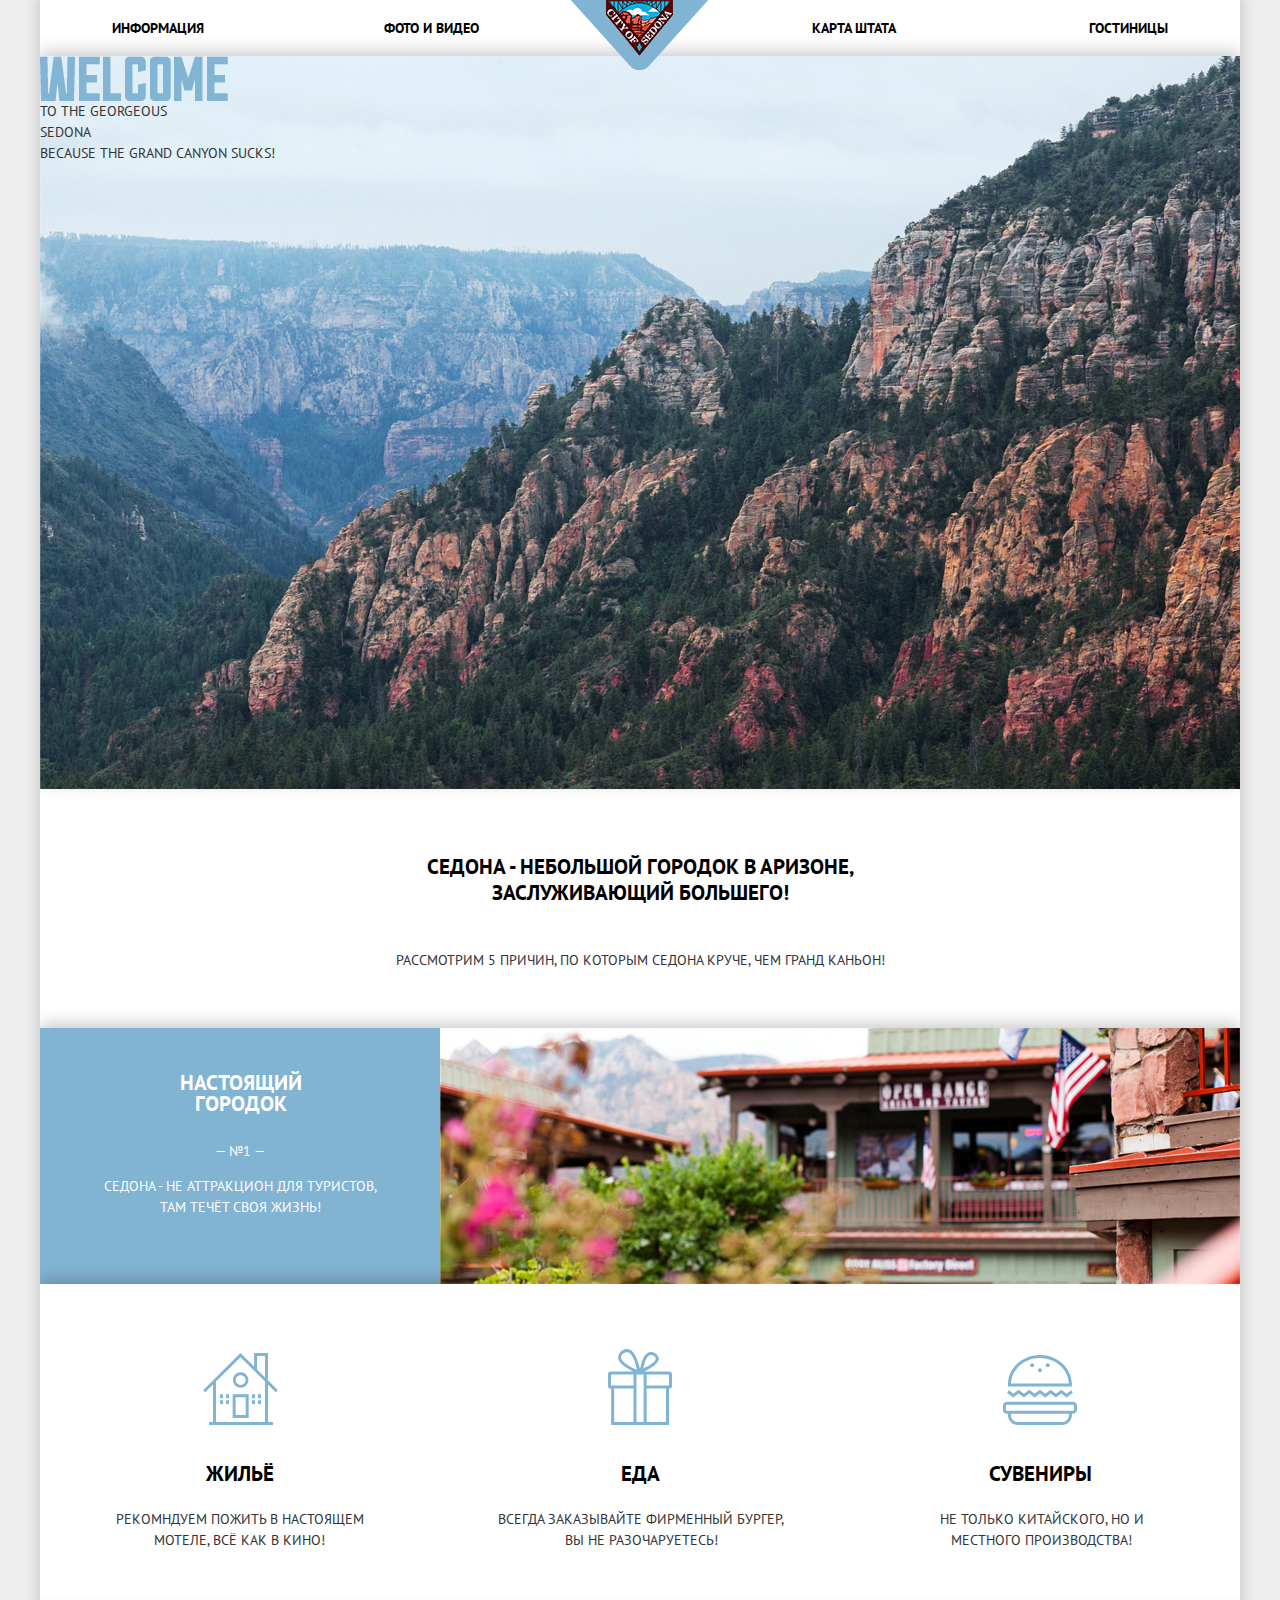
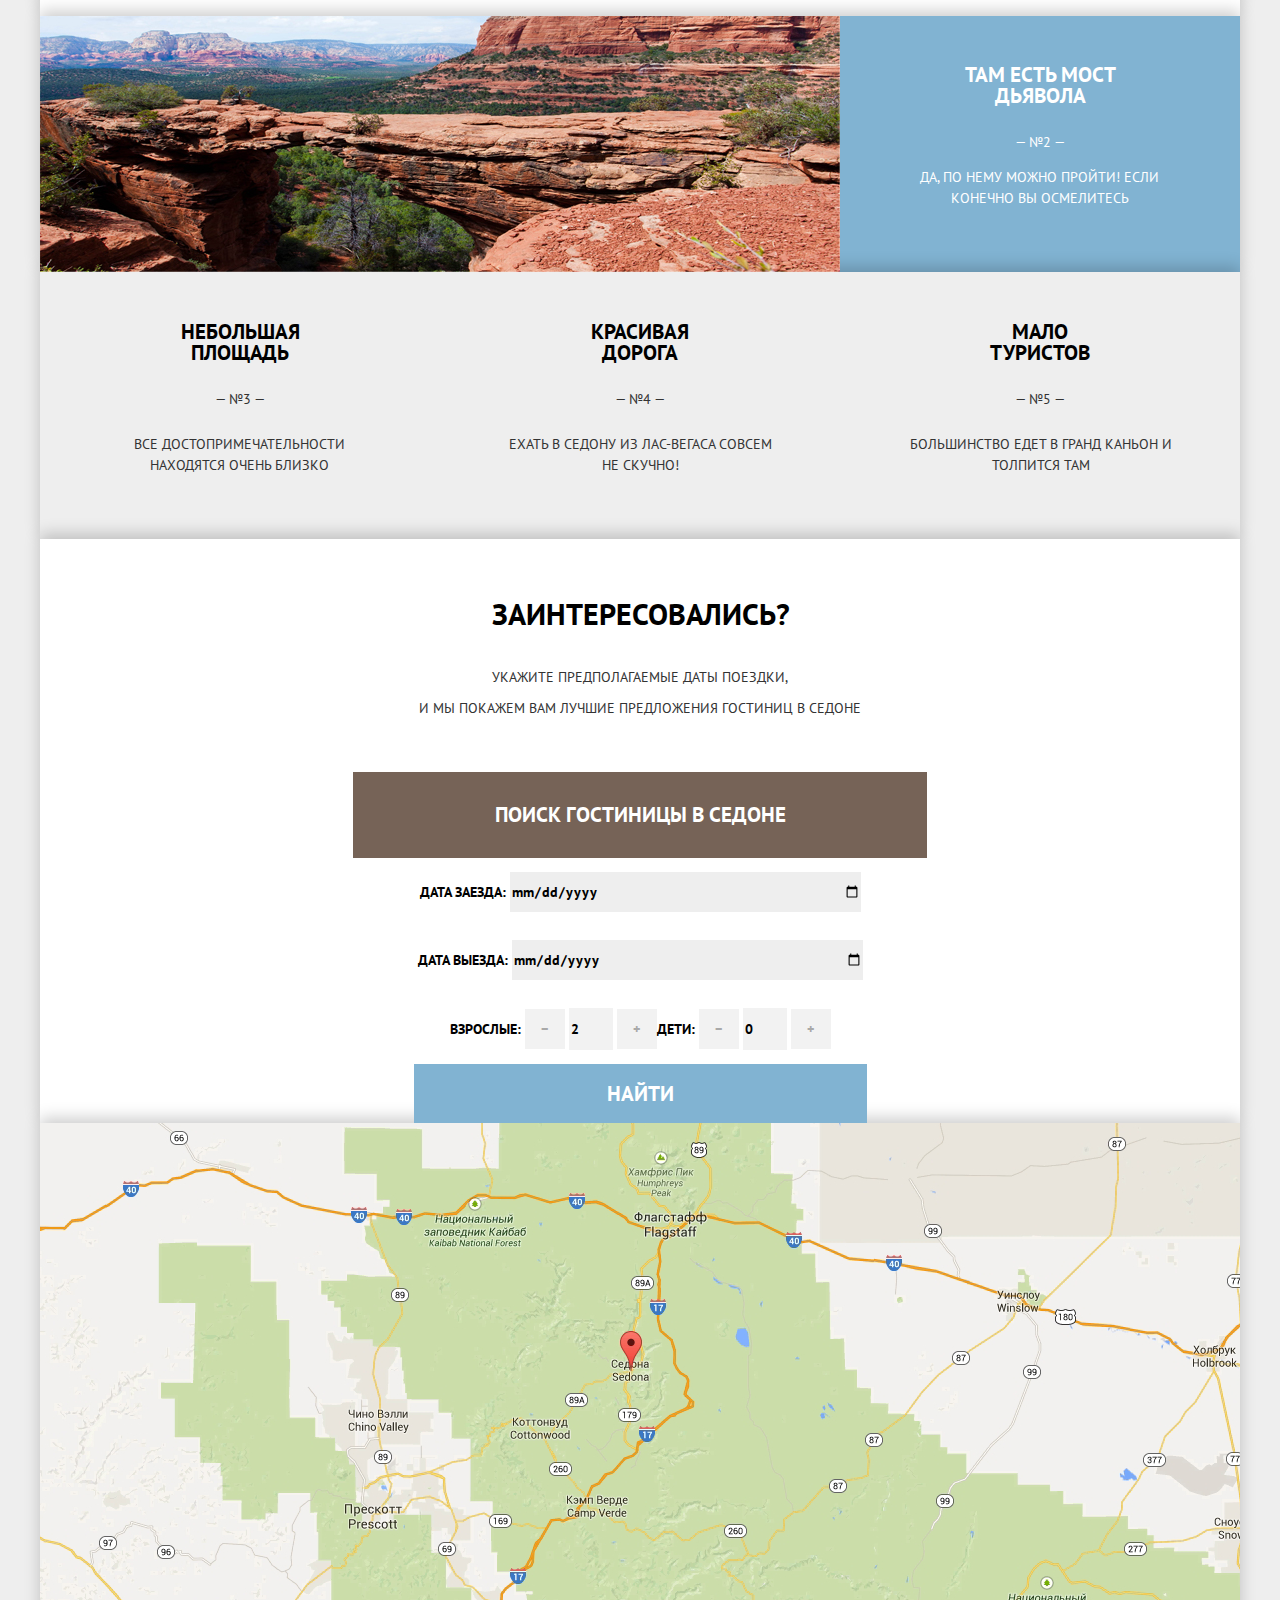
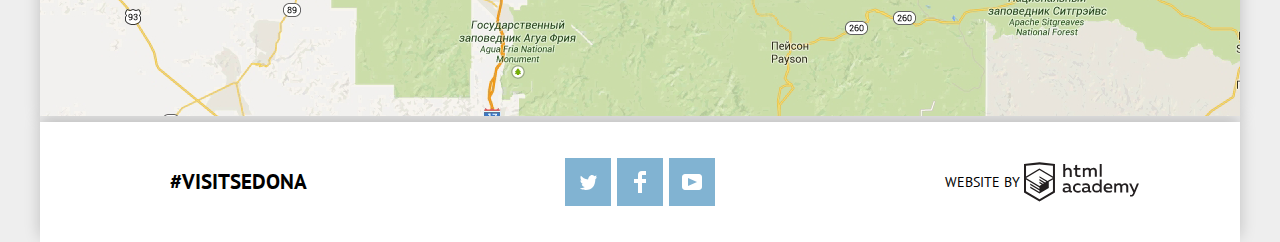
==== index.html @ 878a7d45 "Декор 5" ====
<!DOCTYPE html>
<html lang="ru">
	<head>
		<title>HTML Academy: Седона</title>
		<meta charset="utf-8">
		<link href="https://fonts.googleapis.com/css?family=PT+Sans:400,700&amp;subset=cyrillic" rel="stylesheet">
		<link rel="stylesheet" type="text/css" href="css/style.css">
	</head>
	<body>
		<header class="header_elements">
			<a href="index.html" class="sedona_logo">На главную</a>
			<nav class="main_menu container">
				<ul class="main_navigation">
					<li class="menu_element"><a href="#">Информация</a></li>
					<li class="menu_element"><a href="#">Фото и видео</a></li>
					<li class="menu_element right_element"><a href="#">Карта штата</a></li>
					<li class="menu_element right_element"><a href="inner.html">Гостиницы</a></li>
				</ul>
			</nav>
			<div class="main_poster container">
				<div class="welcome"></div>
				<div>to the georgeous</div>
				<div>SEDONA</div>
				<div class="sedona_slogan">Because the grand canyon sucks!</div>
			</div>
		</header>
		<main>
			<div class="sedona_definition container">
				<h2 class="definition">Седона - небольшой городок в Аризоне, заслуживающий большего!</h2>
				<p class="reasons">Рассмотрим 5 причин, по которым Седона круче, чем Гранд Каньон!</p>
			</div>
			<section class="sedona_about  container">
				<div class="about_content_wrapper">
					<h2 class="img_header">Настоящий городок</h2>
					<span class="about_content_number">&mdash; №1 &mdash;</span>
					<p class="img_text">Седона - не аттракцион для туристов, там течёт своя жизнь!</p>
				</div>
				<img src="img/index_main_1.jpg" width="800" height="256" alt="Фото города Седона">
			</section>
			<section class="benefits_size container">
				<ul class="benefits_list">
					<li class="about_element">
						<svg xmlns="http://www.w3.org/2000/svg" width="75" height="72" viewBox="0 0 75 72"><g fill="#81B3D2"><path d="M29.656 65.033h16V41.21h-16v23.823zm2.937-20.899h10.125V62.11H32.593V44.134z"/><path d="M72.771 39.253l2.076-2.068-9.908-9.865V0H51.127v13.567L37.5 0 .152 37.185l2.077 2.068 7.832-7.795v37.618H6.124V72h63.875v-2.924H64.94V31.458l7.831 7.795zM62.002 69.076H12.999V28.534L37.5 4.149l24.502 24.385v40.542zm0-44.682l-7.938-7.902V2.924h7.938v21.47z"/><path d="M29.906 27.08c0 4.261 3.47 7.713 7.75 7.713 4.279 0 7.75-3.452 7.75-7.713 0-4.259-3.471-7.713-7.75-7.713-4.281 0-7.75 3.454-7.75 7.713zm7.75-4.945c2.744 0 4.969 2.214 4.969 4.945 0 2.732-2.225 4.948-4.969 4.948-2.746 0-4.97-2.216-4.97-4.948 0-2.731 2.225-4.945 4.97-4.945zM17.061 41.21h3v3.919h-3zM22.999 41.21h3v3.919h-3zM17.061 47.182h3v3.919h-3zM22.999 47.182h3v3.919h-3zM48.998 41.21h3v3.919h-3zM54.936 41.21h3v3.919h-3zM48.998 47.182h3v3.919h-3zM54.936 47.182h3v3.919h-3z"/></g></svg>
						<h2 class="house_icon_header">Жильё</h2>
						<p class="house_icon_about">Рекомндуем пожить в настоящем мотеле, всё как в кино!</p>
					</li>
					<li class="about_element">
						<svg xmlns="http://www.w3.org/2000/svg" width="64" height="76" viewBox="0 0 64 76"><path fill-rule="evenodd" clip-rule="evenodd" fill="#81B3D2" d="M61.097 22.501H36.312C50.125 15.602 51.229 11.25 50.72 8.816c-1.162-3.963-5.692-7.023-10.002-5.407-5.569 2.089-7.137 10.388-8.644 16.387-1.924-6.07-3.784-13.814-8.136-17.737C22.677.921 20.843-.205 18.175.031c-4.026.356-9.802 5.382-7.458 10.981 2.251 5.378 9.687 8.777 14.578 11.489H2.879A2.882 2.882 0 0 0 0 25.37v11.322a2.882 2.882 0 0 0 2.879 2.869h.274V76h57.841V39.561h.103a2.882 2.882 0 0 0 2.88-2.869V25.37a2.882 2.882 0 0 0-2.88-2.869zM42.413 5.944c2.103-.31 4.982 1.299 5.255 3.209.393 2.756-3.4 5.255-5.086 6.421-2.523 1.744-4.928 2.643-7.287 4.055.884-3.69 2.549-13.011 7.118-13.685zm-22.882 9.968c-2.225-1.485-6.544-4.431-6.44-7.771.112-3.595 5.743-6.57 8.814-3.886 3.856 3.371 5.713 11.105 7.119 16.557-3.249-1.539-6.328-2.788-9.493-4.9zm5.972 57.114H6.136V39.561h19.368v33.465zm0-36.502H3.046V25.538h22.457v10.986zm10.157 0v36.503h-7.174V25.538h7.174v10.986zm22.351 36.502H38.644V39.561h19.367v33.465zm2.92-36.502H38.644V25.538h22.287v10.986z"/></svg>
						<h2 class="food_icon_header">Еда</h2>
						<p class="food_icon_about">Всегда заказывайте фирменный бургер, вы не разочаруетесь!</p>
					</li>
					<li class="about_element">
						<svg xmlns="http://www.w3.org/2000/svg" width="74" height="70" viewBox="0 0 74 70"><g fill="#81B3D2"><path d="M69.854 46.71H4.051c-2.274 0-4.135 1.94-4.135 4.313v3.504c0 2.372 1.861 4.313 4.135 4.313h.93v1.053c0 5.536 4.341 10.065 9.648 10.065h44.646c5.306 0 9.648-4.529 9.648-10.065V58.84h.93c2.274 0 4.135-1.941 4.135-4.313v-3.504c0-2.373-1.86-4.313-4.134-4.313zm-3.848 13.184c0 3.871-3.019 7.021-6.73 7.021H14.629c-3.711 0-6.731-3.15-6.731-7.021v-1.053h58.107v1.053zm5.065-5.367c0 .688-.558 1.271-1.218 1.271H4.051c-.66 0-1.217-.582-1.217-1.271v-3.504c0-.688.558-1.271 1.217-1.271h65.802c.66 0 1.218.582 1.218 1.271v3.504zM15.634 38.406l5.323 4.059 5.326-4.059 5.328 4.059 5.328-4.059 5.328 4.059 5.329-4.059 5.327 4.059 5.33-4.06 5.336 4.059 6.194-4.712-1.72-2.459-4.474 3.403-5.336-4.057-5.33 4.056-5.327-4.057-5.329 4.057-5.328-4.057-5.328 4.057-5.328-4.057-5.325 4.057-5.323-4.057-5.327 4.057-4.467-3.401-1.721 2.457 6.188 4.714zM7.978 31.544H68.855c.041-.619.069-1.241.069-1.87 0-.394-.016-.783-.032-1.173C68.227 12.657 54.186 0 36.952 0 19.719 0 5.677 12.657 5.013 28.501c-.017.39-.032.78-.032 1.173 0 .629.028 1.251.07 1.87h2.927zM36.952 3.043c15.591 0 28.35 11.316 29.021 25.458H7.931c.673-14.142 13.43-25.458 29.021-25.458z"/><ellipse cx="36.952" cy="15.26" rx="1.945" ry="2.03"/><ellipse cx="29.172" cy="10.23" rx="1.946" ry="2.03"/><ellipse cx="44.732" cy="10.23" rx="1.946" ry="2.03"/></g></svg>
						<h2 class="souvenir_icon_header">Сувениры</h2>
						<p class="souvenir_icon_about">Не только китайского, но и местного производства!</p>
					</li>
				</ul>
			</section>
			<section class="sedona_about container">
				<img src="img/index_main_2.jpg" width="800" height="256" alt="Вид на каньон Седоны">
				<div class="about_content_wrapper">
				    <h2 class="devil_bridge_header">Там есть мост Дьявола</h2>
				    <span class="about_content_number">&mdash; №2 &mdash;</span>
				    <p class="devil_bridge_text">Да, по нему можно пройти! Если конечно вы осмелитесь</p>
			    </div>
			</section>
			<section class="benefits2_size container">
				<ul class="benefits2_list spec_back">
					<li class="about_element">
						<h2 class="small_square_header">Небольшая площадь</h2>
						<span class="small_square_number">&mdash; №3 &mdash;</span>
						<p class="small_square_about">Все достопримечательности находятся очень близко</p>
					</li>
					<li class="about_element">
						<h2 class="good_road_header">Красивая дорога</h2>
						<span class="good_road_number">&mdash; №4 &mdash;</span>
						<p class="good_road_about">Ехать в Седону из Лас-Вегаса совсем не скучно!</p>
					</li>
					<li class="about_element">
						<h2 class="tourists_header">Мало туристов</h2>
						<span class="tourists_number">&mdash; №5 &mdash;</span>
						<p class="tourists_about">Большинство едет в Гранд Каньон и толпится там</p>
					</li>
				</ul>
			</section>
			<section class="reservation container">
				<h2 class="interest">Заинтересовались?</h2>
				<div class="reservation_text_wrapper">
					<p class="reservation_text1">Укажите предполагаемые даты поездки,</p>
					<p class="reservation_text2">и мы покажем вам лучшие предложения гостиниц в Седоне</p>
				</div>
				<button class="hotel_button" type="button">Поиск гостиницы в Седоне</button>
				<form action="#" method="post" class="reservation_buttons date_popup visualy_hidden popup_margin">
					<p>
						<label for="arr">Дата заезда: </label>
						<input type="date" name="arrival" id="arr" class="res_button">
					</p>
					<p>
						<label for="dep">Дата выезда: </label>
						<input type="date" name="departure" id="dep" class="res_button">
					</p>
					<div class="counters_wrapper">
					    <p>
							<label for="p_counter">Взрослые: </label>
							<button class="button_minus" type="button">&minus;</button>
							<input type="text" name="counter" value="2" id="p_counter" class="number_button">
							<button class="button_plus" type="button">&#43;</button>
						</p>
						<p>
							<label for="c_counter">Дети: </label>
							<button class="button_minus" type="button">&minus;</button>
							<input type="text" name="counter" value="0" id="c_counter" class="number_button">
							<button class="button_plus" type="button">&#43;</button>
						</p>
					</div>
					<button class="search_button" type="submit">Найти</button>
				</form>
			</section>
			<section class="map container">
				<img src="img/index_map.png" width="1200" height="593" alt="Местоположение Седоны на карте">
			</section>
		</main>
		<footer class="socials container">
			<p class="footer_hashtag footer_element"><a href="#">#VISITSEDONA</a></p>
			<ul class="social_network footer_element">
				<li><a href="#" class="social_button"><span class="visually_hidden">Twitter</span><svg xmlns="http://www.w3.org/2000/svg" xmlns:xlink="http://www.w3.org/1999/xlink" width="17" height="15" viewBox="0 0 17 15"><path fill="#FFF" d="M10.95.144c1.685-.496 2.984.27 3.577 1.179.673-.231 1.331-.481 2.011-.708a2.345 2.345 0 0 1-.857 1.768c.685.17 1.304-.491 1.304-.491-.169 1-1.006 1.788-1.563 2.024-.231 6.75-3.175 11.217-10.077 11.082h-.446c-.41 0-4.164-.46-4.898-1.887 2.271.196 3.893-.422 4.693-1.177-.96-.3-2.679-.477-2.979-2.95.349.106.564.228 1.19.119C1.705 8.247.374 7.53.448 5.33c.285.328 1.067.536 1.34.472C1.085 5.561-.182 2.442.894.85c1.818 1.854 3.735 3.606 7.152 3.773C8.254 2.33 9.183.793 10.95.144z"/></svg></a></li>
				<li><a href="#" class="social_button"><span class="visually_hidden">Facebook</span><svg xmlns="http://www.w3.org/2000/svg" width="12" height="22" viewBox="0 0 12 22"><path fill="#FFF" d="M12 4V0H8a4 4 0 0 0-4 4v4H0v4h4v10h4V12h4V8H8V4h4z"/></svg></a></li>
				<li><a href="#" class="social_button"><span class="visually_hidden">YouTube</span><svg xmlns="http://www.w3.org/2000/svg" xmlns:xlink="http://www.w3.org/1999/xlink" width="20" height="16" viewBox="0 0 20 16"><path fill="#FFF" d="M17 0H3C1.35 0 0 1.35 0 3v10c0 1.65 1.35 3 3 3h14c1.65 0 3-1.35 3-3V3c0-1.65-1.35-3-3-3zM6.027 11.998V4.002L15.014 8l-8.987 3.998z"/></svg></a></li>
			</ul>
			<p class="footer_text footer_element"><a href="https://htmlacademy.ru/intensive/htmlcss" class="academy_symb">WEBSITE BY <svg id="Layer_1" data-name="Layer 1" xmlns="http://www.w3.org/2000/svg" width="115" height="48" viewBox="0 0 108.08 36.85"><title>logo-htmlacademy-small1</title><path d="M44.61,26.88a2,2,0,0,0,.55-0.1v1.33a3.25,3.25,0,0,1-1.18.21,1.67,1.67,0,0,1-1.67-1,4.84,4.84,0,0,1-3.14,1.08c-1.51,0-2.91-.83-2.91-2.55,0-2.13,2-2.79,3.71-2.79a11.08,11.08,0,0,1,2.17.25v-0.3c0-1-.76-1.77-2.19-1.77a7.42,7.42,0,0,0-3,.64v-1.7a10.21,10.21,0,0,1,3.19-.55c2.36,0,3.81,1.12,3.81,3.65v3a0.54,0.54,0,0,0,.49.59h0.17Zm-6.44-1.13A1.35,1.35,0,0,0,39.63,27h0.11a3.39,3.39,0,0,0,2.41-1V24.58a9.72,9.72,0,0,0-1.81-.21c-1,0-2.16.33-2.16,1.38h0Zm12.36-6.11a5,5,0,0,1,2.57.64V22a4.08,4.08,0,0,0-2.3-.7,2.75,2.75,0,1,0,0,5.49,5,5,0,0,0,2.43-.64v1.71a6.27,6.27,0,0,1-2.76.57A4.21,4.21,0,0,1,46,24.51q0-.21,0-0.41a4.32,4.32,0,0,1,4.18-4.46h0.38Zm12.17,7.24a2,2,0,0,0,.55-0.1v1.33a3.25,3.25,0,0,1-1.18.21,1.67,1.67,0,0,1-1.67-1,4.84,4.84,0,0,1-3.14,1.08c-1.51,0-2.91-.83-2.91-2.55,0-2.13,2-2.79,3.71-2.79a11.08,11.08,0,0,1,2.17.25v-0.3c0-1-.76-1.77-2.19-1.77a7.42,7.42,0,0,0-3,.64v-1.7a10.21,10.21,0,0,1,3.19-.55c2.36,0,3.81,1.12,3.81,3.65v3a0.54,0.54,0,0,0,.49.59h0.17Zm-6.44-1.13A1.35,1.35,0,0,0,57.73,27h0.11a3.39,3.39,0,0,0,2.41-1V24.58a9.72,9.72,0,0,0-1.81-.21c-1.06,0-2.16.33-2.16,1.38h0ZM73,16V28.2H71.35V26.88a3.88,3.88,0,0,1-3.19,1.54,4.4,4.4,0,0,1,0-8.78,3.81,3.81,0,0,1,3,1.3V16H73Zm-4.53,5.22a2.76,2.76,0,1,0,0,5.52A2.86,2.86,0,0,0,71.15,25V23A2.91,2.91,0,0,0,68.49,21.27ZM79,19.64c3.31,0,4.46,2.68,3.92,5.09H76.7c0.21,1.5,1.67,2.11,3.19,2.11a6.11,6.11,0,0,0,2.64-.59v1.6a7.14,7.14,0,0,1-3,.57C77,28.42,74.78,27,74.78,24a4.18,4.18,0,0,1,4-4.39H79Zm0.09,1.54a2.28,2.28,0,0,0-2.44,2.1v0.06H81.3A2,2,0,0,0,79.13,21.18Zm5.73,7V19.87h1.65v1a3.81,3.81,0,0,1,2.78-1.27A2.86,2.86,0,0,1,91.89,21a4.12,4.12,0,0,1,2.91-1.33A3.06,3.06,0,0,1,98,23V28.2h-1.9V23.05a1.59,1.59,0,0,0-1.42-1.75H94.42a2.8,2.8,0,0,0-2.07,1.12V28.2h-1.9V23.05A1.59,1.59,0,0,0,89,21.31H88.8a3,3,0,0,0-2.21,1.29v5.63H84.86Zm21.31-8.33h1.9l-3.91,9.46c-0.9,2.17-2.09,2.86-3.35,2.86a4.76,4.76,0,0,1-1.1-.14V30.46a2.86,2.86,0,0,0,.85.12c0.9,0,1.58-.64,2.07-1.9l0.17-.42-4-8.4h2l2.86,6.29ZM38.73,1.46V6.22a3.81,3.81,0,0,1,2.7-1.14,3.25,3.25,0,0,1,3.44,3.4v5.15H43V8.72a1.81,1.81,0,0,0-1.61-2h-0.3a2.93,2.93,0,0,0-2.32,1.39v5.52h-1.9V1.46h1.9ZM49.94,2.31v3h3V6.91h-3v3.81c0,1.1.5,1.46,1.58,1.46a4.49,4.49,0,0,0,1.69-.33v1.6A6.8,6.8,0,0,1,51,13.8a2.55,2.55,0,0,1-2.86-2.74V6.89H46.58V5.26h1.5V2.74Zm5.4,11.31V5.28H57v1A3.81,3.81,0,0,1,59.77,5a2.86,2.86,0,0,1,2.6,1.33A4.12,4.12,0,0,1,65.28,5,3.06,3.06,0,0,1,68.44,8.4v5.21h-1.9V8.46a1.59,1.59,0,0,0-1.42-1.75H64.89a2.8,2.8,0,0,0-2.07,1.12v5.78h-1.9V8.46A1.59,1.59,0,0,0,59.5,6.71H59.27A3,3,0,0,0,57.06,8v5.63H55.34ZM71.17,1.45H73V13.6H71.17V1.45ZM14.71,0H14.55L0,1.54V28.21l14.55,8.66,14.55-8.66V1.54Zm12.5,27.1L14.55,34.64,1.9,27.12V16.18l12.59,7.5V25L5.86,19.9v1.31l8.68,5.21v1.39L5.87,22.65V24l8.68,5.21,8.75-5.24V18.31L27.2,16V27.12Zm0-12.53-3.48,2-1.6,1L14.51,13v1.31L21,18.23H21l-0.14.09-1,.54-5.37-3.2V17l4.24,2.52-1,.67-3.2-1.9v1.31l2.1,1.24L14.5,22.1,2,14.65,14.51,7.11Zm0-1.32L14.49,5.76,1.91,13.25v-10L14.56,1.92,27.21,3.25v10h0Z" transform="translate(0 -0.02)" fill="#231f20"/></svg></a></p>
		</footer>
	</body>
</html>
---- css/style.css ----
body {
	margin: 0 auto;
	padding: 0;


	font-family: "PT Sans", Arial, sans-serif;
	font-size: 14px;
	line-height: 21px;
	font-weight: 500;
	color: #333333;
	background-color: #eeeeee;
	text-transform: uppercase;
}


a {
	text-decoration: none;
}

.visually_hidden {
	position: absolute;
    width: 1px;
    height: 1px;
    margin: -1px;
    border: 0;
    padding: 0;
    clip: rect(0 0 0 0);
    overflow: hidden;
}

.header_elements {
	min-width: 1200px;
	position: relative;
}

.sedona_logo {
	position: absolute;
	z-index: 1;
	left: 50%;
	width: 138px;
	height: 70px;
	margin-left: -69px;
	font-size: 0;
	line-height: 0;
	color: transparent;
	background-image: url(../img/logo.png);
}

/* index.html   */

.main_menu {
	line-height: 26px;
	color: #000000;
	font-weight: bold;
	background-color: #ffffff;
}

.main_menu,
.main_navigation {
	list-style: none;
}

.main_menu a {
	color: #000000;
}

.main_menu a:hover {
	color: #81b3d2;
}

.main_menu a:active {
	color: #d2d2d2;
}

.right_element {
	text-align: right;
}

.sedona_definition {
	text-align: center;
	background-color: #ffffff;
	width: 1200px;
}

.definition {
	font-size: 21px;
	line-height: 26px;
	font-weight: bold;
	color: #000000;
	padding-top: 65px;
	padding-left: 379px;
	padding-right: 379px;
	margin-top: 0;
	margin-bottom: 41px;
}

.reasons {
	line-height: 26px;
	padding-bottom: 55px;
	margin: 0;
}

.sedona_about {
	color: #ffffff;
	background-color: #81b3d2;
}

.benefits_list {
	list-style: none;
	background-color: #ffffff;
	padding-bottom: 65px;
	padding-top: 65px;
	margin: 0px;
	padding-left: 0px;

	display: flex;
	align-items: baseline;
}

.benefits2_list {
	list-style: none;
	display: flex;
	align-items: baseline;
	margin: 0;
	padding-left: 0;
}

.spec_back {
	background-color: #eeeeee;
}

.house_icon_header,
.food_icon_header,
.souvenir_icon_header,
.small_square_header,
.good_road_header,
.tourists_header {
	font-size: 21px;
	font-weight: bold;
	color: #000000;
}

.house_icon_header,
.food_icon_header,
.souvenir_icon_header{
    margin: 0;
    margin-top: 32px;
    margin-bottom: 25px;
}

.house_icon_about {
	text-align: center;
	margin-top: 0;
	margin-bottom: 0;
	padding-left: 73px;
	padding-right: 74px;
}

.food_icon_about {
	text-align: center;
	padding-left: 52px;
	padding-right: 50px;
	margin-top: 0px;
	margin-bottom: 0px;
}

.souvenir_icon_about {
	margin-top: 0;
	margin-bottom: 0;
	padding-left: 64px;
	padding-right: 61px;
	text-align: center;
}

.small_square_number,
.good_road_number,
.tourists_number {
	padding-left: 171px;
	padding-right: 171px;
}

.small_square_header,
.good_road_header,
.tourists_header {
	margin: 0;
	padding-top: 49px;
	padding-bottom: 26px;
}

.small_square_header {
	padding-left: 140px;
	padding-right: 140px;
}

.good_road_header {
	padding-left: 148px;
	padding-right: 148px;
}

.tourists_header {
	padding-left: 149px;
	padding-right: 149px;
}

.small_square_about,
.good_road_about,
.tourists_about {
	text-align: center;
	margin: 0;
}

.small_square_about {
	padding-left: 93px;
	padding-right: 95px;
	padding-top: 24px;
	padding-bottom: 63px;
}

.good_road_about {
	padding-left: 66px;
	padding-right: 66px;
	padding-top: 24px;
	padding-bottom: 63px;
}

.tourists_about {
	padding-left: 69px;
	padding-right: 67px;
	padding-top: 24px;
	padding-bottom: 63px;
}

.reservation {
	text-align: center;
	background-color: #ffffff;
}

.interest {
	font-size: 30px;
	line-height: 36px;
	font-weight: bold;
	color: #000000;
	margin-top: 0;
	margin-bottom: 35px;
	padding-top: 57px;
	padding-left: 451px;
	padding-right: 449px;
}

.reservation_text_wrapper {
	width: 444px;
	margin-left: auto;
	margin-right: auto;
	margin-bottom: 53px;
}

.reservation_text1,
.reservation_text2 {
	margin: 0;
}

.reservation_text1 {
	margin-bottom: 10px;
}

.hotel_button {
	font: inherit;
	text-transform: uppercase;
	font-size: 21px;
	line-height: 26px;
	font-weight: bold;
	color: #ffffff;
	border-width: 0px;
	background-color: #766357;
	box-sizing: border-box;
	width: 574px;
	height: 86px;
}

.hotel_button:hover {
	background-color: #604e43;
}

.hotel_button:active {
	color: #928a85;
	background-color: #503e33;
}

.reservation_buttons {
	font: inherit;
	text-transform: uppercase;
	line-height: 26px;
	font-weight: bold;
	color: #000000;
}

.search {}

.res_button {
	font: inherit;
	font-weight: bold;
	line-height: 26px;
	background-color: #eeeeee;
	width: 350px;
	height: 40px;
	border-width: 0px;
}

.res_button:hover {
	background-color: #ebebeb;
}

.res_button:focus {
	background-color: #ffffff;
	border: 2px solid #e5e5e5 ;
}

.button_minus,
.number_button,
.button_plus {
	font: inherit;
	line-height: 26px;
	font-weight: bold;
	border-width: 0px;
	width: 40px;
	height: 40px;
	background-color: #f2f2f2;
}

.button_minus,
.button_plus {
	color: #a9a9a9;
	text-transform: uppercase;
	padding-left: 0px;
	padding-right: 0px;
}

.button_minus:hover,
.button_plus:hover {
	color: #000000;
}

.button_minus:active,
.button_plus:active {
	color: #81b3d2;
}

.search_button {
	font: inherit;
	text-transform: uppercase;
	font-size: 21px;
	line-height: 26px;
	font-weight: bold;
	border-width: 0px;
	color: #ffffff;
	background-color: #81b3d2;
	box-sizing: border-box;
	width: 453px;
	height: 59px;
}

.search_button:hover {
	background-color: #669ec0; 
}

.search_button:active {
	color: #94b9d2;
	background-color: #5496bd;
}

.socials {
	background-color: #ffffff;
}

.footer_text a,
.footer_hashtag a,
.social_network a {
	color: #000000;
	font: inherit;
	text-transform: uppercase;
	font-weight: bold;
	line-height: 26px;

}

.footer_hashtag a {
	font-size: 21px;
	font-weight: bold;
}

.social_network {
	list-style: none;
	padding: 0px;
}

.footer_element {
	width: 33%;
}

.footer_text a {
	font-weight: 400;
}

/* inner.html */

.hotel_options {
	background-image: url(../img/filter_background.png);
	background-repeat: no-repeat;
	display: flex;
}

.infrastructure_options,
.housetype_options {
	border: 0px;
	width: 300px;
	padding: 0px;
	margin: 0px;
}

.infrastructure_header,
.housetype_header {
	color: #ffffff;
	font-size: 16px;
	font-weight: bold;
	padding-top: 29px;
}

.infrastructure_header{
	padding-left: 73px;
	padding-right: 99px;
	margin-bottom: 22px;
}


.housetype_header {
	margin-bottom: 22px;
	margin-left: 17px;
}

.sorting_conditions {
	color: #ffffff;
}

.cost {
	color: #ffffff;
	font-size: 16px;
	font-weight: bold;
	margin-left: 214px;
	margin-top: 31px;
	margin-bottom: 15px;
}

.budget_table {
	margin-right: 72px;
	margin-left: auto;
	border: 2px solid #ffffff;
	margin-bottom: 52px;
}

.budget {
	color: #ffffff;
	font-weight: 400;
}

.table_left,
.table_right {
	padding-top: 10px;
	padding-bottom: 10px;
}

.table_left {
	padding-left: 63px;
	padding-right: 62px;
}

.table_right {
	padding-left: 51px;
	padding-right: 50px;
}

.button_show {
	font: inherit;
	text-transform: uppercase;
	color: #ffffff;
	border: 2px solid #ffffff;
	background-color: transparent;
	padding-top: 10px;
	padding-left: 35px;
	padding-right: 33px;
	padding-bottom: 10px;
	margin-bottom: 33px;
	margin-left: 300px;
}

.button_show:hover {
	color: #000000;
	background-color: #ffffff;
}

.search_result {
	font-weight: bold;
	font-size: 21px;
	line-height: 26px;
	min-width: 160px;
}

.sorting {
	font-size: 12px;
	line-height: 18px;
	margin-right: 35px;
}

.sorting_options {
	list-style: none;
}

.sorting_options a {
	font-size: 12px;
	line-height: 18px;
	color: #cacaca;
	border-bottom: 1px dotted #cacaca;
}

.sorting_options a:hover {
	color: #81b3d2;
	border-bottom: 1px dotted #81b3d2;
}

.sorting_options a:focus {
	color: #000000;
	border-bottom: 1px dotted #000000;
}

.hotels {
	background-color: #fefefe;
	box-sizing: border-box;
}

.raiting_wrapper {
	margin-right: 72px;
	display: flex;
	flex-direction: column;
	justify-content: space-between;
	align-items: flex-end;
}

.hotel_info {
	box-sizing: border-box;
	width: 600px;
	padding-left: 72px;
}

.hotel_info a {
	color: #000000;
	font-weight: bold;
	text-transform: uppercase;
	font-size: 21px;
	line-height: 26px;
}

.hotel_info a:hover {
	color: #81b3d2;
}

.hotel_info a:active {
	color: #cacaca;
}

.button_more {
	font: inherit;
	text-transform: uppercase;
	color: #ffffff;
	background-color: #81b3d2;
	border-width: 0px;
	font-weight: bold;
	box-sizing: border-box;
	width: 110px;
	height: 27px;
}

.button_more:hover {
	background-color: #669ec0;
}

.button_more:active {
	color: #94b9d2;
	background-color: #5496bd;
}

.reservation_button {
	font: inherit;
	text-transform: uppercase;
	font-weight: bold;
	border-width: 0px;
	color: #ffffff;
	background-color: #766357;
	box-sizing: border-box;
	width: 142px;
	height: 27px;
}

.reservation_button:hover {
	color: #ffffff;
	background-color: #604e43;
}

.reservation_button:active {
	color: #928a85;
	background-color: #503e33;
}

.raiting {
	color: #666666;
	background-color: #f2f2f2;
}


/* Сеточные элементы главной страницы */

.menu_element {
	width: 240px;
}


.main_navigation {
	box-sizing: border-box;
	min-width: 1200px;
	padding-left: 72px;
	padding-right: 72px;
	margin-top: 0;
	margin-bottom: 0;
	padding-top: 15px;
	padding-bottom: 15px;


	display: flex;
	justify-content: space-between;
}

.hidden_element {
	width: 96px;
}

.sedona_about {
	box-sizing: border-box;

	display: flex;
}


.benefits_size {
	box-sizing: border-box;
	background-color: #ffffff;
}


.about_element {
	width: 400px;
	text-align: center;
}

.reservation {
	box-sizing: content-box;
}

.popup_margin {
	margin-right: 314px;
	margin-left: 314px;
}

.date_popup {
	display: flex;
	flex-flow: column wrap;
	align-items: center;
}

.socials {
	box-sizing: border-box;
	padding-top: 36px;
	padding-bottom: 36px;

	display: flex;
	justify-content: space-between;
}

.socials ul {
	display: flex;
	width: 150px;
	justify-content: space-between;
}


/*  Сеточные элементы внутренней страницы    */ 


.sedona_options_wrapper {
	box-sizing: border-box;
	width: 600px;
	display: flex;
}

.budget_wrapper {
	width: 600px;
}

/*  Сложная форма   */

.filter_range {
	width: 318px;

	margin-right: 72px;
	margin-left: auto;
	margin-top: 25px;

	color: #ffffff;
	text-transform: uppercase;
}

.filter_range_title {
	margin-bottom: 9px;

	font-weight: bold;
	font-size: 16px;
}

.price_controls {
	position: relative;
	height: 36px;
	margin-bottom: 20px;

	border: 2px solid #ffffff;
	border-radius: 2px;
}

.price_controls::after {
	content: "";
	position: absolute;
	top: 50%;
	left: 50%;

	width: 2px;
	height: 22px;

	background: #ffffff;
	transform: translate(-50%, -50%);
}

.price_controls label {
	display: inline-block;

	font-size: 14px;
	line-height: 38px;
	vertical-align: top;

	cursor: pointer;
}

.price_controls .min_price {
	width: 90px;
	padding-left: 65px;
}

.price_controls .max_price {
	width: 90px;
	padding-left: 53px;
}

.price_controls input {
	width: 50px;
	margin: 0;

	color: inherit;
	font: inherit;

	background: none;
	border: none;
}

.range_controls {
	position: relative;

	margin-bottom: 32px;
}

.range_controls .scale {
	height: 2px;

	background: rgba(255, 255, 255, 0.3);
}

.range_controls .bar {
	width: 80%;
	height: 2px;

	background: #ffffff;
}

.range_toggle {
	position: absolute;
	top: -9px;

	width: 4px;
	height: 4px;

	background: #ababab;
	border: 8px solid #ffffff;
	border-radius: 50%;
	box-shadow: 0 2px 1px 0 rgba(0, 1, 1, 0.2);
	cursor: pointer;
}

.range_toggle:hover {
	background: #1c4f80;
}

.range_toggle_min {
	left: 0;
}

.range_toggle_max {
	left: 80%;
}

.btn_transparent {
	display: block;
	margin: 0 auto;
	padding: 6px 35px;

	font: inherit;
	line-height: 20px;
	color: #ffffff;
	text-transform: uppercase;

	background: transparent;
	border: 2px solid #ffffff;
	border-radius: 2px;
	cursor: pointer;
}

.btn_transparent:hover {
	color: #000000;

	background: #ffffff;
}

/*  конец формы    */

.searching_wrapper {
	border-bottom: #e5e5e5 solid 1px;
	display: flex;
	justify-content: space-between;
	align-items: center;
}

.hotels_wrapper,
.u_d_button {
	padding-top: 19px;
	padding-bottom: 19px;
}

.hotels_wrapper {
	margin-left: 72px;
	display: flex;
	align-items: baseline;
}

.u_d_button {
	margin-right: 72px;
	display: inline-block;
}

.sorting_options {
	padding-left: 0px;
	width: 236px;
	display: flex;
	justify-content: space-between;
}

.display_img {
	padding-right: 30px;
	padding-top: 4px;
	float: left;
}

.hotel_info_wrapper {
	width: 260px;
	display: flex;
	flex-wrap: wrap;
}

.header_display {
	padding-bottom: 10px;
}


.text_marg_null {
	margin: 0;
}

.text_pos {
	width: 114px;
}

.price_pos {
	width: 142px;
}

.hotels_display {
	display: flex;
	flex-flow: row wrap;
}

.hotel_display_wrapper {
	margin-top: 10px;
	display: inline-block;
}

.total_hotel_wrapper {
	width: 1200px;
	padding-top: 27px;
	padding-bottom: 29px;
	border-bottom: #e5e5e5 solid 1px;
	display: flex;
	justify-content: space-between;
}

.raiting {
	box-sizing: border-box;
	padding-left: 16px;
	padding-right: 14px;
	padding-top: 5px;
	padding-bottom: 7px;
	margin: 0;
}

.footer_element {
	margin: 0;
	display: flex;
	justify-content: center;
	align-items: center;
}

/* test */

.container {
	margin: 0 auto;
	width: 1200px;
	box-shadow:0 -5px 15px 0 rgba(0,0,0,.2)
}

.main_poster {
	height: 733px;
	background-image: url(../img/index_background.jpg);
	background-repeat: no-repeat;
	background-size: cover;	
}


.img_header {
	padding-top: 44px;
	padding-left: 140px;
	padding-right: 138px;
	text-align: center;
	margin-bottom: 27px;
	margin-top: 0px;
}

.about_content_number {
	padding-left: 175px;
	padding-right: 172px;
	margin-bottom: 30px;
}

.img_text {
	padding-bottom: 65px;
	padding-left: 60px;
	padding-right: 59px;
	margin-bottom: 0px;
	text-align: center;
}

.devil_bridge_text {
	padding-left: 48px;
	padding-right: 49px;
	text-align: center;
	margin-bottom: 0px;
}

.devil_bridge_header {
	font-weight: bold;
	font-size: 21px;
	padding-top: 48px;
	padding-left: 125px;
	padding-right: 124px;
	text-align: center;
	margin-top: 0px;
	margin-bottom: 26px;
}

.map {
	width: 1200px;
}

.counters_wrapper {
	display: flex;
	justify-content: flex-end;

}

.right_element {
	text-align: right;
}

.social_button {
	width: 46px;
	height: 48px;

	background-color: #81b3d2;

	display: flex;
	justify-content: center;
	align-items: center; 
}

.social_button:hover {
	background-color: #669ec0;
}

.social_button:focus {
	background-color: #5496bd;
}

.social_button:focus path {
	fill: #88b6d1;
}

.academy_symb {
	width: 198px;
	display: flex;
	align-items: center;
	justify-content: space-around;
}

.academy_symb:hover path {
	fill: #81b3d2;
}

.academy_symb:focus path {
	fill: #bdbbbc;
}

.hotel_star,
.motel_star,
.app_star {
	height: 17px;
	background-image: url(../img/star.svg);
	background-repeat: repeat-x;
	background-repeat: space;
	margin: 0;
}

.hotel_star {
	width: 90px;
}

.motel_star {
	width: 65px;
}

.app_star {
	width: 41px;
}

.sorting_list {
	list-style: none;
	margin: 0;
	padding: 0;
	padding-bottom: 8px;
}

.filter_option1 {
    margin-bottom: 25px;
    padding-left: 112px;
}

.filter_option1 label {
    position: relative;

    display: block;

    cursor: pointer;
}

.infrastructure_checkbox + label::before {
	content: url(../img/checkbox-off.svg);
	position: absolute;

	width: 23px;
	height: 23px;

	top: -2px;
    left: -39px;
}

.infrastructure_checkbox:checked + label::after {
	content: url(../img/checkbox-on.svg);

	position: absolute;
	top: -2px;
	left: -39px;

	width: 27px;
	height: 23px;
}

.filter_option2 {
	margin-bottom: 25px;
	padding-left: 60px;
}

.filter_option2 label {
    position: relative;

    display: block;

    cursor: pointer;
}

.housetype_checkbox + label::before {
	content: url(../img/checkbox-off.svg);
	position: absolute;

	width: 23px;
	height: 23px;

	top: -2px;
	left: -42px;
}

.housetype_checkbox:checked + label::after {
	content: url(../img/checkbox-on.svg);

	position: absolute;
	top: -2px;
	left: -42px;

	width: 27px;
	height: 23px;
} 

.welcome {
	background-image: url(../img/Welcome.svg);
	background-repeat: no-repeat;
	width: 188px;
	height: 45px;
}
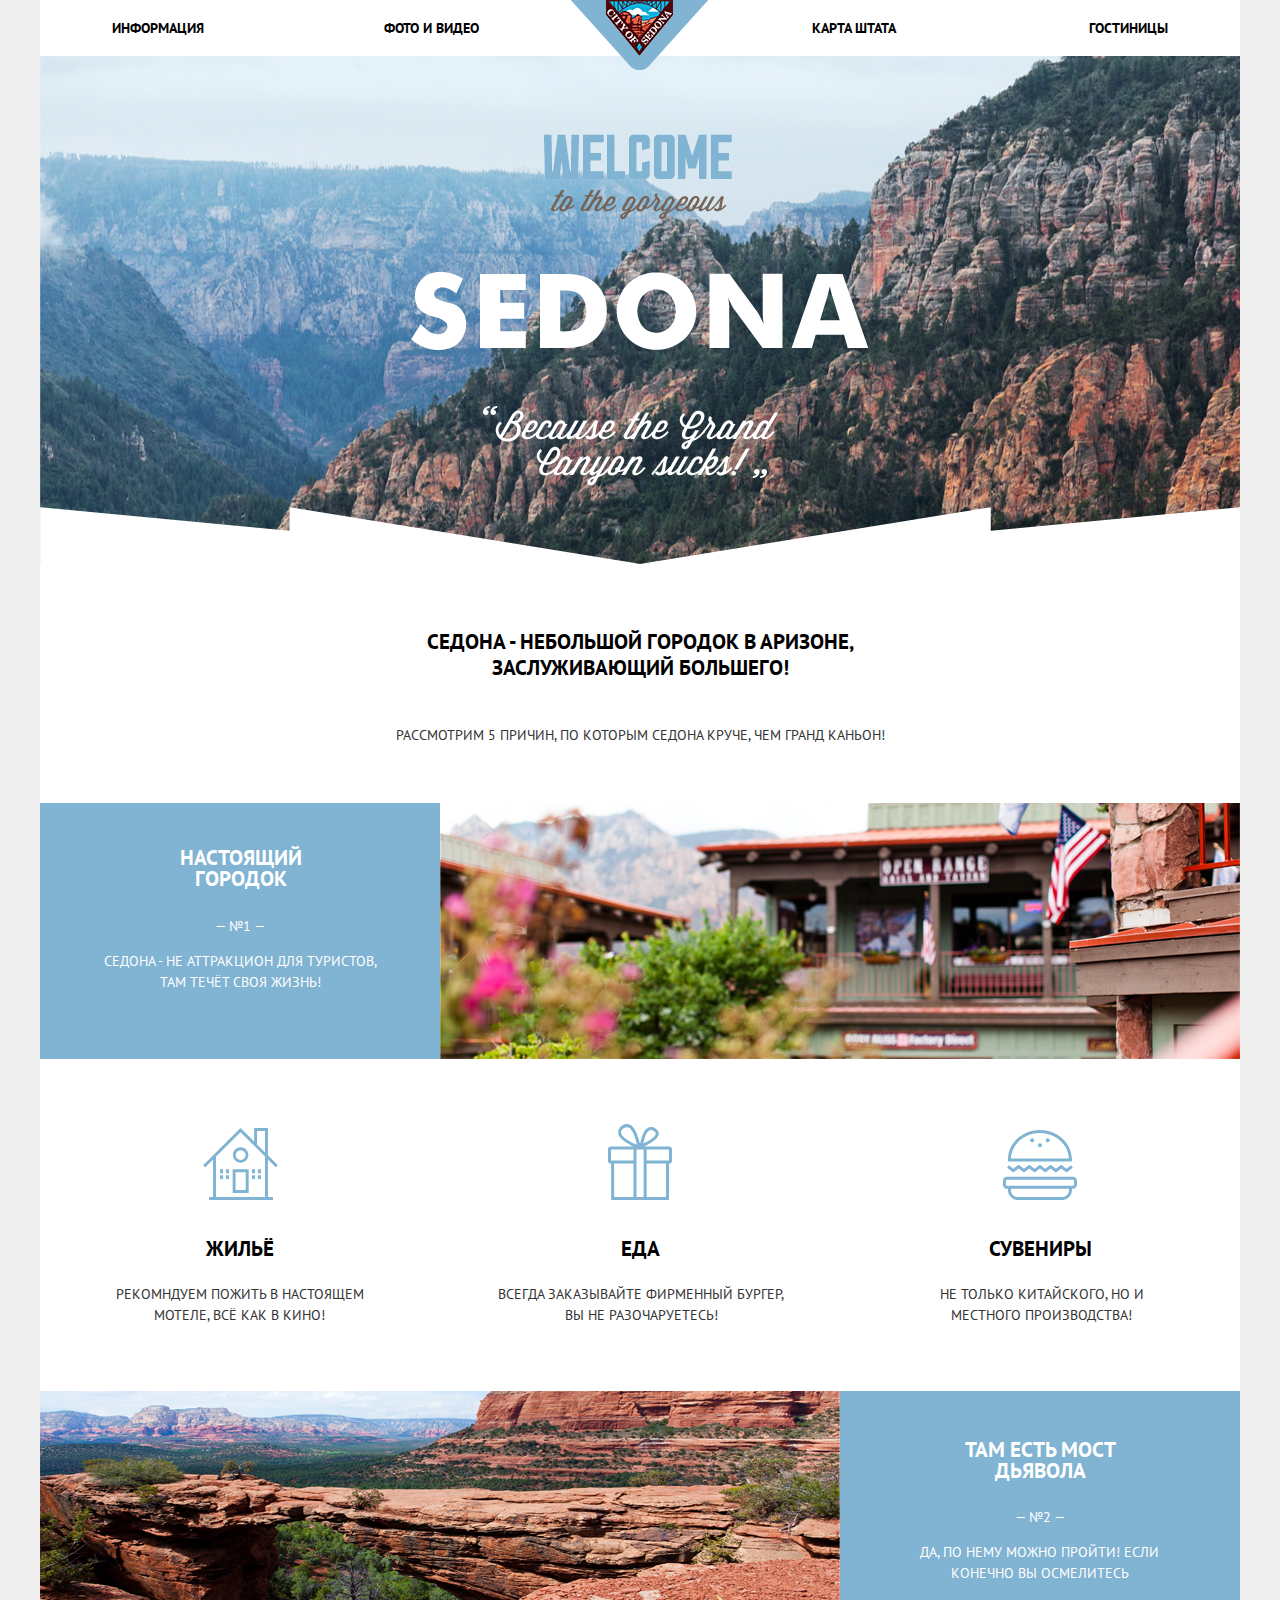
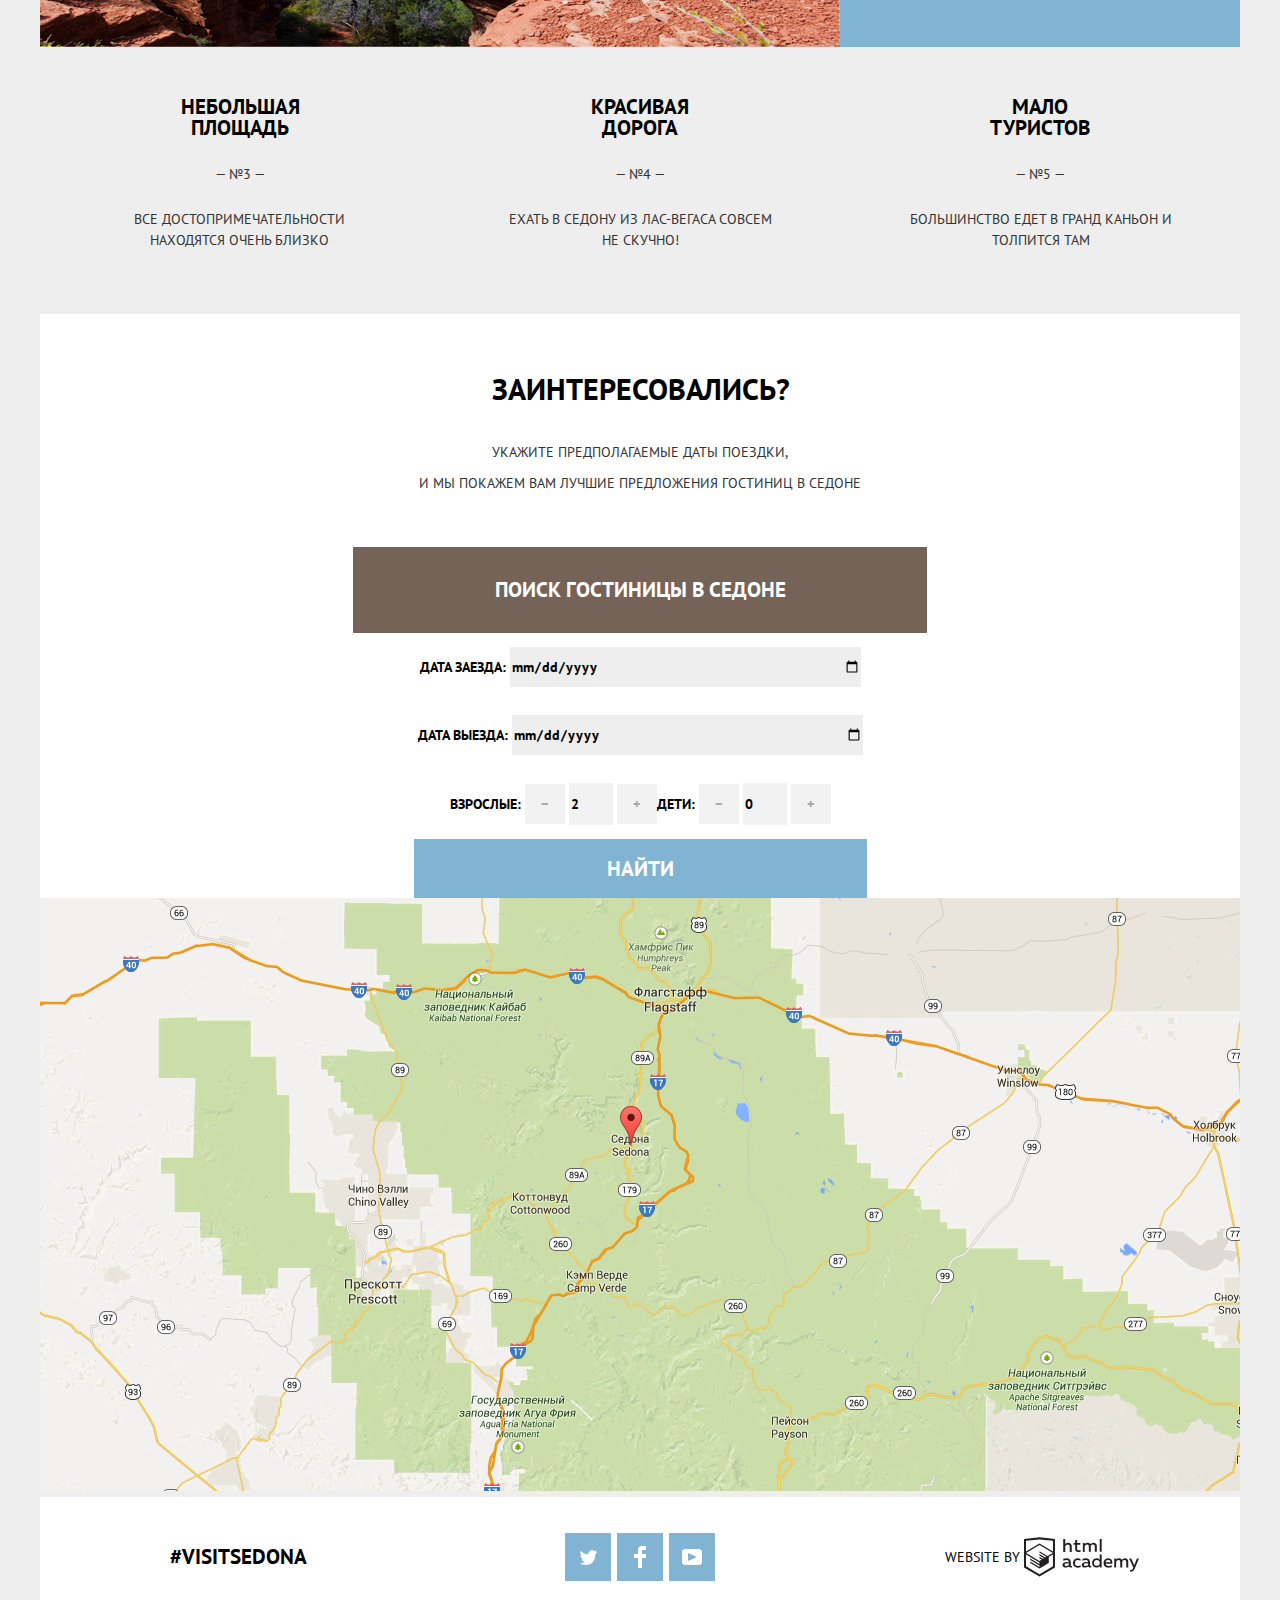
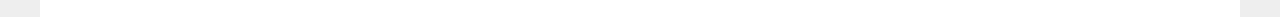
==== commit 316ae4f7: "Декор 0404" ====
--- a/index.html
+++ b/index.html
@@ -18,10 +18,7 @@
 				</ul>
 			</nav>
 			<div class="main_poster container">
-				<div class="welcome"></div>
-				<div>to the georgeous</div>
-				<div>SEDONA</div>
-				<div class="sedona_slogan">Because the grand canyon sucks!</div>
+				<img src="img/bg-poster-text.png" width="458" height="352" alt="Добро пожаловать в Седону!">
 			</div>
 		</header>
 		<main>
--- a/css/style.css
+++ b/css/style.css
@@ -869,6 +869,20 @@
 	display: inline-block;
 }
 
+.u_d_button path {
+	fill: #cacaca;
+}
+
+.up_dir:hover path,
+.down_dir:hover path {
+	fill: #231f20;
+}
+
+.up_dir:focus path,
+.down_dir:focus path {
+	fill: #81b3d2;
+}
+
 .sorting_options {
 	padding-left: 0px;
 	width: 236px;
@@ -945,14 +959,29 @@
 .container {
 	margin: 0 auto;
 	width: 1200px;
-	box-shadow:0 -5px 15px 0 rgba(0,0,0,.2)
 }
 
 .main_poster {
-	height: 733px;
-	background-image: url(../img/index_background.jpg);
-	background-repeat: no-repeat;
+	box-sizing: border-box;
+	position: relative;
+	height: 508px;
+	padding-top: 78px;
+	padding-left: 371px;
+	background: url(../img/index_background.jpg) no-repeat 50% 30%;
 	background-size: cover;	
+}
+
+.main_poster::after {
+	content: "";
+	position: absolute;
+	width: 1200px;
+	height: 57px;
+	z-index: 2;
+	bottom: 0;
+	left: 0;
+	right: 0;
+	background: url(../img/Shape.png) no-repeat 0 50%;
+	background-size: 100% 57px;
 }
 
 
@@ -1060,7 +1089,7 @@
 }
 
 .hotel_star {
-	width: 90px;
+	width: 85px;
 }
 
 .motel_star {
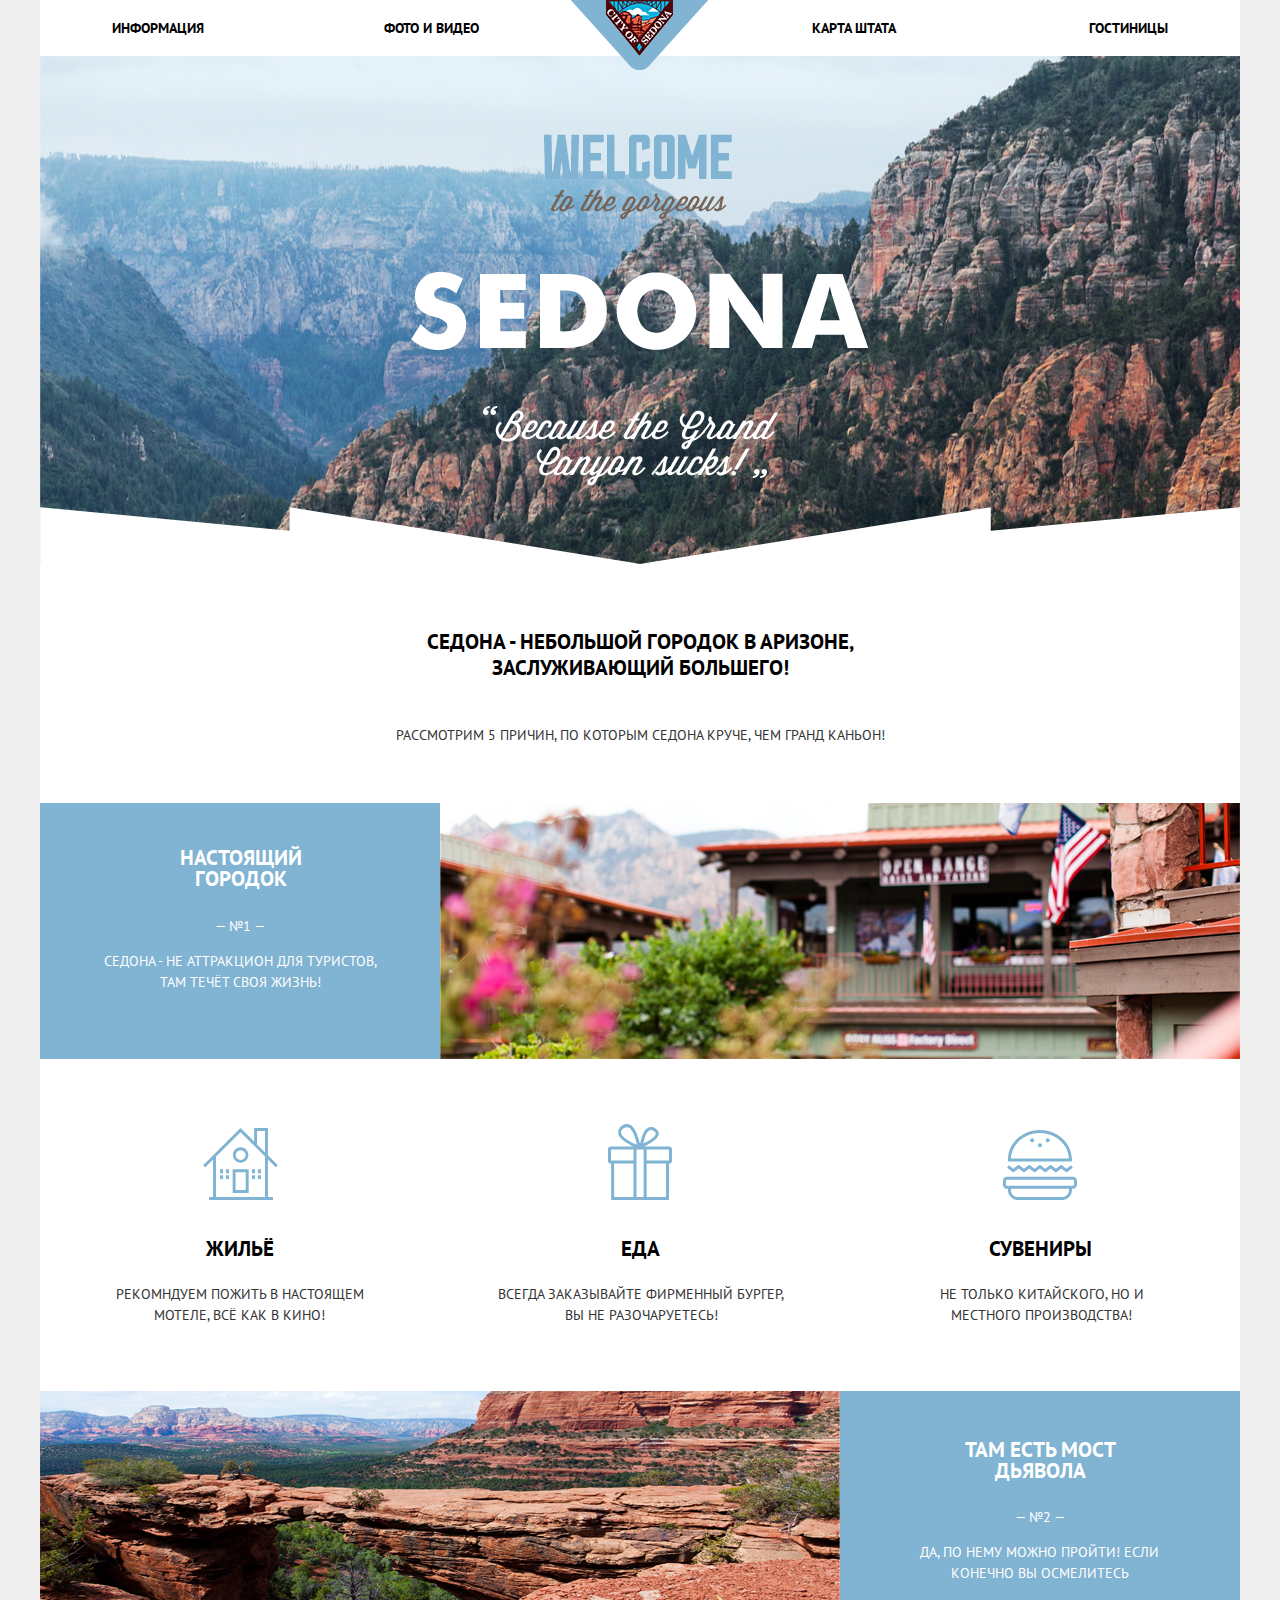
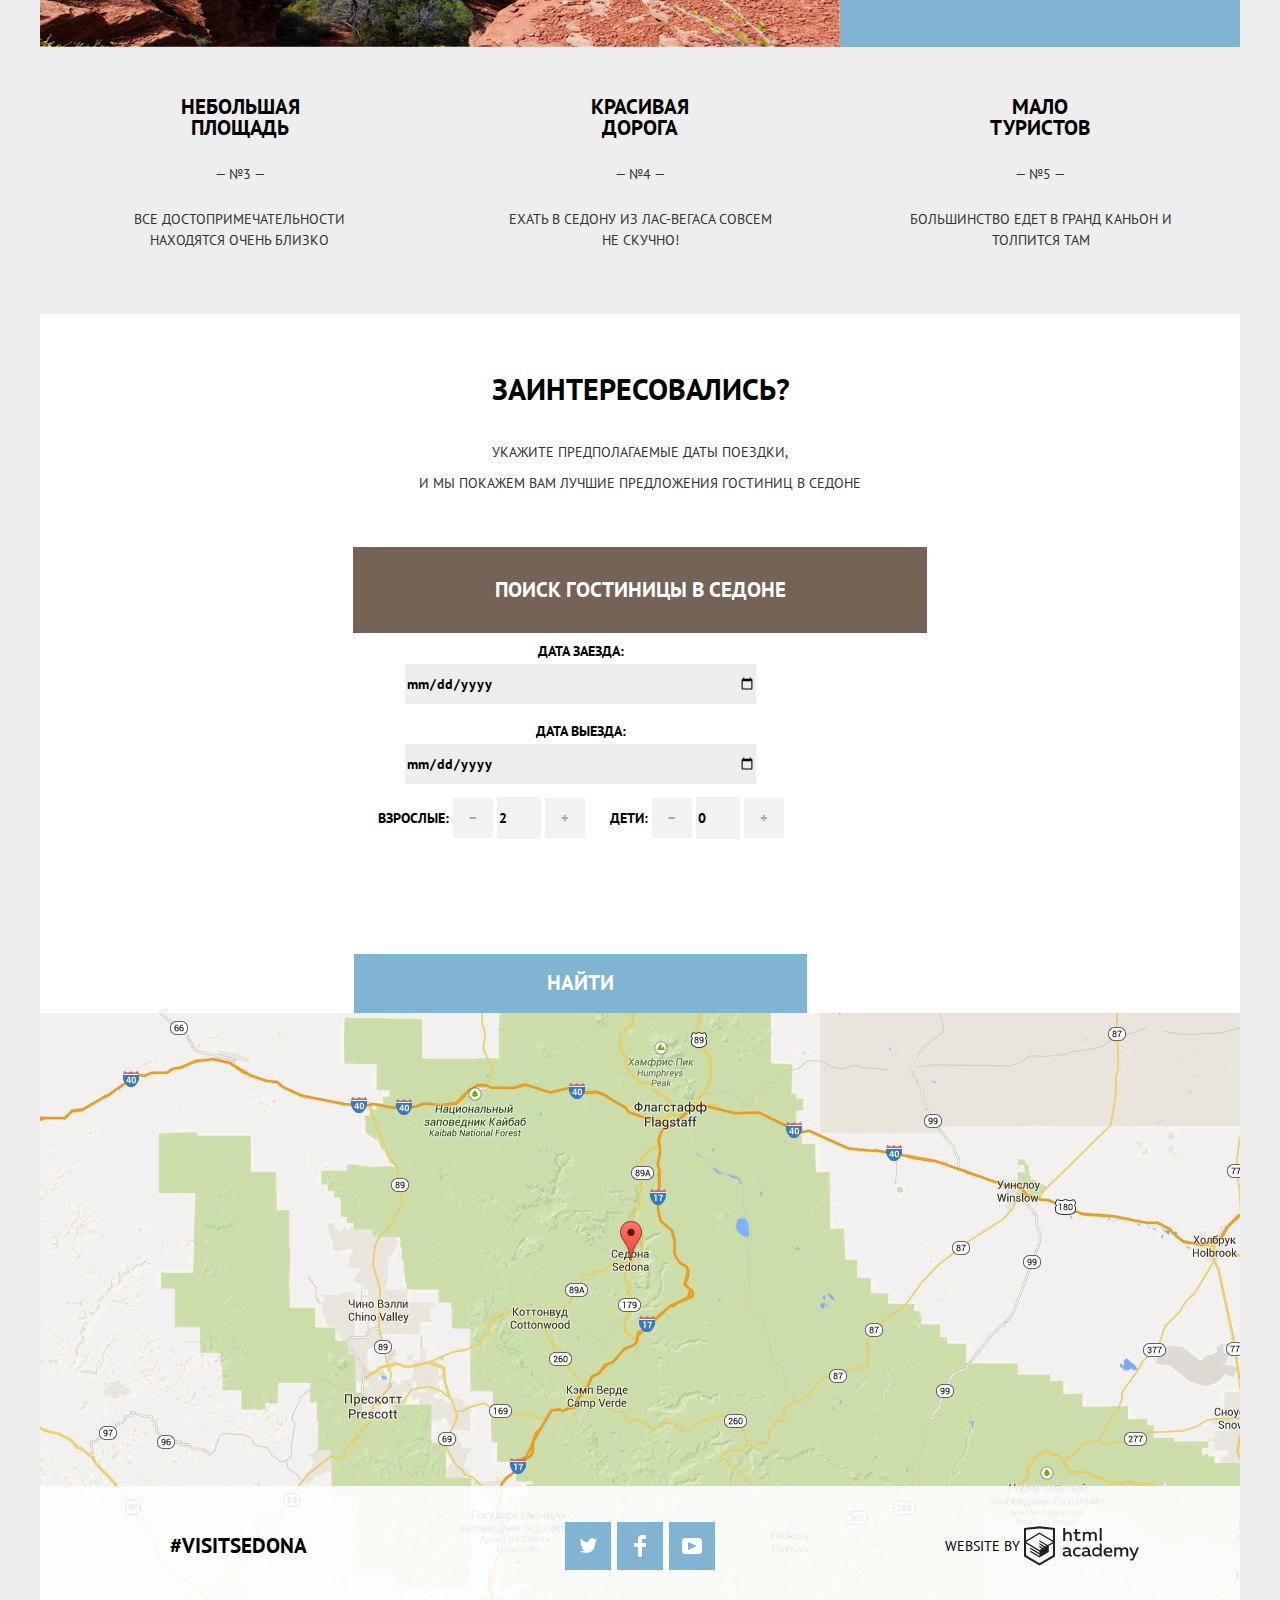
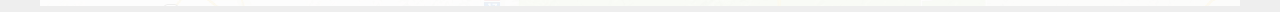
==== commit 8122c9a2: "Карта+футер" ====
--- a/index.html
+++ b/index.html
@@ -56,10 +56,10 @@
 			<section class="sedona_about container">
 				<img src="img/index_main_2.jpg" width="800" height="256" alt="Вид на каньон Седоны">
 				<div class="about_content_wrapper">
-				    <h2 class="devil_bridge_header">Там есть мост Дьявола</h2>
-				    <span class="about_content_number">&mdash; №2 &mdash;</span>
-				    <p class="devil_bridge_text">Да, по нему можно пройти! Если конечно вы осмелитесь</p>
-			    </div>
+					<h2 class="devil_bridge_header">Там есть мост Дьявола</h2>
+					<span class="about_content_number">&mdash; №2 &mdash;</span>
+					<p class="devil_bridge_text">Да, по нему можно пройти! Если конечно вы осмелитесь</p>
+				</div>
 			</section>
 			<section class="benefits2_size container">
 				<ul class="benefits2_list spec_back">
@@ -87,44 +87,48 @@
 					<p class="reservation_text2">и мы покажем вам лучшие предложения гостиниц в Седоне</p>
 				</div>
 				<button class="hotel_button" type="button">Поиск гостиницы в Седоне</button>
-				<form action="#" method="post" class="reservation_buttons date_popup visualy_hidden popup_margin">
-					<p>
-						<label for="arr">Дата заезда: </label>
-						<input type="date" name="arrival" id="arr" class="res_button">
-					</p>
-					<p>
-						<label for="dep">Дата выезда: </label>
-						<input type="date" name="departure" id="dep" class="res_button">
-					</p>
-					<div class="counters_wrapper">
-					    <p>
-							<label for="p_counter">Взрослые: </label>
-							<button class="button_minus" type="button">&minus;</button>
-							<input type="text" name="counter" value="2" id="p_counter" class="number_button">
-							<button class="button_plus" type="button">&#43;</button>
-						</p>
-						<p>
-							<label for="c_counter">Дети: </label>
-							<button class="button_minus" type="button">&minus;</button>
-							<input type="text" name="counter" value="0" id="c_counter" class="number_button">
-							<button class="button_plus" type="button">&#43;</button>
-						</p>
-					</div>
-					<button class="search_button" type="submit">Найти</button>
-				</form>
-			</section>
-			<section class="map container">
-				<img src="img/index_map.png" width="1200" height="593" alt="Местоположение Седоны на карте">
+				<div class="map_popup">
+					<form action="#" method="post" class="reservation_buttons date_popup visualy_hidden popup_margin">
+						<fieldset class="form_row">
+							<label for="arr">Дата заезда: </label>
+							<input type="date" name="arrival" id="arr" class="res_button">
+						</fieldset>
+						<fieldset class="form_row">
+							<label for="dep">Дата выезда: </label>
+							<input type="date" name="departure" id="dep" class="res_button">
+						</fieldset>
+						<div class="counters_wrapper">
+							<fieldset class="form_row">
+								<label for="p_counter">Взрослые: </label>
+								<button class="button_minus" type="button">&minus;</button>
+								<input type="text" name="counter" value="2" id="p_counter" class="number_button">
+								<button class="button_plus" type="button">&#43;</button>
+							</fieldset>
+							<fieldset class="form_row">
+								<label for="c_counter">Дети: </label>
+								<button class="button_minus" type="button">&minus;</button>
+								<input type="text" name="counter" value="0" id="c_counter" class="number_button">
+								<button class="button_plus" type="button">&#43;</button>
+							</fieldset>
+						</div>
+						<button class="search_button" type="submit">Найти</button>
+					</form>
+				</div>
 			</section>
 		</main>
-		<footer class="socials container">
-			<p class="footer_hashtag footer_element"><a href="#">#VISITSEDONA</a></p>
-			<ul class="social_network footer_element">
-				<li><a href="#" class="social_button"><span class="visually_hidden">Twitter</span><svg xmlns="http://www.w3.org/2000/svg" xmlns:xlink="http://www.w3.org/1999/xlink" width="17" height="15" viewBox="0 0 17 15"><path fill="#FFF" d="M10.95.144c1.685-.496 2.984.27 3.577 1.179.673-.231 1.331-.481 2.011-.708a2.345 2.345 0 0 1-.857 1.768c.685.17 1.304-.491 1.304-.491-.169 1-1.006 1.788-1.563 2.024-.231 6.75-3.175 11.217-10.077 11.082h-.446c-.41 0-4.164-.46-4.898-1.887 2.271.196 3.893-.422 4.693-1.177-.96-.3-2.679-.477-2.979-2.95.349.106.564.228 1.19.119C1.705 8.247.374 7.53.448 5.33c.285.328 1.067.536 1.34.472C1.085 5.561-.182 2.442.894.85c1.818 1.854 3.735 3.606 7.152 3.773C8.254 2.33 9.183.793 10.95.144z"/></svg></a></li>
-				<li><a href="#" class="social_button"><span class="visually_hidden">Facebook</span><svg xmlns="http://www.w3.org/2000/svg" width="12" height="22" viewBox="0 0 12 22"><path fill="#FFF" d="M12 4V0H8a4 4 0 0 0-4 4v4H0v4h4v10h4V12h4V8H8V4h4z"/></svg></a></li>
-				<li><a href="#" class="social_button"><span class="visually_hidden">YouTube</span><svg xmlns="http://www.w3.org/2000/svg" xmlns:xlink="http://www.w3.org/1999/xlink" width="20" height="16" viewBox="0 0 20 16"><path fill="#FFF" d="M17 0H3C1.35 0 0 1.35 0 3v10c0 1.65 1.35 3 3 3h14c1.65 0 3-1.35 3-3V3c0-1.65-1.35-3-3-3zM6.027 11.998V4.002L15.014 8l-8.987 3.998z"/></svg></a></li>
-			</ul>
-			<p class="footer_text footer_element"><a href="https://htmlacademy.ru/intensive/htmlcss" class="academy_symb">WEBSITE BY <svg id="Layer_1" data-name="Layer 1" xmlns="http://www.w3.org/2000/svg" width="115" height="48" viewBox="0 0 108.08 36.85"><title>logo-htmlacademy-small1</title><path d="M44.61,26.88a2,2,0,0,0,.55-0.1v1.33a3.25,3.25,0,0,1-1.18.21,1.67,1.67,0,0,1-1.67-1,4.84,4.84,0,0,1-3.14,1.08c-1.51,0-2.91-.83-2.91-2.55,0-2.13,2-2.79,3.71-2.79a11.08,11.08,0,0,1,2.17.25v-0.3c0-1-.76-1.77-2.19-1.77a7.42,7.42,0,0,0-3,.64v-1.7a10.21,10.21,0,0,1,3.19-.55c2.36,0,3.81,1.12,3.81,3.65v3a0.54,0.54,0,0,0,.49.59h0.17Zm-6.44-1.13A1.35,1.35,0,0,0,39.63,27h0.11a3.39,3.39,0,0,0,2.41-1V24.58a9.72,9.72,0,0,0-1.81-.21c-1,0-2.16.33-2.16,1.38h0Zm12.36-6.11a5,5,0,0,1,2.57.64V22a4.08,4.08,0,0,0-2.3-.7,2.75,2.75,0,1,0,0,5.49,5,5,0,0,0,2.43-.64v1.71a6.27,6.27,0,0,1-2.76.57A4.21,4.21,0,0,1,46,24.51q0-.21,0-0.41a4.32,4.32,0,0,1,4.18-4.46h0.38Zm12.17,7.24a2,2,0,0,0,.55-0.1v1.33a3.25,3.25,0,0,1-1.18.21,1.67,1.67,0,0,1-1.67-1,4.84,4.84,0,0,1-3.14,1.08c-1.51,0-2.91-.83-2.91-2.55,0-2.13,2-2.79,3.71-2.79a11.08,11.08,0,0,1,2.17.25v-0.3c0-1-.76-1.77-2.19-1.77a7.42,7.42,0,0,0-3,.64v-1.7a10.21,10.21,0,0,1,3.19-.55c2.36,0,3.81,1.12,3.81,3.65v3a0.54,0.54,0,0,0,.49.59h0.17Zm-6.44-1.13A1.35,1.35,0,0,0,57.73,27h0.11a3.39,3.39,0,0,0,2.41-1V24.58a9.72,9.72,0,0,0-1.81-.21c-1.06,0-2.16.33-2.16,1.38h0ZM73,16V28.2H71.35V26.88a3.88,3.88,0,0,1-3.19,1.54,4.4,4.4,0,0,1,0-8.78,3.81,3.81,0,0,1,3,1.3V16H73Zm-4.53,5.22a2.76,2.76,0,1,0,0,5.52A2.86,2.86,0,0,0,71.15,25V23A2.91,2.91,0,0,0,68.49,21.27ZM79,19.64c3.31,0,4.46,2.68,3.92,5.09H76.7c0.21,1.5,1.67,2.11,3.19,2.11a6.11,6.11,0,0,0,2.64-.59v1.6a7.14,7.14,0,0,1-3,.57C77,28.42,74.78,27,74.78,24a4.18,4.18,0,0,1,4-4.39H79Zm0.09,1.54a2.28,2.28,0,0,0-2.44,2.1v0.06H81.3A2,2,0,0,0,79.13,21.18Zm5.73,7V19.87h1.65v1a3.81,3.81,0,0,1,2.78-1.27A2.86,2.86,0,0,1,91.89,21a4.12,4.12,0,0,1,2.91-1.33A3.06,3.06,0,0,1,98,23V28.2h-1.9V23.05a1.59,1.59,0,0,0-1.42-1.75H94.42a2.8,2.8,0,0,0-2.07,1.12V28.2h-1.9V23.05A1.59,1.59,0,0,0,89,21.31H88.8a3,3,0,0,0-2.21,1.29v5.63H84.86Zm21.31-8.33h1.9l-3.91,9.46c-0.9,2.17-2.09,2.86-3.35,2.86a4.76,4.76,0,0,1-1.1-.14V30.46a2.86,2.86,0,0,0,.85.12c0.9,0,1.58-.64,2.07-1.9l0.17-.42-4-8.4h2l2.86,6.29ZM38.73,1.46V6.22a3.81,3.81,0,0,1,2.7-1.14,3.25,3.25,0,0,1,3.44,3.4v5.15H43V8.72a1.81,1.81,0,0,0-1.61-2h-0.3a2.93,2.93,0,0,0-2.32,1.39v5.52h-1.9V1.46h1.9ZM49.94,2.31v3h3V6.91h-3v3.81c0,1.1.5,1.46,1.58,1.46a4.49,4.49,0,0,0,1.69-.33v1.6A6.8,6.8,0,0,1,51,13.8a2.55,2.55,0,0,1-2.86-2.74V6.89H46.58V5.26h1.5V2.74Zm5.4,11.31V5.28H57v1A3.81,3.81,0,0,1,59.77,5a2.86,2.86,0,0,1,2.6,1.33A4.12,4.12,0,0,1,65.28,5,3.06,3.06,0,0,1,68.44,8.4v5.21h-1.9V8.46a1.59,1.59,0,0,0-1.42-1.75H64.89a2.8,2.8,0,0,0-2.07,1.12v5.78h-1.9V8.46A1.59,1.59,0,0,0,59.5,6.71H59.27A3,3,0,0,0,57.06,8v5.63H55.34ZM71.17,1.45H73V13.6H71.17V1.45ZM14.71,0H14.55L0,1.54V28.21l14.55,8.66,14.55-8.66V1.54Zm12.5,27.1L14.55,34.64,1.9,27.12V16.18l12.59,7.5V25L5.86,19.9v1.31l8.68,5.21v1.39L5.87,22.65V24l8.68,5.21,8.75-5.24V18.31L27.2,16V27.12Zm0-12.53-3.48,2-1.6,1L14.51,13v1.31L21,18.23H21l-0.14.09-1,.54-5.37-3.2V17l4.24,2.52-1,.67-3.2-1.9v1.31l2.1,1.24L14.5,22.1,2,14.65,14.51,7.11Zm0-1.32L14.49,5.76,1.91,13.25v-10L14.56,1.92,27.21,3.25v10h0Z" transform="translate(0 -0.02)" fill="#231f20"/></svg></a></p>
+		<footer class="container footer_socials">
+			<div class="map">
+				<iframe src="https://www.google.com/maps/embed?pb=!1m18!1m12!1m3!1d838162.8369633064!2d-111.79513845!3d34.854378399999995!2m3!1f0!2f0!3f0!3m2!1i1024!2i768!4f13.1!3m3!1m2!1s0x872da132f942b00d%3A0x5548c523fa6c8efd!2sSedona%2C+AZ%2C+USA!5e0!3m2!1sen!2sru!4v1435000602855" width="1200" height="593"></iframe>
+			</div>
+			<div class="socials">
+				<p class="footer_hashtag footer_element"><a href="#">#VISITSEDONA</a></p>
+				<ul class="social_network footer_element">
+					<li><a href="#" class="social_button"><span class="visually_hidden">Twitter</span><svg xmlns="http://www.w3.org/2000/svg" xmlns:xlink="http://www.w3.org/1999/xlink" width="17" height="15" viewBox="0 0 17 15"><path fill="#FFF" d="M10.95.144c1.685-.496 2.984.27 3.577 1.179.673-.231 1.331-.481 2.011-.708a2.345 2.345 0 0 1-.857 1.768c.685.17 1.304-.491 1.304-.491-.169 1-1.006 1.788-1.563 2.024-.231 6.75-3.175 11.217-10.077 11.082h-.446c-.41 0-4.164-.46-4.898-1.887 2.271.196 3.893-.422 4.693-1.177-.96-.3-2.679-.477-2.979-2.95.349.106.564.228 1.19.119C1.705 8.247.374 7.53.448 5.33c.285.328 1.067.536 1.34.472C1.085 5.561-.182 2.442.894.85c1.818 1.854 3.735 3.606 7.152 3.773C8.254 2.33 9.183.793 10.95.144z"/></svg></a></li>
+					<li><a href="#" class="social_button"><span class="visually_hidden">Facebook</span><svg xmlns="http://www.w3.org/2000/svg" width="12" height="22" viewBox="0 0 12 22"><path fill="#FFF" d="M12 4V0H8a4 4 0 0 0-4 4v4H0v4h4v10h4V12h4V8H8V4h4z"/></svg></a></li>
+					<li><a href="#" class="social_button"><span class="visually_hidden">YouTube</span><svg xmlns="http://www.w3.org/2000/svg" xmlns:xlink="http://www.w3.org/1999/xlink" width="20" height="16" viewBox="0 0 20 16"><path fill="#FFF" d="M17 0H3C1.35 0 0 1.35 0 3v10c0 1.65 1.35 3 3 3h14c1.65 0 3-1.35 3-3V3c0-1.65-1.35-3-3-3zM6.027 11.998V4.002L15.014 8l-8.987 3.998z"/></svg></a></li>
+				</ul>
+				<p class="footer_text footer_element"><a href="https://htmlacademy.ru/intensive/htmlcss" class="academy_symb">WEBSITE BY <svg id="Layer_1" data-name="Layer 1" xmlns="http://www.w3.org/2000/svg" width="115" height="48" viewBox="0 0 108.08 36.85"><title>logo-htmlacademy-small1</title><path d="M44.61,26.88a2,2,0,0,0,.55-0.1v1.33a3.25,3.25,0,0,1-1.18.21,1.67,1.67,0,0,1-1.67-1,4.84,4.84,0,0,1-3.14,1.08c-1.51,0-2.91-.83-2.91-2.55,0-2.13,2-2.79,3.71-2.79a11.08,11.08,0,0,1,2.17.25v-0.3c0-1-.76-1.77-2.19-1.77a7.42,7.42,0,0,0-3,.64v-1.7a10.21,10.21,0,0,1,3.19-.55c2.36,0,3.81,1.12,3.81,3.65v3a0.54,0.54,0,0,0,.49.59h0.17Zm-6.44-1.13A1.35,1.35,0,0,0,39.63,27h0.11a3.39,3.39,0,0,0,2.41-1V24.58a9.72,9.72,0,0,0-1.81-.21c-1,0-2.16.33-2.16,1.38h0Zm12.36-6.11a5,5,0,0,1,2.57.64V22a4.08,4.08,0,0,0-2.3-.7,2.75,2.75,0,1,0,0,5.49,5,5,0,0,0,2.43-.64v1.71a6.27,6.27,0,0,1-2.76.57A4.21,4.21,0,0,1,46,24.51q0-.21,0-0.41a4.32,4.32,0,0,1,4.18-4.46h0.38Zm12.17,7.24a2,2,0,0,0,.55-0.1v1.33a3.25,3.25,0,0,1-1.18.21,1.67,1.67,0,0,1-1.67-1,4.84,4.84,0,0,1-3.14,1.08c-1.51,0-2.91-.83-2.91-2.55,0-2.13,2-2.79,3.71-2.79a11.08,11.08,0,0,1,2.17.25v-0.3c0-1-.76-1.77-2.19-1.77a7.42,7.42,0,0,0-3,.64v-1.7a10.21,10.21,0,0,1,3.19-.55c2.36,0,3.81,1.12,3.81,3.65v3a0.54,0.54,0,0,0,.49.59h0.17Zm-6.44-1.13A1.35,1.35,0,0,0,57.73,27h0.11a3.39,3.39,0,0,0,2.41-1V24.58a9.72,9.72,0,0,0-1.81-.21c-1.06,0-2.16.33-2.16,1.38h0ZM73,16V28.2H71.35V26.88a3.88,3.88,0,0,1-3.19,1.54,4.4,4.4,0,0,1,0-8.78,3.81,3.81,0,0,1,3,1.3V16H73Zm-4.53,5.22a2.76,2.76,0,1,0,0,5.52A2.86,2.86,0,0,0,71.15,25V23A2.91,2.91,0,0,0,68.49,21.27ZM79,19.64c3.31,0,4.46,2.68,3.92,5.09H76.7c0.21,1.5,1.67,2.11,3.19,2.11a6.11,6.11,0,0,0,2.64-.59v1.6a7.14,7.14,0,0,1-3,.57C77,28.42,74.78,27,74.78,24a4.18,4.18,0,0,1,4-4.39H79Zm0.09,1.54a2.28,2.28,0,0,0-2.44,2.1v0.06H81.3A2,2,0,0,0,79.13,21.18Zm5.73,7V19.87h1.65v1a3.81,3.81,0,0,1,2.78-1.27A2.86,2.86,0,0,1,91.89,21a4.12,4.12,0,0,1,2.91-1.33A3.06,3.06,0,0,1,98,23V28.2h-1.9V23.05a1.59,1.59,0,0,0-1.42-1.75H94.42a2.8,2.8,0,0,0-2.07,1.12V28.2h-1.9V23.05A1.59,1.59,0,0,0,89,21.31H88.8a3,3,0,0,0-2.21,1.29v5.63H84.86Zm21.31-8.33h1.9l-3.91,9.46c-0.9,2.17-2.09,2.86-3.35,2.86a4.76,4.76,0,0,1-1.1-.14V30.46a2.86,2.86,0,0,0,.85.12c0.9,0,1.58-.64,2.07-1.9l0.17-.42-4-8.4h2l2.86,6.29ZM38.73,1.46V6.22a3.81,3.81,0,0,1,2.7-1.14,3.25,3.25,0,0,1,3.44,3.4v5.15H43V8.72a1.81,1.81,0,0,0-1.61-2h-0.3a2.93,2.93,0,0,0-2.32,1.39v5.52h-1.9V1.46h1.9ZM49.94,2.31v3h3V6.91h-3v3.81c0,1.1.5,1.46,1.58,1.46a4.49,4.49,0,0,0,1.69-.33v1.6A6.8,6.8,0,0,1,51,13.8a2.55,2.55,0,0,1-2.86-2.74V6.89H46.58V5.26h1.5V2.74Zm5.4,11.31V5.28H57v1A3.81,3.81,0,0,1,59.77,5a2.86,2.86,0,0,1,2.6,1.33A4.12,4.12,0,0,1,65.28,5,3.06,3.06,0,0,1,68.44,8.4v5.21h-1.9V8.46a1.59,1.59,0,0,0-1.42-1.75H64.89a2.8,2.8,0,0,0-2.07,1.12v5.78h-1.9V8.46A1.59,1.59,0,0,0,59.5,6.71H59.27A3,3,0,0,0,57.06,8v5.63H55.34ZM71.17,1.45H73V13.6H71.17V1.45ZM14.71,0H14.55L0,1.54V28.21l14.55,8.66,14.55-8.66V1.54Zm12.5,27.1L14.55,34.64,1.9,27.12V16.18l12.59,7.5V25L5.86,19.9v1.31l8.68,5.21v1.39L5.87,22.65V24l8.68,5.21,8.75-5.24V18.31L27.2,16V27.12Zm0-12.53-3.48,2-1.6,1L14.51,13v1.31L21,18.23H21l-0.14.09-1,.54-5.37-3.2V17l4.24,2.52-1,.67-3.2-1.9v1.31l2.1,1.24L14.5,22.1,2,14.65,14.51,7.11Zm0-1.32L14.49,5.76,1.91,13.25v-10L14.56,1.92,27.21,3.25v10h0Z" transform="translate(0 -0.02)" fill="#231f20"/></svg></a></p>
+			</div>
 		</footer>
 	</body>
 </html>--- a/css/style.css
+++ b/css/style.css
@@ -369,7 +369,11 @@
 }
 
 .socials {
-	background-color: #ffffff;
+	position: absolute;
+    bottom: 0;
+    left: 0;
+    right: 0;
+	background: rgba(254,254,254,.9);
 }
 
 .footer_text a,
@@ -1027,7 +1031,22 @@
 }
 
 .map {
-	width: 1200px;
+	height: 593px;
+    background: url(../img/index_map.png) no-repeat 50% 100%;
+}
+
+.map iframe {
+	height: 593px;
+    width: 100%;
+    border: none
+}
+
+.footer_socials {
+	position: relative;
+}
+
+.map_popup {
+	width: 569px;
 }
 
 .counters_wrapper {
@@ -1183,3 +1202,8 @@
 	width: 188px;
 	height: 45px;
 }
+
+
+.form_row {
+	border: none;
+}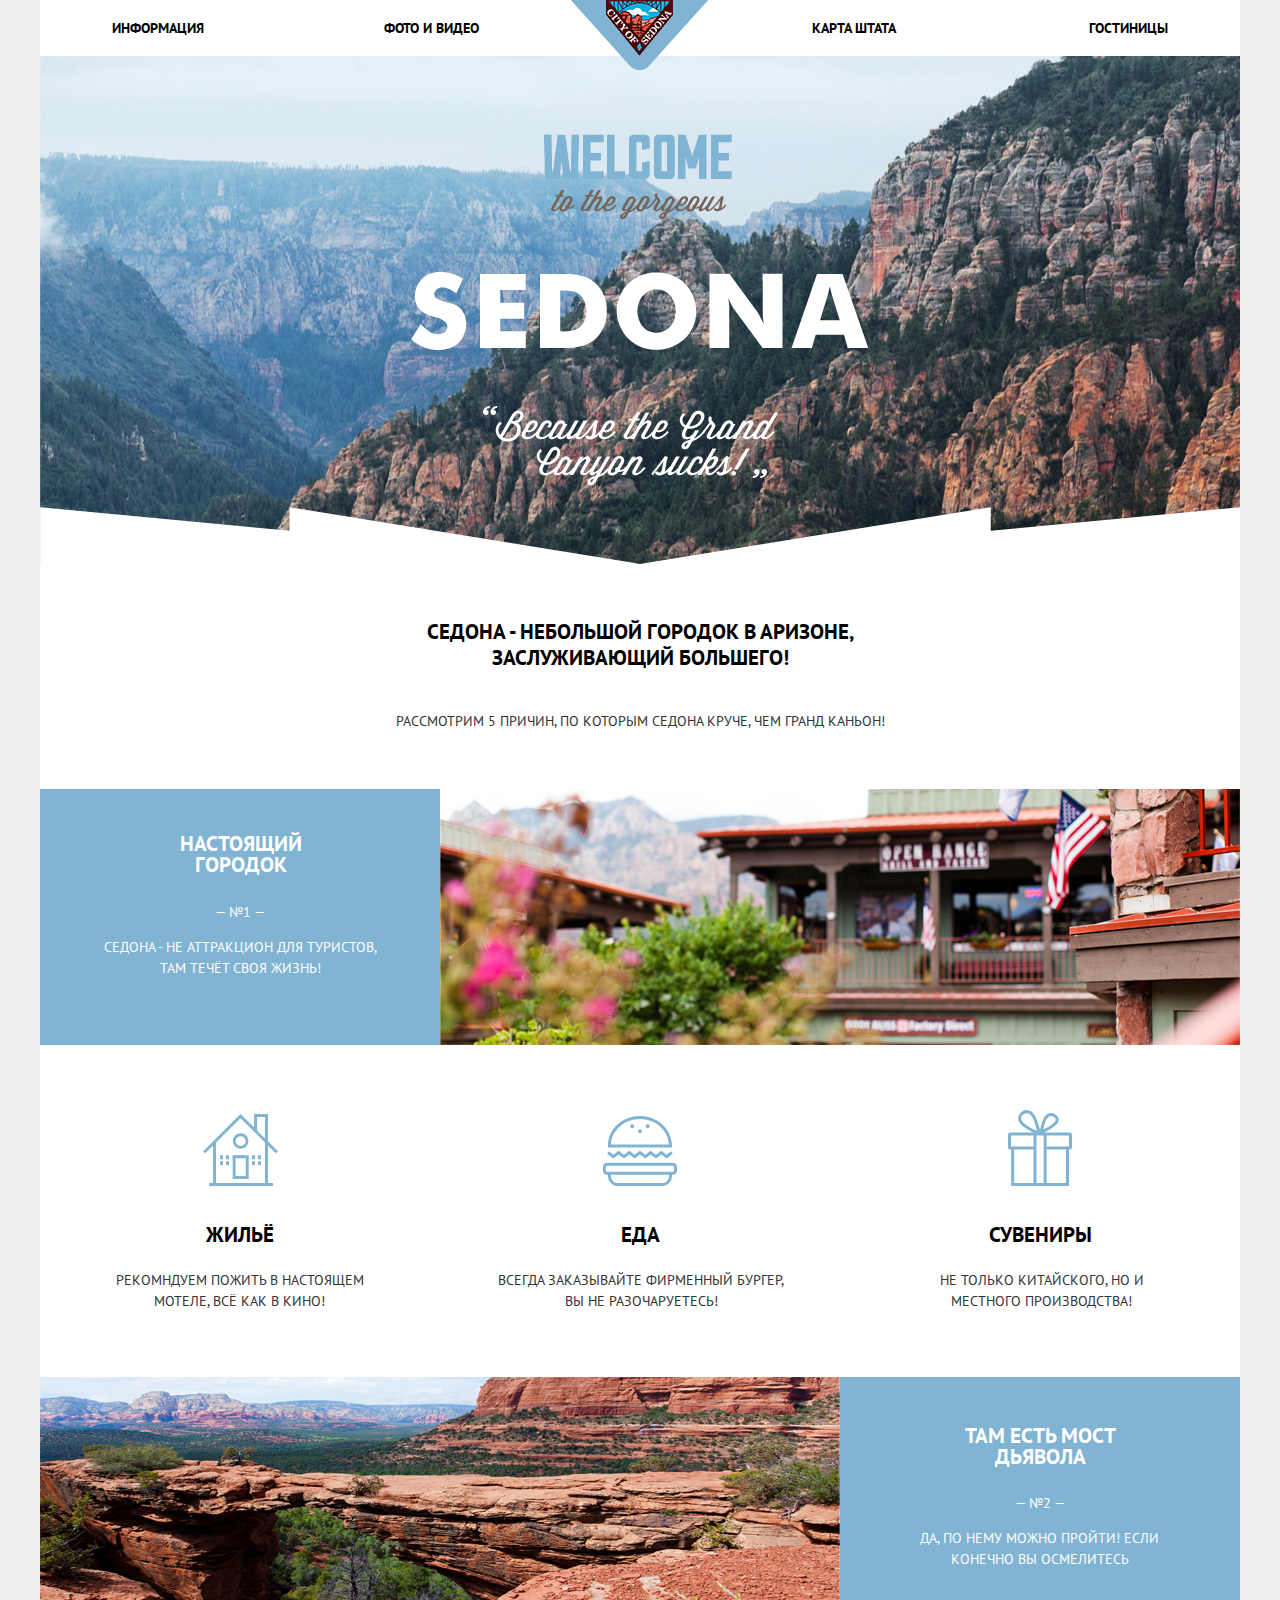
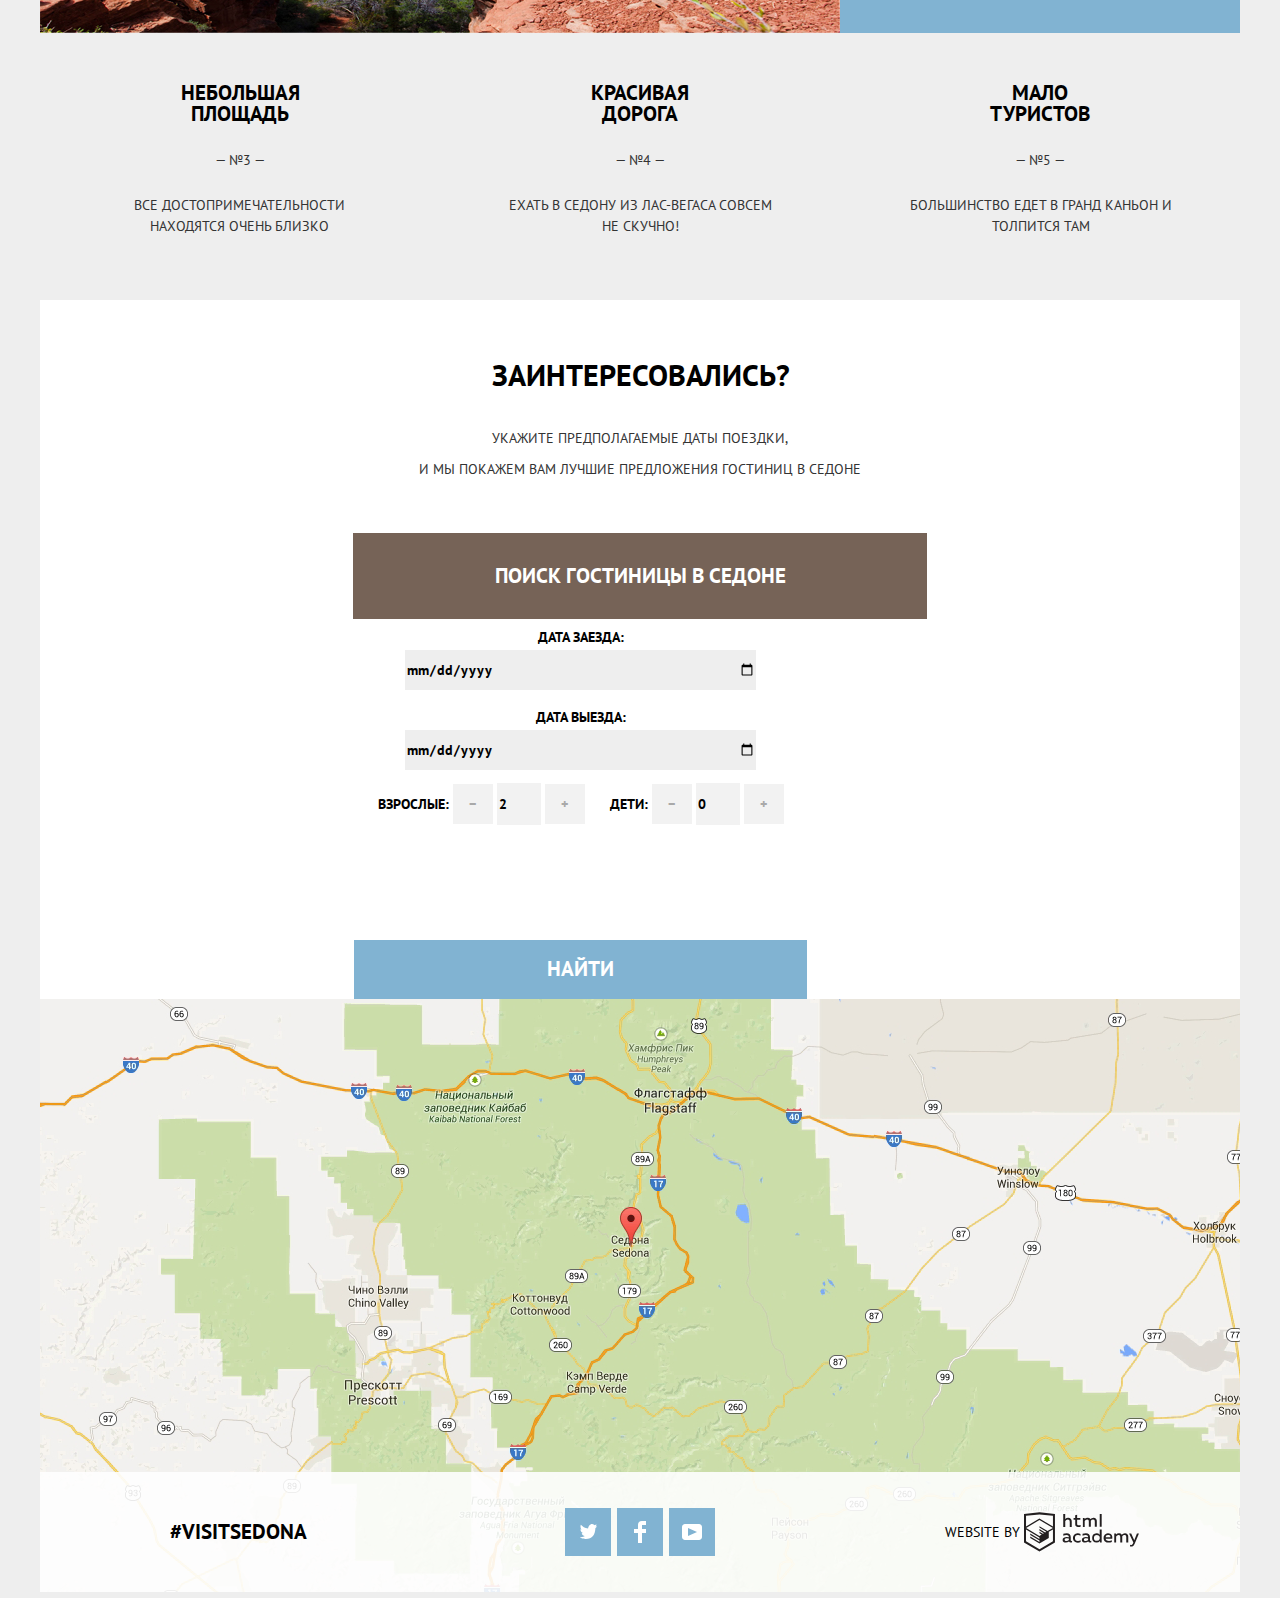
==== commit 6e4ed2a1: "фикс иконок" ====
--- a/index.html
+++ b/index.html
@@ -42,12 +42,12 @@
 						<p class="house_icon_about">Рекомндуем пожить в настоящем мотеле, всё как в кино!</p>
 					</li>
 					<li class="about_element">
-						<svg xmlns="http://www.w3.org/2000/svg" width="64" height="76" viewBox="0 0 64 76"><path fill-rule="evenodd" clip-rule="evenodd" fill="#81B3D2" d="M61.097 22.501H36.312C50.125 15.602 51.229 11.25 50.72 8.816c-1.162-3.963-5.692-7.023-10.002-5.407-5.569 2.089-7.137 10.388-8.644 16.387-1.924-6.07-3.784-13.814-8.136-17.737C22.677.921 20.843-.205 18.175.031c-4.026.356-9.802 5.382-7.458 10.981 2.251 5.378 9.687 8.777 14.578 11.489H2.879A2.882 2.882 0 0 0 0 25.37v11.322a2.882 2.882 0 0 0 2.879 2.869h.274V76h57.841V39.561h.103a2.882 2.882 0 0 0 2.88-2.869V25.37a2.882 2.882 0 0 0-2.88-2.869zM42.413 5.944c2.103-.31 4.982 1.299 5.255 3.209.393 2.756-3.4 5.255-5.086 6.421-2.523 1.744-4.928 2.643-7.287 4.055.884-3.69 2.549-13.011 7.118-13.685zm-22.882 9.968c-2.225-1.485-6.544-4.431-6.44-7.771.112-3.595 5.743-6.57 8.814-3.886 3.856 3.371 5.713 11.105 7.119 16.557-3.249-1.539-6.328-2.788-9.493-4.9zm5.972 57.114H6.136V39.561h19.368v33.465zm0-36.502H3.046V25.538h22.457v10.986zm10.157 0v36.503h-7.174V25.538h7.174v10.986zm22.351 36.502H38.644V39.561h19.367v33.465zm2.92-36.502H38.644V25.538h22.287v10.986z"/></svg>
+						<svg xmlns="http://www.w3.org/2000/svg" width="74" height="70" viewBox="0 0 74 70"><g fill="#81B3D2"><path d="M69.854 46.71H4.051c-2.274 0-4.135 1.94-4.135 4.313v3.504c0 2.372 1.861 4.313 4.135 4.313h.93v1.053c0 5.536 4.341 10.065 9.648 10.065h44.646c5.306 0 9.648-4.529 9.648-10.065V58.84h.93c2.274 0 4.135-1.941 4.135-4.313v-3.504c0-2.373-1.86-4.313-4.134-4.313zm-3.848 13.184c0 3.871-3.019 7.021-6.73 7.021H14.629c-3.711 0-6.731-3.15-6.731-7.021v-1.053h58.107v1.053zm5.065-5.367c0 .688-.558 1.271-1.218 1.271H4.051c-.66 0-1.217-.582-1.217-1.271v-3.504c0-.688.558-1.271 1.217-1.271h65.802c.66 0 1.218.582 1.218 1.271v3.504zM15.634 38.406l5.323 4.059 5.326-4.059 5.328 4.059 5.328-4.059 5.328 4.059 5.329-4.059 5.327 4.059 5.33-4.06 5.336 4.059 6.194-4.712-1.72-2.459-4.474 3.403-5.336-4.057-5.33 4.056-5.327-4.057-5.329 4.057-5.328-4.057-5.328 4.057-5.328-4.057-5.325 4.057-5.323-4.057-5.327 4.057-4.467-3.401-1.721 2.457 6.188 4.714zM7.978 31.544H68.855c.041-.619.069-1.241.069-1.87 0-.394-.016-.783-.032-1.173C68.227 12.657 54.186 0 36.952 0 19.719 0 5.677 12.657 5.013 28.501c-.017.39-.032.78-.032 1.173 0 .629.028 1.251.07 1.87h2.927zM36.952 3.043c15.591 0 28.35 11.316 29.021 25.458H7.931c.673-14.142 13.43-25.458 29.021-25.458z"/><ellipse cx="36.952" cy="15.26" rx="1.945" ry="2.03"/><ellipse cx="29.172" cy="10.23" rx="1.946" ry="2.03"/><ellipse cx="44.732" cy="10.23" rx="1.946" ry="2.03"/></g></svg>
 						<h2 class="food_icon_header">Еда</h2>
 						<p class="food_icon_about">Всегда заказывайте фирменный бургер, вы не разочаруетесь!</p>
 					</li>
 					<li class="about_element">
-						<svg xmlns="http://www.w3.org/2000/svg" width="74" height="70" viewBox="0 0 74 70"><g fill="#81B3D2"><path d="M69.854 46.71H4.051c-2.274 0-4.135 1.94-4.135 4.313v3.504c0 2.372 1.861 4.313 4.135 4.313h.93v1.053c0 5.536 4.341 10.065 9.648 10.065h44.646c5.306 0 9.648-4.529 9.648-10.065V58.84h.93c2.274 0 4.135-1.941 4.135-4.313v-3.504c0-2.373-1.86-4.313-4.134-4.313zm-3.848 13.184c0 3.871-3.019 7.021-6.73 7.021H14.629c-3.711 0-6.731-3.15-6.731-7.021v-1.053h58.107v1.053zm5.065-5.367c0 .688-.558 1.271-1.218 1.271H4.051c-.66 0-1.217-.582-1.217-1.271v-3.504c0-.688.558-1.271 1.217-1.271h65.802c.66 0 1.218.582 1.218 1.271v3.504zM15.634 38.406l5.323 4.059 5.326-4.059 5.328 4.059 5.328-4.059 5.328 4.059 5.329-4.059 5.327 4.059 5.33-4.06 5.336 4.059 6.194-4.712-1.72-2.459-4.474 3.403-5.336-4.057-5.33 4.056-5.327-4.057-5.329 4.057-5.328-4.057-5.328 4.057-5.328-4.057-5.325 4.057-5.323-4.057-5.327 4.057-4.467-3.401-1.721 2.457 6.188 4.714zM7.978 31.544H68.855c.041-.619.069-1.241.069-1.87 0-.394-.016-.783-.032-1.173C68.227 12.657 54.186 0 36.952 0 19.719 0 5.677 12.657 5.013 28.501c-.017.39-.032.78-.032 1.173 0 .629.028 1.251.07 1.87h2.927zM36.952 3.043c15.591 0 28.35 11.316 29.021 25.458H7.931c.673-14.142 13.43-25.458 29.021-25.458z"/><ellipse cx="36.952" cy="15.26" rx="1.945" ry="2.03"/><ellipse cx="29.172" cy="10.23" rx="1.946" ry="2.03"/><ellipse cx="44.732" cy="10.23" rx="1.946" ry="2.03"/></g></svg>
+						<svg xmlns="http://www.w3.org/2000/svg" width="64" height="76" viewBox="0 0 64 76"><path fill-rule="evenodd" clip-rule="evenodd" fill="#81B3D2" d="M61.097 22.501H36.312C50.125 15.602 51.229 11.25 50.72 8.816c-1.162-3.963-5.692-7.023-10.002-5.407-5.569 2.089-7.137 10.388-8.644 16.387-1.924-6.07-3.784-13.814-8.136-17.737C22.677.921 20.843-.205 18.175.031c-4.026.356-9.802 5.382-7.458 10.981 2.251 5.378 9.687 8.777 14.578 11.489H2.879A2.882 2.882 0 0 0 0 25.37v11.322a2.882 2.882 0 0 0 2.879 2.869h.274V76h57.841V39.561h.103a2.882 2.882 0 0 0 2.88-2.869V25.37a2.882 2.882 0 0 0-2.88-2.869zM42.413 5.944c2.103-.31 4.982 1.299 5.255 3.209.393 2.756-3.4 5.255-5.086 6.421-2.523 1.744-4.928 2.643-7.287 4.055.884-3.69 2.549-13.011 7.118-13.685zm-22.882 9.968c-2.225-1.485-6.544-4.431-6.44-7.771.112-3.595 5.743-6.57 8.814-3.886 3.856 3.371 5.713 11.105 7.119 16.557-3.249-1.539-6.328-2.788-9.493-4.9zm5.972 57.114H6.136V39.561h19.368v33.465zm0-36.502H3.046V25.538h22.457v10.986zm10.157 0v36.503h-7.174V25.538h7.174v10.986zm22.351 36.502H38.644V39.561h19.367v33.465zm2.92-36.502H38.644V25.538h22.287v10.986z"/></svg>
 						<h2 class="souvenir_icon_header">Сувениры</h2>
 						<p class="souvenir_icon_about">Не только китайского, но и местного производства!</p>
 					</li>
--- a/css/style.css
+++ b/css/style.css
@@ -19,13 +19,13 @@
 
 .visually_hidden {
 	position: absolute;
-    width: 1px;
-    height: 1px;
-    margin: -1px;
-    border: 0;
-    padding: 0;
-    clip: rect(0 0 0 0);
-    overflow: hidden;
+	width: 1px;
+	height: 1px;
+	margin: -1px;
+	border: 0;
+	padding: 0;
+	clip: rect(0 0 0 0);
+	overflow: hidden;
 }
 
 .header_elements {
@@ -79,7 +79,6 @@
 .sedona_definition {
 	text-align: center;
 	background-color: #ffffff;
-	width: 1200px;
 }
 
 .definition {
@@ -87,11 +86,11 @@
 	line-height: 26px;
 	font-weight: bold;
 	color: #000000;
-	padding-top: 65px;
+	padding-top: 55px;
 	padding-left: 379px;
 	padding-right: 379px;
 	margin-top: 0;
-	margin-bottom: 41px;
+	margin-bottom: 37px;
 }
 
 .reasons {
@@ -143,9 +142,9 @@
 .house_icon_header,
 .food_icon_header,
 .souvenir_icon_header{
-    margin: 0;
-    margin-top: 32px;
-    margin-bottom: 25px;
+	margin: 0;
+	margin-top: 32px;
+	margin-bottom: 25px;
 }
 
 .house_icon_about {
@@ -370,9 +369,9 @@
 
 .socials {
 	position: absolute;
-    bottom: 0;
-    left: 0;
-    right: 0;
+	bottom: 0;
+	left: 0;
+	right: 0;
 	background: rgba(254,254,254,.9);
 }
 
@@ -1032,13 +1031,13 @@
 
 .map {
 	height: 593px;
-    background: url(../img/index_map.png) no-repeat 50% 100%;
+	background: url(../img/index_map.png) no-repeat 50% 100%;
 }
 
 .map iframe {
 	height: 593px;
-    width: 100%;
-    border: none
+	width: 100%;
+	border: none
 }
 
 .footer_socials {
@@ -1127,16 +1126,16 @@
 }
 
 .filter_option1 {
-    margin-bottom: 25px;
-    padding-left: 112px;
+	margin-bottom: 25px;
+	padding-left: 112px;
 }
 
 .filter_option1 label {
-    position: relative;
-
-    display: block;
-
-    cursor: pointer;
+	position: relative;
+
+	display: block;
+
+	cursor: pointer;
 }
 
 .infrastructure_checkbox + label::before {
@@ -1147,7 +1146,7 @@
 	height: 23px;
 
 	top: -2px;
-    left: -39px;
+	left: -39px;
 }
 
 .infrastructure_checkbox:checked + label::after {
@@ -1167,11 +1166,11 @@
 }
 
 .filter_option2 label {
-    position: relative;
-
-    display: block;
-
-    cursor: pointer;
+	position: relative;
+
+	display: block;
+
+	cursor: pointer;
 }
 
 .housetype_checkbox + label::before {
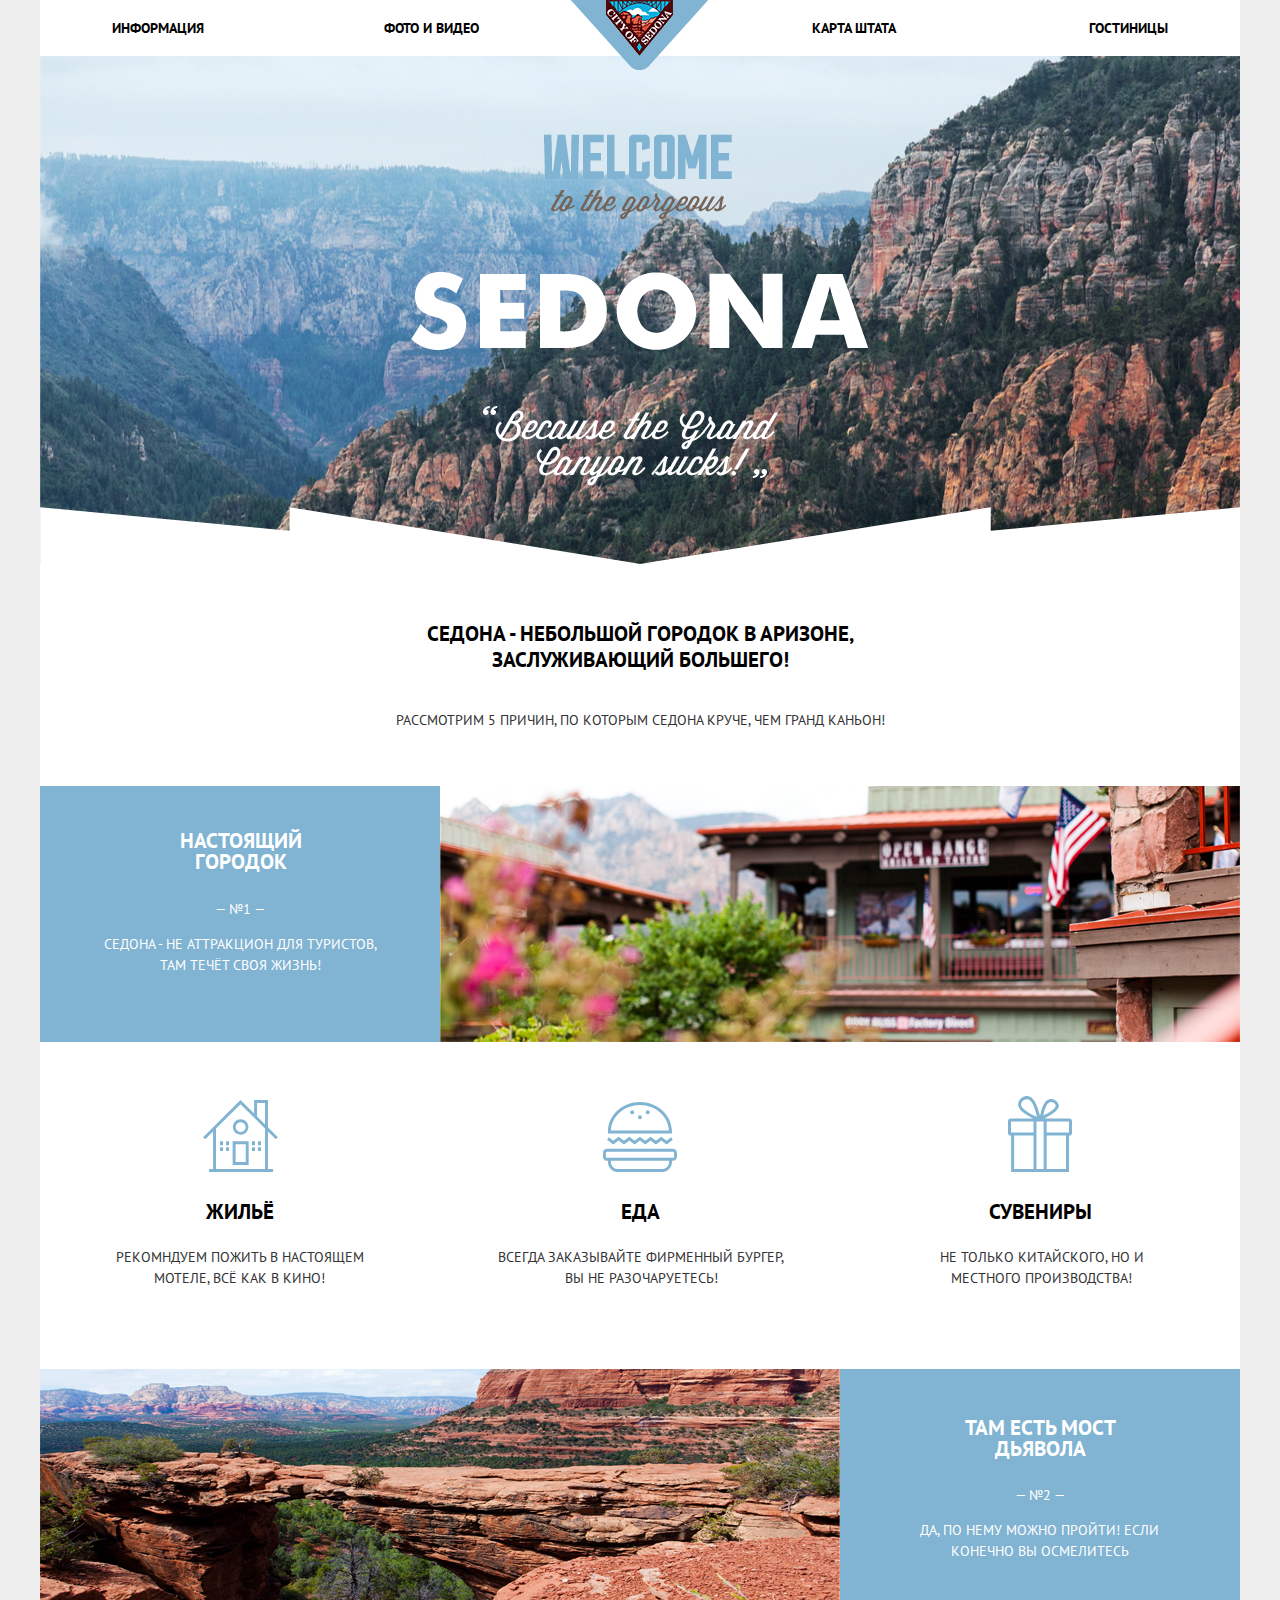
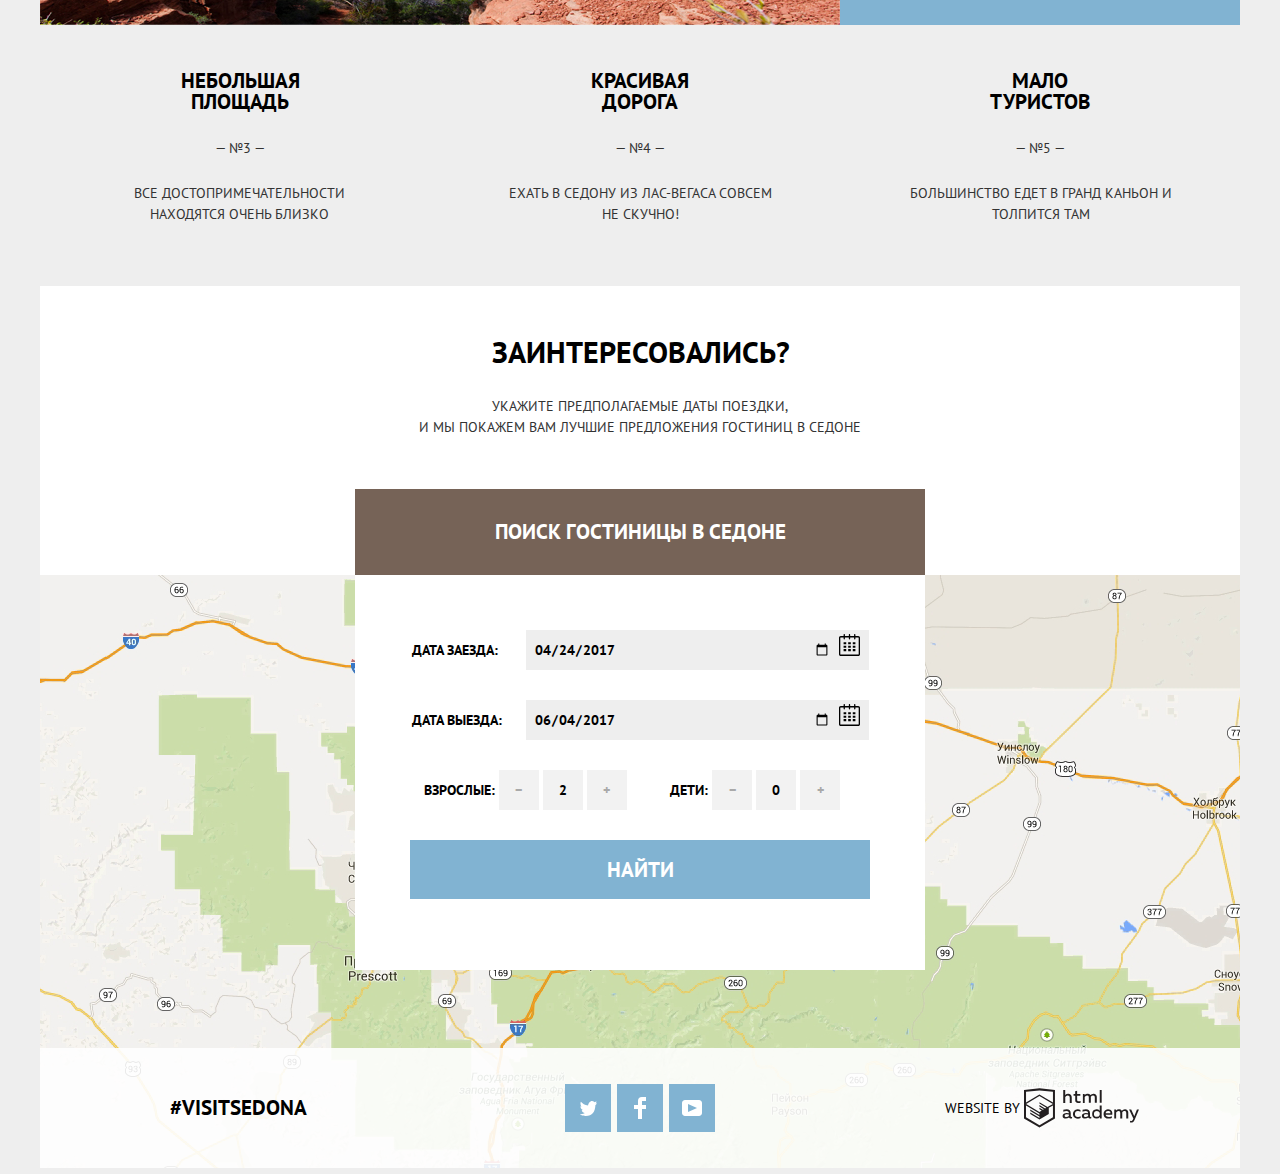
==== commit d5e9f278: "попап" ====
--- a/index.html
+++ b/index.html
@@ -88,24 +88,26 @@
 				</div>
 				<button class="hotel_button" type="button">Поиск гостиницы в Седоне</button>
 				<div class="map_popup">
-					<form action="#" method="post" class="reservation_buttons date_popup visualy_hidden popup_margin">
+					<form action="#" method="post" class="reservation_buttons date_popup">
 						<fieldset class="form_row">
-							<label for="arr">Дата заезда: </label>
-							<input type="date" name="arrival" id="arr" class="res_button">
+							<label for="arr" class="res_button_text">Дата заезда:</label>
+							<input type="date" name="arrival" id="arr" class="res_button" value="2017-04-24">
+							<span class="calendar"></span>
 						</fieldset>
 						<fieldset class="form_row">
-							<label for="dep">Дата выезда: </label>
-							<input type="date" name="departure" id="dep" class="res_button">
+							<label for="dep" class="res_button_text">Дата выезда:</label>
+							<input type="date" name="departure" id="dep" class="res_button" value="2017-06-04">
+							<span class="calendar"></span>
 						</fieldset>
-						<div class="counters_wrapper">
-							<fieldset class="form_row">
-								<label for="p_counter">Взрослые: </label>
+						<div class="counter_wrapper">
+							<fieldset class="form_row people_counter">
+								<label for="p_counter">Взрослые:</label>
 								<button class="button_minus" type="button">&minus;</button>
 								<input type="text" name="counter" value="2" id="p_counter" class="number_button">
 								<button class="button_plus" type="button">&#43;</button>
 							</fieldset>
-							<fieldset class="form_row">
-								<label for="c_counter">Дети: </label>
+							<fieldset class="form_row people_counter">
+								<label for="c_counter">Дети:</label>
 								<button class="button_minus" type="button">&minus;</button>
 								<input type="text" name="counter" value="0" id="c_counter" class="number_button">
 								<button class="button_plus" type="button">&#43;</button>
--- a/css/style.css
+++ b/css/style.css
@@ -86,16 +86,16 @@
 	line-height: 26px;
 	font-weight: bold;
 	color: #000000;
-	padding-top: 55px;
+	padding-top: 57px;
 	padding-left: 379px;
 	padding-right: 379px;
 	margin-top: 0;
-	margin-bottom: 37px;
+	margin-bottom: 34px;
 }
 
 .reasons {
 	line-height: 26px;
-	padding-bottom: 55px;
+	padding-bottom: 53px;
 	margin: 0;
 }
 
@@ -107,8 +107,8 @@
 .benefits_list {
 	list-style: none;
 	background-color: #ffffff;
-	padding-bottom: 65px;
-	padding-top: 65px;
+	padding-bottom: 80px;
+	padding-top: 54px;
 	margin: 0px;
 	padding-left: 0px;
 
@@ -143,7 +143,7 @@
 .food_icon_header,
 .souvenir_icon_header{
 	margin: 0;
-	margin-top: 32px;
+	margin-top: 23px;
 	margin-bottom: 25px;
 }
 
@@ -182,7 +182,7 @@
 .good_road_header,
 .tourists_header {
 	margin: 0;
-	padding-top: 49px;
+	padding-top: 45px;
 	padding-bottom: 26px;
 }
 
@@ -212,21 +212,21 @@
 	padding-left: 93px;
 	padding-right: 95px;
 	padding-top: 24px;
-	padding-bottom: 63px;
+	padding-bottom: 61px;
 }
 
 .good_road_about {
 	padding-left: 66px;
 	padding-right: 66px;
 	padding-top: 24px;
-	padding-bottom: 63px;
+	padding-bottom: 61px;
 }
 
 .tourists_about {
 	padding-left: 69px;
 	padding-right: 67px;
 	padding-top: 24px;
-	padding-bottom: 63px;
+	padding-bottom: 61px;
 }
 
 .reservation {
@@ -240,8 +240,8 @@
 	font-weight: bold;
 	color: #000000;
 	margin-top: 0;
-	margin-bottom: 35px;
-	padding-top: 57px;
+	margin-bottom: 26px;
+	padding-top: 48px;
 	padding-left: 451px;
 	padding-right: 449px;
 }
@@ -250,16 +250,12 @@
 	width: 444px;
 	margin-left: auto;
 	margin-right: auto;
-	margin-bottom: 53px;
+	margin-bottom: 51px;
 }
 
 .reservation_text1,
 .reservation_text2 {
 	margin: 0;
-}
-
-.reservation_text1 {
-	margin-bottom: 10px;
 }
 
 .hotel_button {
@@ -272,8 +268,9 @@
 	border-width: 0px;
 	background-color: #766357;
 	box-sizing: border-box;
-	width: 574px;
+	width: 570px;
 	height: 86px;
+	padding: 0;
 }
 
 .hotel_button:hover {
@@ -297,12 +294,14 @@
 
 .res_button {
 	font: inherit;
+	box-sizing: border-box;
 	font-weight: bold;
 	line-height: 26px;
 	background-color: #eeeeee;
-	width: 350px;
+	width: 343px;
 	height: 40px;
 	border-width: 0px;
+    padding: 8px 38px 8px 8px;
 }
 
 .res_button:hover {
@@ -324,6 +323,8 @@
 	width: 40px;
 	height: 40px;
 	background-color: #f2f2f2;
+	box-sizing: border-box;
+	text-align: center;
 }
 
 .button_minus,
@@ -354,7 +355,7 @@
 	color: #ffffff;
 	background-color: #81b3d2;
 	box-sizing: border-box;
-	width: 453px;
+	width: 460px;
 	height: 59px;
 }
 
@@ -666,15 +667,13 @@
 	box-sizing: content-box;
 }
 
-.popup_margin {
-	margin-right: 314px;
-	margin-left: 314px;
-}
 
 .date_popup {
+	margin: 55px;
+	/*
 	display: flex;
 	flex-flow: column wrap;
-	align-items: center;
+	align-items: center; */
 }
 
 .socials {
@@ -1045,14 +1044,24 @@
 }
 
 .map_popup {
-	width: 569px;
-}
-
-.counters_wrapper {
-	display: flex;
-	justify-content: flex-end;
-
-}
+	width: 570px;
+	height: 395px;
+	margin: 0 auto;
+	position: absolute;
+	z-index: 1;
+	left: 0;
+	right: 0;
+	background-color: #ffffff;
+}
+
+.people_counter {
+	width: 230px;
+    display: inline-block;
+    vertical-align: top;
+    margin: 0;
+    padding: 0;
+}
+
 
 .right_element {
 	text-align: right;
@@ -1204,5 +1213,37 @@
 
 
 .form_row {
+	position: relative;
+	margin: 0;
+	margin-bottom: 30px;
+	padding: 0;
 	border: none;
-}+	display: inline-block;
+}
+
+.counter_wrapper {
+	display: flex;
+}
+
+.res_button_text {
+	display: inline-block;
+	text-align: left;
+    width: 110px;
+}
+
+.calendar {
+	position: absolute;
+    right: 0;
+    top: 0;
+    color: #a9a9a9
+}
+
+.calendar:before {
+	content: url(../img/calendar.svg);
+	width: 38px;
+    margin: 0;
+    font-size: 21px;
+    line-height: 38px;
+    text-align: center;
+    display: inline-block;
+}
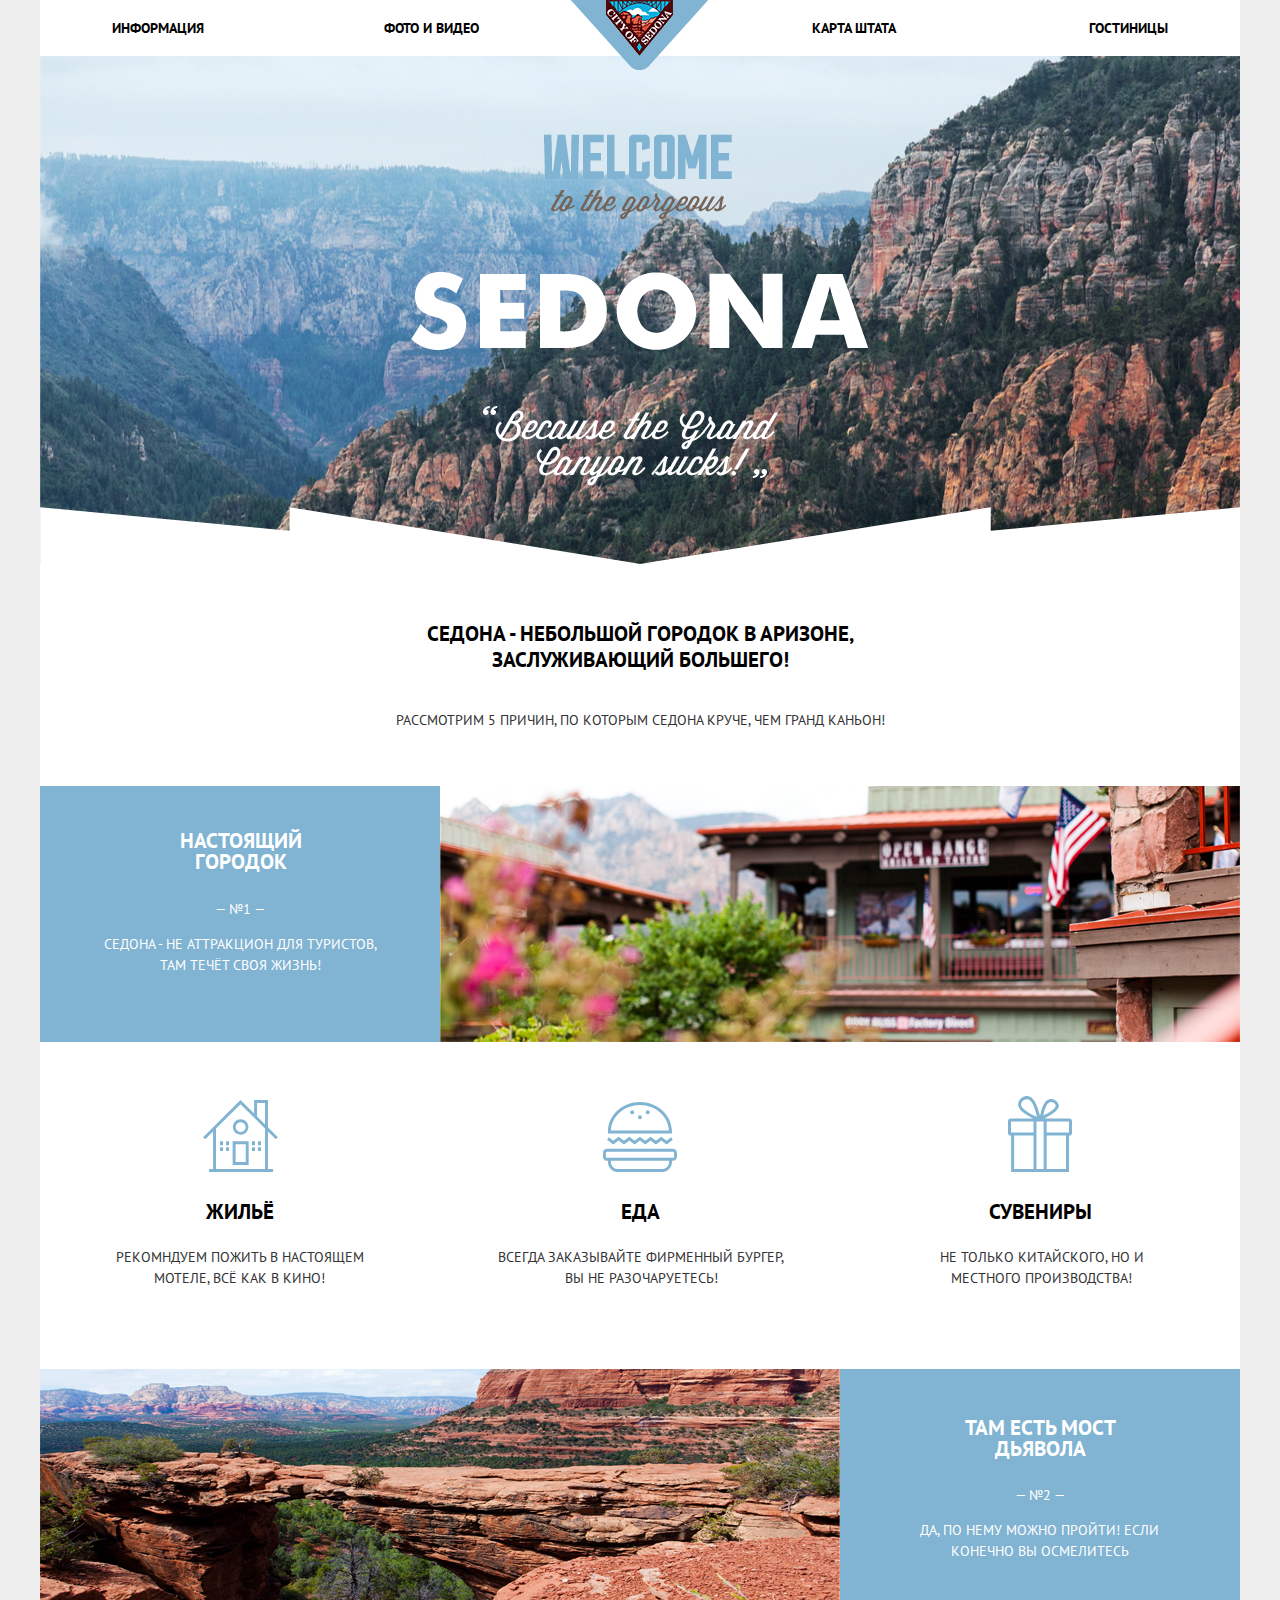
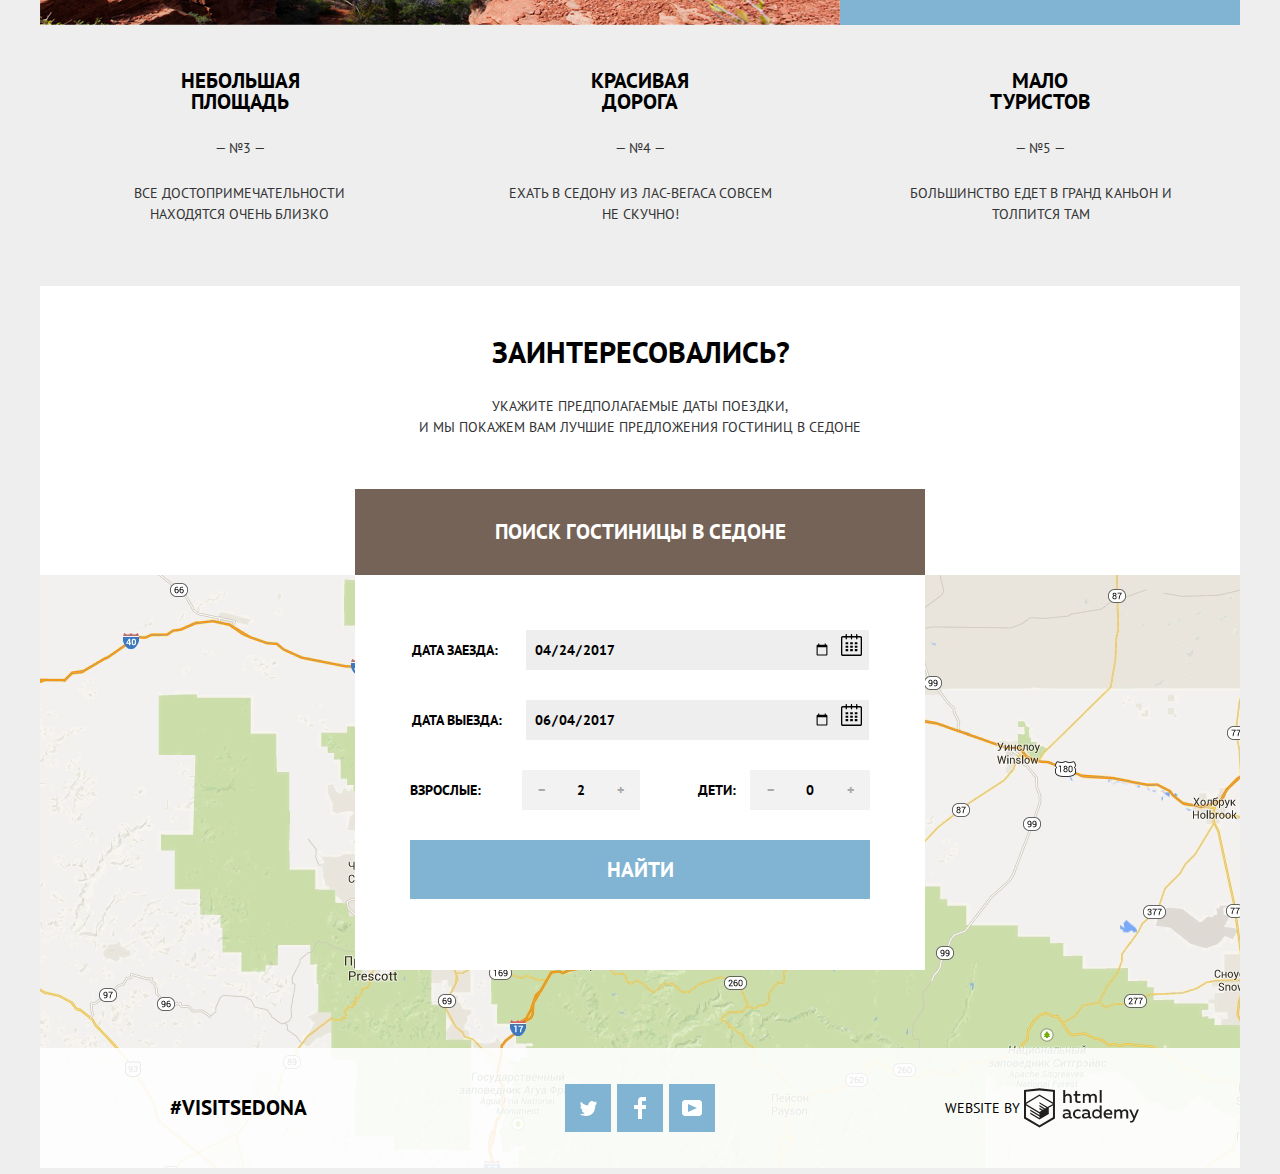
==== commit 6ef85479: "фикс внутренней" ====
--- a/index.html
+++ b/index.html
@@ -89,29 +89,29 @@
 				<button class="hotel_button" type="button">Поиск гостиницы в Седоне</button>
 				<div class="map_popup">
 					<form action="#" method="post" class="reservation_buttons date_popup">
-						<fieldset class="form_row">
+						<div class="form_row">
 							<label for="arr" class="res_button_text">Дата заезда:</label>
 							<input type="date" name="arrival" id="arr" class="res_button" value="2017-04-24">
 							<span class="calendar"></span>
-						</fieldset>
-						<fieldset class="form_row">
+						</div>
+						<div class="form_row">
 							<label for="dep" class="res_button_text">Дата выезда:</label>
 							<input type="date" name="departure" id="dep" class="res_button" value="2017-06-04">
 							<span class="calendar"></span>
-						</fieldset>
+						</div>
 						<div class="counter_wrapper">
-							<fieldset class="form_row people_counter">
-								<label for="p_counter">Взрослые:</label>
+							<div class="form_row people_counter adult_counter">
+								<label for="p_counter" class="adult_text">Взрослые:</label>
 								<button class="button_minus" type="button">&minus;</button>
 								<input type="text" name="counter" value="2" id="p_counter" class="number_button">
 								<button class="button_plus" type="button">&#43;</button>
-							</fieldset>
-							<fieldset class="form_row people_counter">
-								<label for="c_counter">Дети:</label>
+							</div>
+							<div class="form_row people_counter child_counter">
+								<label for="c_counter" class="child_text">Дети:</label>
 								<button class="button_minus" type="button">&minus;</button>
 								<input type="text" name="counter" value="0" id="c_counter" class="number_button">
 								<button class="button_plus" type="button">&#43;</button>
-							</fieldset>
+							</div>
 						</div>
 						<button class="search_button" type="submit">Найти</button>
 					</form>
--- a/css/style.css
+++ b/css/style.css
@@ -374,6 +374,14 @@
 	left: 0;
 	right: 0;
 	background: rgba(254,254,254,.9);
+}
+
+.socials_inner {
+	display: flex;
+	justify-content: space-between;
+	padding-top: 36px;
+	padding-bottom: 36px;
+	background-color: #fefefe;
 }
 
 .footer_text a,
@@ -670,10 +678,6 @@
 
 .date_popup {
 	margin: 55px;
-	/*
-	display: flex;
-	flex-flow: column wrap;
-	align-items: center; */
 }
 
 .socials {
@@ -685,7 +689,8 @@
 	justify-content: space-between;
 }
 
-.socials ul {
+.socials ul ,
+.socials_inner ul {
 	display: flex;
 	width: 150px;
 	justify-content: space-between;
@@ -1218,8 +1223,30 @@
 	margin-bottom: 30px;
 	padding: 0;
 	border: none;
-	display: inline-block;
-}
+}
+
+.adult_counter {
+	display: flex;
+	justify-content: flex-start;
+	align-items: center;
+}
+
+.child_counter {
+	display: flex;
+	justify-content: flex-end;
+	align-items: center;
+}
+
+.child_text {
+	width: 67px;
+}
+
+.adult_text {
+	width: 115px;
+	text-align: left;
+}
+
+
 
 .counter_wrapper {
 	display: flex;
@@ -1247,3 +1274,7 @@
     text-align: center;
     display: inline-block;
 }
+
+.calendar:before path {
+	fill: red;
+}
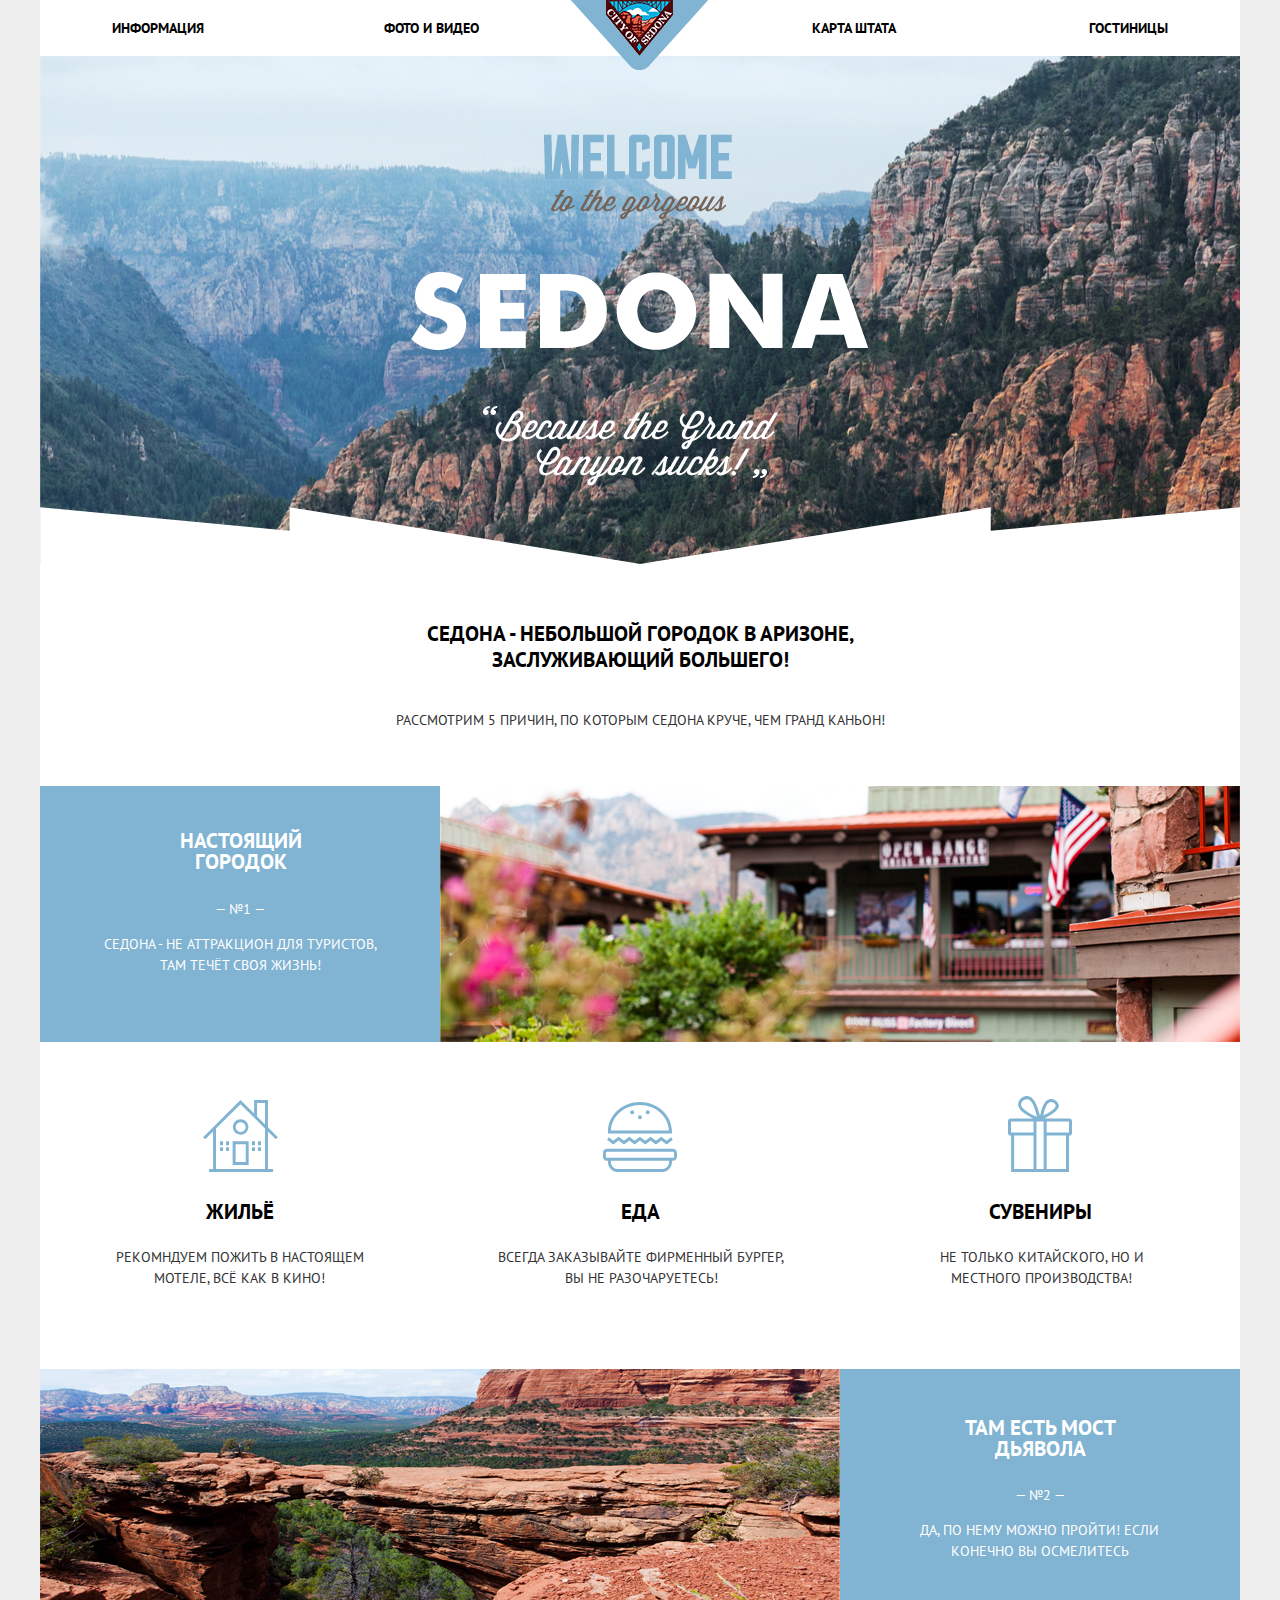
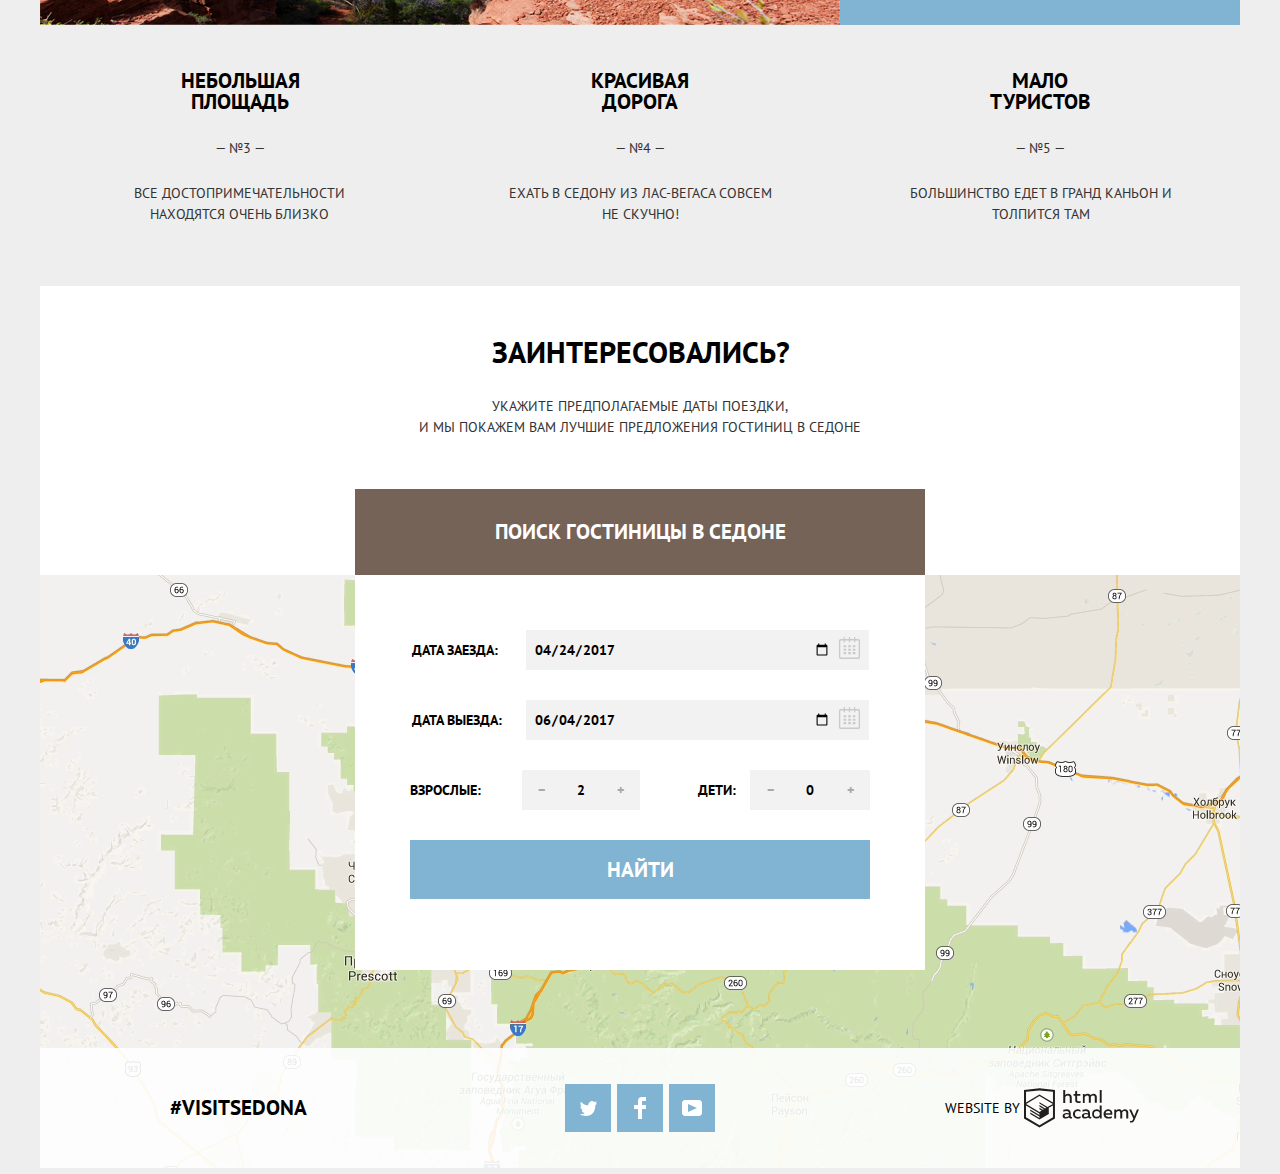
==== commit 3fa862dd: "календари" ====
--- a/index.html
+++ b/index.html
@@ -92,12 +92,12 @@
 						<div class="form_row">
 							<label for="arr" class="res_button_text">Дата заезда:</label>
 							<input type="date" name="arrival" id="arr" class="res_button" value="2017-04-24">
-							<span class="calendar"></span>
+							<span class="calendar"><svg xmlns="http://www.w3.org/2000/svg" width="21" height="22" viewBox="0 0 21 22"><path d="M19.251 2.025h-2.845V.648c0-.381-.294-.689-.656-.689-.363 0-.656.308-.656.689v1.377h-3.938V.648c0-.381-.294-.689-.655-.689-.363 0-.657.308-.657.689v1.377H5.906V.648c0-.381-.294-.689-.656-.689-.363 0-.657.308-.657.689v1.377H1.75C.784 2.025 0 2.847 0 3.862v16.302C0 21.179.784 22 1.75 22h17.501c.966 0 1.749-.821 1.749-1.836V3.862c0-1.015-.783-1.837-1.749-1.837zm.437 18.139a.448.448 0 0 1-.437.459H1.75a.45.45 0 0 1-.438-.459V3.862a.45.45 0 0 1 .438-.459h2.844v1.378c0 .381.294.689.657.689.362 0 .656-.308.656-.689V3.403h3.938v1.378c0 .381.294.689.657.689.361 0 .655-.308.655-.689V3.403h3.938v1.378c0 .381.293.689.656.689.362 0 .656-.308.656-.689V3.403h2.845c.241 0 .437.206.437.459v16.302z"/><path d="M4.594 8.225h2.625v2.066H4.594zM4.594 11.668h2.625v2.067H4.594zM4.594 15.112h2.625v2.066H4.594zM9.188 15.112h2.625v2.066H9.188zM9.188 11.668h2.625v2.067H9.188zM9.188 8.225h2.625v2.066H9.188zM13.781 15.112h2.625v2.066h-2.625zM13.781 11.668h2.625v2.067h-2.625zM13.781 8.225h2.625v2.066h-2.625z"/></svg></span>
 						</div>
 						<div class="form_row">
 							<label for="dep" class="res_button_text">Дата выезда:</label>
 							<input type="date" name="departure" id="dep" class="res_button" value="2017-06-04">
-							<span class="calendar"></span>
+							<span class="calendar"><svg xmlns="http://www.w3.org/2000/svg" width="21" height="22" viewBox="0 0 21 22"><path d="M19.251 2.025h-2.845V.648c0-.381-.294-.689-.656-.689-.363 0-.656.308-.656.689v1.377h-3.938V.648c0-.381-.294-.689-.655-.689-.363 0-.657.308-.657.689v1.377H5.906V.648c0-.381-.294-.689-.656-.689-.363 0-.657.308-.657.689v1.377H1.75C.784 2.025 0 2.847 0 3.862v16.302C0 21.179.784 22 1.75 22h17.501c.966 0 1.749-.821 1.749-1.836V3.862c0-1.015-.783-1.837-1.749-1.837zm.437 18.139a.448.448 0 0 1-.437.459H1.75a.45.45 0 0 1-.438-.459V3.862a.45.45 0 0 1 .438-.459h2.844v1.378c0 .381.294.689.657.689.362 0 .656-.308.656-.689V3.403h3.938v1.378c0 .381.294.689.657.689.361 0 .655-.308.655-.689V3.403h3.938v1.378c0 .381.293.689.656.689.362 0 .656-.308.656-.689V3.403h2.845c.241 0 .437.206.437.459v16.302z"/><path d="M4.594 8.225h2.625v2.066H4.594zM4.594 11.668h2.625v2.067H4.594zM4.594 15.112h2.625v2.066H4.594zM9.188 15.112h2.625v2.066H9.188zM9.188 11.668h2.625v2.067H9.188zM9.188 8.225h2.625v2.066H9.188zM13.781 15.112h2.625v2.066h-2.625zM13.781 11.668h2.625v2.067h-2.625zM13.781 8.225h2.625v2.066h-2.625z"/></svg></span>
 						</div>
 						<div class="counter_wrapper">
 							<div class="form_row people_counter adult_counter">
--- a/css/style.css
+++ b/css/style.css
@@ -297,7 +297,7 @@
 	box-sizing: border-box;
 	font-weight: bold;
 	line-height: 26px;
-	background-color: #eeeeee;
+	background-color: #f2f2f2;
 	width: 343px;
 	height: 40px;
 	border-width: 0px;
@@ -1265,16 +1265,17 @@
     color: #a9a9a9
 }
 
-.calendar:before {
-	content: url(../img/calendar.svg);
-	width: 38px;
-    margin: 0;
-    font-size: 21px;
-    line-height: 38px;
-    text-align: center;
-    display: inline-block;
-}
-
-.calendar:before path {
-	fill: red;
-}
+.calendar {
+	right: 10px;
+	top: 7px;
+	fill: #cacaca;
+}
+
+.res_button:hover + .calendar path {
+	fill: #000000;
+}
+
+.res_button:focus + .calendar path {
+	fill: #81b3d2;
+}
+
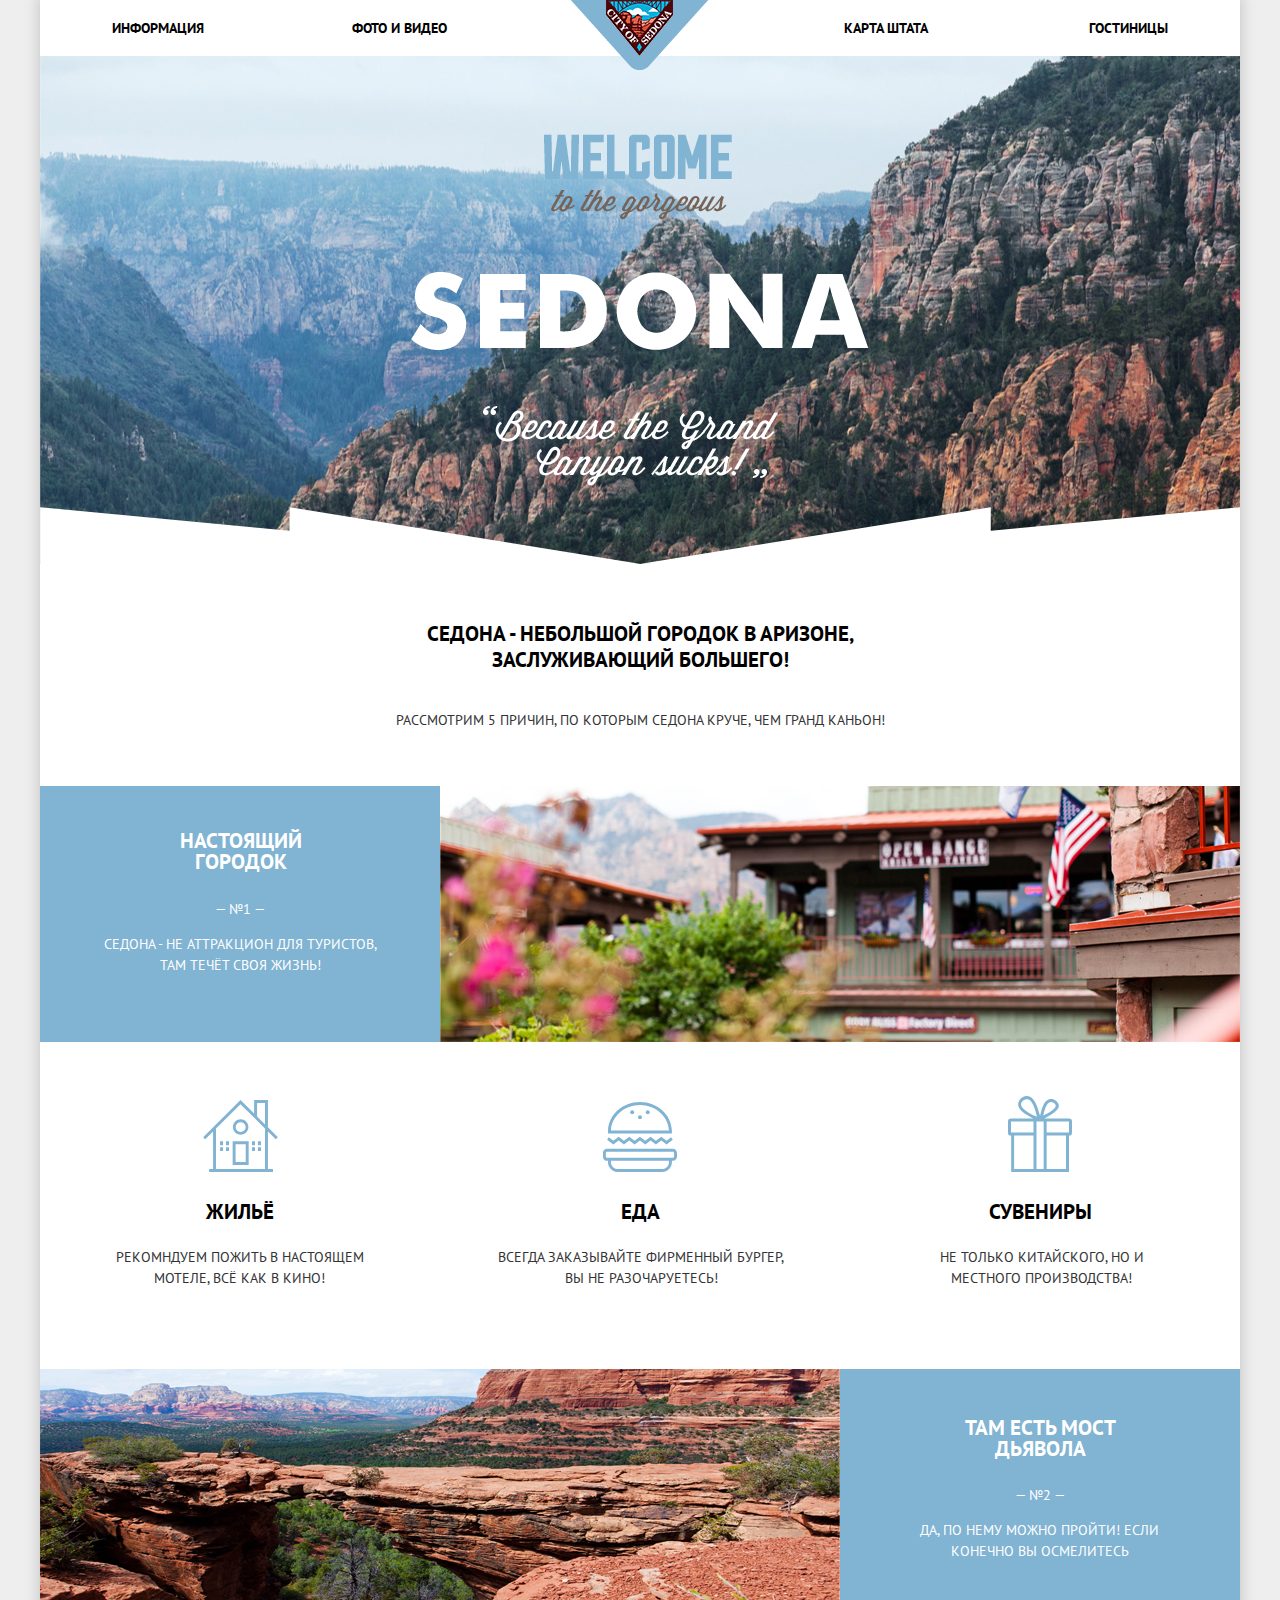
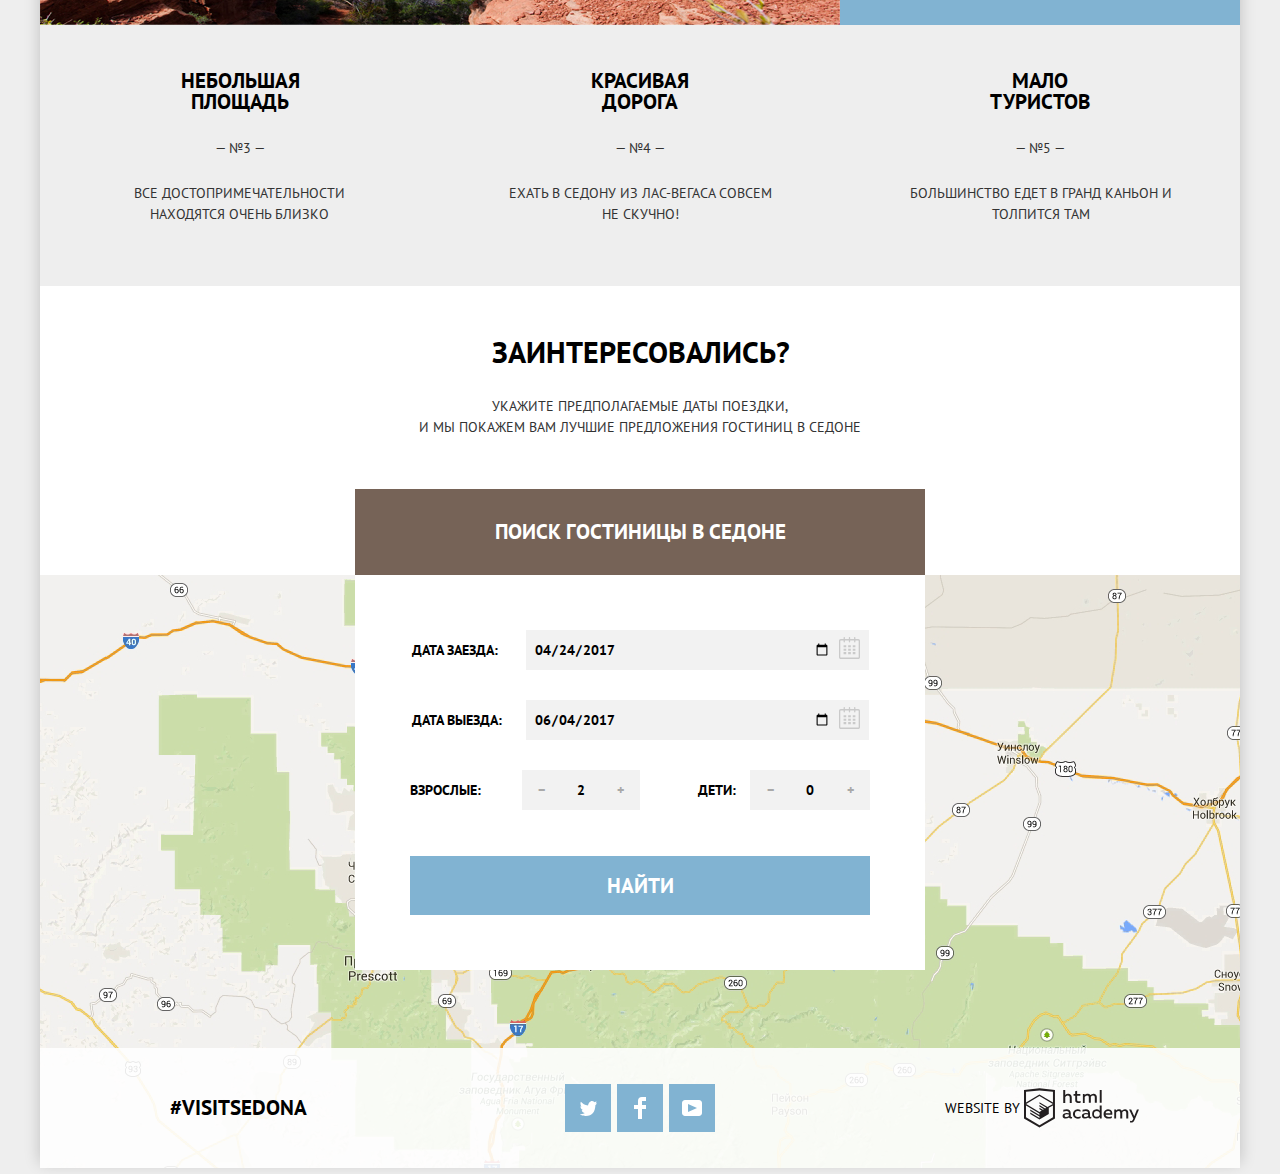
==== commit d587aa04: "Тень" ====
--- a/index.html
+++ b/index.html
@@ -7,130 +7,132 @@
 		<link rel="stylesheet" type="text/css" href="css/style.css">
 	</head>
 	<body>
-		<header class="header_elements">
-			<a href="index.html" class="sedona_logo">На главную</a>
-			<nav class="main_menu container">
-				<ul class="main_navigation">
-					<li class="menu_element"><a href="#">Информация</a></li>
-					<li class="menu_element"><a href="#">Фото и видео</a></li>
-					<li class="menu_element right_element"><a href="#">Карта штата</a></li>
-					<li class="menu_element right_element"><a href="inner.html">Гостиницы</a></li>
-				</ul>
-			</nav>
-			<div class="main_poster container">
-				<img src="img/bg-poster-text.png" width="458" height="352" alt="Добро пожаловать в Седону!">
-			</div>
-		</header>
-		<main>
-			<div class="sedona_definition container">
-				<h2 class="definition">Седона - небольшой городок в Аризоне, заслуживающий большего!</h2>
-				<p class="reasons">Рассмотрим 5 причин, по которым Седона круче, чем Гранд Каньон!</p>
-			</div>
-			<section class="sedona_about  container">
-				<div class="about_content_wrapper">
-					<h2 class="img_header">Настоящий городок</h2>
-					<span class="about_content_number">&mdash; №1 &mdash;</span>
-					<p class="img_text">Седона - не аттракцион для туристов, там течёт своя жизнь!</p>
+		<div class="shadow_wrapper">
+			<header class="header_elements">
+				<a href="index.html" class="sedona_logo">На главную</a>
+				<nav class="main_menu container">
+					<ul class="main_navigation">
+						<li class="menu_element"><a href="#">Информация</a></li>
+						<li class="menu_element"><a href="#">Фото и видео</a></li>
+						<li class="menu_element right_element special_marg"><a href="#">Карта штата</a></li>
+						<li class="menu_element right_element"><a href="inner.html">Гостиницы</a></li>
+					</ul>
+				</nav>
+				<div class="main_poster container">
+					<img src="img/bg-poster-text.png" width="458" height="352" alt="Добро пожаловать в Седону!">
 				</div>
-				<img src="img/index_main_1.jpg" width="800" height="256" alt="Фото города Седона">
-			</section>
-			<section class="benefits_size container">
-				<ul class="benefits_list">
-					<li class="about_element">
-						<svg xmlns="http://www.w3.org/2000/svg" width="75" height="72" viewBox="0 0 75 72"><g fill="#81B3D2"><path d="M29.656 65.033h16V41.21h-16v23.823zm2.937-20.899h10.125V62.11H32.593V44.134z"/><path d="M72.771 39.253l2.076-2.068-9.908-9.865V0H51.127v13.567L37.5 0 .152 37.185l2.077 2.068 7.832-7.795v37.618H6.124V72h63.875v-2.924H64.94V31.458l7.831 7.795zM62.002 69.076H12.999V28.534L37.5 4.149l24.502 24.385v40.542zm0-44.682l-7.938-7.902V2.924h7.938v21.47z"/><path d="M29.906 27.08c0 4.261 3.47 7.713 7.75 7.713 4.279 0 7.75-3.452 7.75-7.713 0-4.259-3.471-7.713-7.75-7.713-4.281 0-7.75 3.454-7.75 7.713zm7.75-4.945c2.744 0 4.969 2.214 4.969 4.945 0 2.732-2.225 4.948-4.969 4.948-2.746 0-4.97-2.216-4.97-4.948 0-2.731 2.225-4.945 4.97-4.945zM17.061 41.21h3v3.919h-3zM22.999 41.21h3v3.919h-3zM17.061 47.182h3v3.919h-3zM22.999 47.182h3v3.919h-3zM48.998 41.21h3v3.919h-3zM54.936 41.21h3v3.919h-3zM48.998 47.182h3v3.919h-3zM54.936 47.182h3v3.919h-3z"/></g></svg>
-						<h2 class="house_icon_header">Жильё</h2>
-						<p class="house_icon_about">Рекомндуем пожить в настоящем мотеле, всё как в кино!</p>
-					</li>
-					<li class="about_element">
-						<svg xmlns="http://www.w3.org/2000/svg" width="74" height="70" viewBox="0 0 74 70"><g fill="#81B3D2"><path d="M69.854 46.71H4.051c-2.274 0-4.135 1.94-4.135 4.313v3.504c0 2.372 1.861 4.313 4.135 4.313h.93v1.053c0 5.536 4.341 10.065 9.648 10.065h44.646c5.306 0 9.648-4.529 9.648-10.065V58.84h.93c2.274 0 4.135-1.941 4.135-4.313v-3.504c0-2.373-1.86-4.313-4.134-4.313zm-3.848 13.184c0 3.871-3.019 7.021-6.73 7.021H14.629c-3.711 0-6.731-3.15-6.731-7.021v-1.053h58.107v1.053zm5.065-5.367c0 .688-.558 1.271-1.218 1.271H4.051c-.66 0-1.217-.582-1.217-1.271v-3.504c0-.688.558-1.271 1.217-1.271h65.802c.66 0 1.218.582 1.218 1.271v3.504zM15.634 38.406l5.323 4.059 5.326-4.059 5.328 4.059 5.328-4.059 5.328 4.059 5.329-4.059 5.327 4.059 5.33-4.06 5.336 4.059 6.194-4.712-1.72-2.459-4.474 3.403-5.336-4.057-5.33 4.056-5.327-4.057-5.329 4.057-5.328-4.057-5.328 4.057-5.328-4.057-5.325 4.057-5.323-4.057-5.327 4.057-4.467-3.401-1.721 2.457 6.188 4.714zM7.978 31.544H68.855c.041-.619.069-1.241.069-1.87 0-.394-.016-.783-.032-1.173C68.227 12.657 54.186 0 36.952 0 19.719 0 5.677 12.657 5.013 28.501c-.017.39-.032.78-.032 1.173 0 .629.028 1.251.07 1.87h2.927zM36.952 3.043c15.591 0 28.35 11.316 29.021 25.458H7.931c.673-14.142 13.43-25.458 29.021-25.458z"/><ellipse cx="36.952" cy="15.26" rx="1.945" ry="2.03"/><ellipse cx="29.172" cy="10.23" rx="1.946" ry="2.03"/><ellipse cx="44.732" cy="10.23" rx="1.946" ry="2.03"/></g></svg>
-						<h2 class="food_icon_header">Еда</h2>
-						<p class="food_icon_about">Всегда заказывайте фирменный бургер, вы не разочаруетесь!</p>
-					</li>
-					<li class="about_element">
-						<svg xmlns="http://www.w3.org/2000/svg" width="64" height="76" viewBox="0 0 64 76"><path fill-rule="evenodd" clip-rule="evenodd" fill="#81B3D2" d="M61.097 22.501H36.312C50.125 15.602 51.229 11.25 50.72 8.816c-1.162-3.963-5.692-7.023-10.002-5.407-5.569 2.089-7.137 10.388-8.644 16.387-1.924-6.07-3.784-13.814-8.136-17.737C22.677.921 20.843-.205 18.175.031c-4.026.356-9.802 5.382-7.458 10.981 2.251 5.378 9.687 8.777 14.578 11.489H2.879A2.882 2.882 0 0 0 0 25.37v11.322a2.882 2.882 0 0 0 2.879 2.869h.274V76h57.841V39.561h.103a2.882 2.882 0 0 0 2.88-2.869V25.37a2.882 2.882 0 0 0-2.88-2.869zM42.413 5.944c2.103-.31 4.982 1.299 5.255 3.209.393 2.756-3.4 5.255-5.086 6.421-2.523 1.744-4.928 2.643-7.287 4.055.884-3.69 2.549-13.011 7.118-13.685zm-22.882 9.968c-2.225-1.485-6.544-4.431-6.44-7.771.112-3.595 5.743-6.57 8.814-3.886 3.856 3.371 5.713 11.105 7.119 16.557-3.249-1.539-6.328-2.788-9.493-4.9zm5.972 57.114H6.136V39.561h19.368v33.465zm0-36.502H3.046V25.538h22.457v10.986zm10.157 0v36.503h-7.174V25.538h7.174v10.986zm22.351 36.502H38.644V39.561h19.367v33.465zm2.92-36.502H38.644V25.538h22.287v10.986z"/></svg>
-						<h2 class="souvenir_icon_header">Сувениры</h2>
-						<p class="souvenir_icon_about">Не только китайского, но и местного производства!</p>
-					</li>
-				</ul>
-			</section>
-			<section class="sedona_about container">
-				<img src="img/index_main_2.jpg" width="800" height="256" alt="Вид на каньон Седоны">
-				<div class="about_content_wrapper">
-					<h2 class="devil_bridge_header">Там есть мост Дьявола</h2>
-					<span class="about_content_number">&mdash; №2 &mdash;</span>
-					<p class="devil_bridge_text">Да, по нему можно пройти! Если конечно вы осмелитесь</p>
+			</header>
+			<main>
+				<div class="sedona_definition container">
+					<h2 class="definition">Седона - небольшой городок в Аризоне, заслуживающий большего!</h2>
+					<p class="reasons">Рассмотрим 5 причин, по которым Седона круче, чем Гранд Каньон!</p>
 				</div>
-			</section>
-			<section class="benefits2_size container">
-				<ul class="benefits2_list spec_back">
-					<li class="about_element">
-						<h2 class="small_square_header">Небольшая площадь</h2>
-						<span class="small_square_number">&mdash; №3 &mdash;</span>
-						<p class="small_square_about">Все достопримечательности находятся очень близко</p>
-					</li>
-					<li class="about_element">
-						<h2 class="good_road_header">Красивая дорога</h2>
-						<span class="good_road_number">&mdash; №4 &mdash;</span>
-						<p class="good_road_about">Ехать в Седону из Лас-Вегаса совсем не скучно!</p>
-					</li>
-					<li class="about_element">
-						<h2 class="tourists_header">Мало туристов</h2>
-						<span class="tourists_number">&mdash; №5 &mdash;</span>
-						<p class="tourists_about">Большинство едет в Гранд Каньон и толпится там</p>
-					</li>
-				</ul>
-			</section>
-			<section class="reservation container">
-				<h2 class="interest">Заинтересовались?</h2>
-				<div class="reservation_text_wrapper">
-					<p class="reservation_text1">Укажите предполагаемые даты поездки,</p>
-					<p class="reservation_text2">и мы покажем вам лучшие предложения гостиниц в Седоне</p>
+				<section class="sedona_about  container">
+					<div class="about_content_wrapper">
+						<h2 class="img_header">Настоящий городок</h2>
+						<span class="about_content_number">&mdash; №1 &mdash;</span>
+						<p class="img_text">Седона - не аттракцион для туристов, там течёт своя жизнь!</p>
+					</div>
+					<img src="img/index_main_1.jpg" width="800" height="256" alt="Фото города Седона">
+				</section>
+				<section class="benefits_size container">
+					<ul class="benefits_list">
+						<li class="about_element">
+							<svg xmlns="http://www.w3.org/2000/svg" width="75" height="72" viewBox="0 0 75 72"><g fill="#81B3D2"><path d="M29.656 65.033h16V41.21h-16v23.823zm2.937-20.899h10.125V62.11H32.593V44.134z"/><path d="M72.771 39.253l2.076-2.068-9.908-9.865V0H51.127v13.567L37.5 0 .152 37.185l2.077 2.068 7.832-7.795v37.618H6.124V72h63.875v-2.924H64.94V31.458l7.831 7.795zM62.002 69.076H12.999V28.534L37.5 4.149l24.502 24.385v40.542zm0-44.682l-7.938-7.902V2.924h7.938v21.47z"/><path d="M29.906 27.08c0 4.261 3.47 7.713 7.75 7.713 4.279 0 7.75-3.452 7.75-7.713 0-4.259-3.471-7.713-7.75-7.713-4.281 0-7.75 3.454-7.75 7.713zm7.75-4.945c2.744 0 4.969 2.214 4.969 4.945 0 2.732-2.225 4.948-4.969 4.948-2.746 0-4.97-2.216-4.97-4.948 0-2.731 2.225-4.945 4.97-4.945zM17.061 41.21h3v3.919h-3zM22.999 41.21h3v3.919h-3zM17.061 47.182h3v3.919h-3zM22.999 47.182h3v3.919h-3zM48.998 41.21h3v3.919h-3zM54.936 41.21h3v3.919h-3zM48.998 47.182h3v3.919h-3zM54.936 47.182h3v3.919h-3z"/></g></svg>
+							<h2 class="house_icon_header">Жильё</h2>
+							<p class="house_icon_about">Рекомндуем пожить в настоящем мотеле, всё как в кино!</p>
+						</li>
+						<li class="about_element">
+							<svg xmlns="http://www.w3.org/2000/svg" width="74" height="70" viewBox="0 0 74 70"><g fill="#81B3D2"><path d="M69.854 46.71H4.051c-2.274 0-4.135 1.94-4.135 4.313v3.504c0 2.372 1.861 4.313 4.135 4.313h.93v1.053c0 5.536 4.341 10.065 9.648 10.065h44.646c5.306 0 9.648-4.529 9.648-10.065V58.84h.93c2.274 0 4.135-1.941 4.135-4.313v-3.504c0-2.373-1.86-4.313-4.134-4.313zm-3.848 13.184c0 3.871-3.019 7.021-6.73 7.021H14.629c-3.711 0-6.731-3.15-6.731-7.021v-1.053h58.107v1.053zm5.065-5.367c0 .688-.558 1.271-1.218 1.271H4.051c-.66 0-1.217-.582-1.217-1.271v-3.504c0-.688.558-1.271 1.217-1.271h65.802c.66 0 1.218.582 1.218 1.271v3.504zM15.634 38.406l5.323 4.059 5.326-4.059 5.328 4.059 5.328-4.059 5.328 4.059 5.329-4.059 5.327 4.059 5.33-4.06 5.336 4.059 6.194-4.712-1.72-2.459-4.474 3.403-5.336-4.057-5.33 4.056-5.327-4.057-5.329 4.057-5.328-4.057-5.328 4.057-5.328-4.057-5.325 4.057-5.323-4.057-5.327 4.057-4.467-3.401-1.721 2.457 6.188 4.714zM7.978 31.544H68.855c.041-.619.069-1.241.069-1.87 0-.394-.016-.783-.032-1.173C68.227 12.657 54.186 0 36.952 0 19.719 0 5.677 12.657 5.013 28.501c-.017.39-.032.78-.032 1.173 0 .629.028 1.251.07 1.87h2.927zM36.952 3.043c15.591 0 28.35 11.316 29.021 25.458H7.931c.673-14.142 13.43-25.458 29.021-25.458z"/><ellipse cx="36.952" cy="15.26" rx="1.945" ry="2.03"/><ellipse cx="29.172" cy="10.23" rx="1.946" ry="2.03"/><ellipse cx="44.732" cy="10.23" rx="1.946" ry="2.03"/></g></svg>
+							<h2 class="food_icon_header">Еда</h2>
+							<p class="food_icon_about">Всегда заказывайте фирменный бургер, вы не разочаруетесь!</p>
+						</li>
+						<li class="about_element">
+							<svg xmlns="http://www.w3.org/2000/svg" width="64" height="76" viewBox="0 0 64 76"><path fill-rule="evenodd" clip-rule="evenodd" fill="#81B3D2" d="M61.097 22.501H36.312C50.125 15.602 51.229 11.25 50.72 8.816c-1.162-3.963-5.692-7.023-10.002-5.407-5.569 2.089-7.137 10.388-8.644 16.387-1.924-6.07-3.784-13.814-8.136-17.737C22.677.921 20.843-.205 18.175.031c-4.026.356-9.802 5.382-7.458 10.981 2.251 5.378 9.687 8.777 14.578 11.489H2.879A2.882 2.882 0 0 0 0 25.37v11.322a2.882 2.882 0 0 0 2.879 2.869h.274V76h57.841V39.561h.103a2.882 2.882 0 0 0 2.88-2.869V25.37a2.882 2.882 0 0 0-2.88-2.869zM42.413 5.944c2.103-.31 4.982 1.299 5.255 3.209.393 2.756-3.4 5.255-5.086 6.421-2.523 1.744-4.928 2.643-7.287 4.055.884-3.69 2.549-13.011 7.118-13.685zm-22.882 9.968c-2.225-1.485-6.544-4.431-6.44-7.771.112-3.595 5.743-6.57 8.814-3.886 3.856 3.371 5.713 11.105 7.119 16.557-3.249-1.539-6.328-2.788-9.493-4.9zm5.972 57.114H6.136V39.561h19.368v33.465zm0-36.502H3.046V25.538h22.457v10.986zm10.157 0v36.503h-7.174V25.538h7.174v10.986zm22.351 36.502H38.644V39.561h19.367v33.465zm2.92-36.502H38.644V25.538h22.287v10.986z"/></svg>
+							<h2 class="souvenir_icon_header">Сувениры</h2>
+							<p class="souvenir_icon_about">Не только китайского, но и местного производства!</p>
+						</li>
+					</ul>
+				</section>
+				<section class="sedona_about container">
+					<img src="img/index_main_2.jpg" width="800" height="256" alt="Вид на каньон Седоны">
+					<div class="about_content_wrapper">
+						<h2 class="devil_bridge_header">Там есть мост Дьявола</h2>
+						<span class="about_content_number">&mdash; №2 &mdash;</span>
+						<p class="devil_bridge_text">Да, по нему можно пройти! Если конечно вы осмелитесь</p>
+					</div>
+				</section>
+				<section class="benefits2_size container">
+					<ul class="benefits2_list spec_back">
+						<li class="about_element">
+							<h2 class="small_square_header">Небольшая площадь</h2>
+							<span class="small_square_number">&mdash; №3 &mdash;</span>
+							<p class="small_square_about">Все достопримечательности находятся очень близко</p>
+						</li>
+						<li class="about_element">
+							<h2 class="good_road_header">Красивая дорога</h2>
+							<span class="good_road_number">&mdash; №4 &mdash;</span>
+							<p class="good_road_about">Ехать в Седону из Лас-Вегаса совсем не скучно!</p>
+						</li>
+						<li class="about_element">
+							<h2 class="tourists_header">Мало туристов</h2>
+							<span class="tourists_number">&mdash; №5 &mdash;</span>
+							<p class="tourists_about">Большинство едет в Гранд Каньон и толпится там</p>
+						</li>
+					</ul>
+				</section>
+				<section class="reservation container">
+					<h2 class="interest">Заинтересовались?</h2>
+					<div class="reservation_text_wrapper">
+						<p class="reservation_text1">Укажите предполагаемые даты поездки,</p>
+						<p class="reservation_text2">и мы покажем вам лучшие предложения гостиниц в Седоне</p>
+					</div>
+					<button class="hotel_button" type="button">Поиск гостиницы в Седоне</button>
+					<div class="map_popup">
+						<form action="#" method="post" class="reservation_buttons date_popup">
+							<div class="form_row">
+								<label for="arr" class="res_button_text">Дата заезда:</label>
+								<input type="date" name="arrival" id="arr" class="res_button" value="2017-04-24">
+								<span class="calendar"><svg xmlns="http://www.w3.org/2000/svg" width="21" height="22" viewBox="0 0 21 22"><path d="M19.251 2.025h-2.845V.648c0-.381-.294-.689-.656-.689-.363 0-.656.308-.656.689v1.377h-3.938V.648c0-.381-.294-.689-.655-.689-.363 0-.657.308-.657.689v1.377H5.906V.648c0-.381-.294-.689-.656-.689-.363 0-.657.308-.657.689v1.377H1.75C.784 2.025 0 2.847 0 3.862v16.302C0 21.179.784 22 1.75 22h17.501c.966 0 1.749-.821 1.749-1.836V3.862c0-1.015-.783-1.837-1.749-1.837zm.437 18.139a.448.448 0 0 1-.437.459H1.75a.45.45 0 0 1-.438-.459V3.862a.45.45 0 0 1 .438-.459h2.844v1.378c0 .381.294.689.657.689.362 0 .656-.308.656-.689V3.403h3.938v1.378c0 .381.294.689.657.689.361 0 .655-.308.655-.689V3.403h3.938v1.378c0 .381.293.689.656.689.362 0 .656-.308.656-.689V3.403h2.845c.241 0 .437.206.437.459v16.302z"/><path d="M4.594 8.225h2.625v2.066H4.594zM4.594 11.668h2.625v2.067H4.594zM4.594 15.112h2.625v2.066H4.594zM9.188 15.112h2.625v2.066H9.188zM9.188 11.668h2.625v2.067H9.188zM9.188 8.225h2.625v2.066H9.188zM13.781 15.112h2.625v2.066h-2.625zM13.781 11.668h2.625v2.067h-2.625zM13.781 8.225h2.625v2.066h-2.625z"/></svg></span>
+							</div>
+							<div class="form_row">
+								<label for="dep" class="res_button_text">Дата выезда:</label>
+								<input type="date" name="departure" id="dep" class="res_button" value="2017-06-04">
+								<span class="calendar"><svg xmlns="http://www.w3.org/2000/svg" width="21" height="22" viewBox="0 0 21 22"><path d="M19.251 2.025h-2.845V.648c0-.381-.294-.689-.656-.689-.363 0-.656.308-.656.689v1.377h-3.938V.648c0-.381-.294-.689-.655-.689-.363 0-.657.308-.657.689v1.377H5.906V.648c0-.381-.294-.689-.656-.689-.363 0-.657.308-.657.689v1.377H1.75C.784 2.025 0 2.847 0 3.862v16.302C0 21.179.784 22 1.75 22h17.501c.966 0 1.749-.821 1.749-1.836V3.862c0-1.015-.783-1.837-1.749-1.837zm.437 18.139a.448.448 0 0 1-.437.459H1.75a.45.45 0 0 1-.438-.459V3.862a.45.45 0 0 1 .438-.459h2.844v1.378c0 .381.294.689.657.689.362 0 .656-.308.656-.689V3.403h3.938v1.378c0 .381.294.689.657.689.361 0 .655-.308.655-.689V3.403h3.938v1.378c0 .381.293.689.656.689.362 0 .656-.308.656-.689V3.403h2.845c.241 0 .437.206.437.459v16.302z"/><path d="M4.594 8.225h2.625v2.066H4.594zM4.594 11.668h2.625v2.067H4.594zM4.594 15.112h2.625v2.066H4.594zM9.188 15.112h2.625v2.066H9.188zM9.188 11.668h2.625v2.067H9.188zM9.188 8.225h2.625v2.066H9.188zM13.781 15.112h2.625v2.066h-2.625zM13.781 11.668h2.625v2.067h-2.625zM13.781 8.225h2.625v2.066h-2.625z"/></svg></span>
+							</div>
+							<div class="counter_wrapper">
+								<div class="form_row people_counter adult_counter">
+									<label for="p_counter" class="adult_text">Взрослые:</label>
+									<button class="button_minus" type="button">&minus;</button>
+									<input type="text" name="counter" value="2" id="p_counter" class="number_button">
+									<button class="button_plus" type="button">&#43;</button>
+								</div>
+								<div class="form_row people_counter child_counter">
+									<label for="c_counter" class="child_text">Дети:</label>
+									<button class="button_minus" type="button">&minus;</button>
+									<input type="text" name="counter" value="0" id="c_counter" class="number_button">
+									<button class="button_plus" type="button">&#43;</button>
+								</div>
+							</div>
+							<button class="search_button" type="submit">Найти</button>
+						</form>
+					</div>
+				</section>
+			</main>
+			<footer class="container footer_socials">
+				<div class="map">
+					<iframe src="https://www.google.com/maps/embed?pb=!1m18!1m12!1m3!1d838162.8369633064!2d-111.79513845!3d34.854378399999995!2m3!1f0!2f0!3f0!3m2!1i1024!2i768!4f13.1!3m3!1m2!1s0x872da132f942b00d%3A0x5548c523fa6c8efd!2sSedona%2C+AZ%2C+USA!5e0!3m2!1sen!2sru!4v1435000602855" width="1200" height="593"></iframe>
 				</div>
-				<button class="hotel_button" type="button">Поиск гостиницы в Седоне</button>
-				<div class="map_popup">
-					<form action="#" method="post" class="reservation_buttons date_popup">
-						<div class="form_row">
-							<label for="arr" class="res_button_text">Дата заезда:</label>
-							<input type="date" name="arrival" id="arr" class="res_button" value="2017-04-24">
-							<span class="calendar"><svg xmlns="http://www.w3.org/2000/svg" width="21" height="22" viewBox="0 0 21 22"><path d="M19.251 2.025h-2.845V.648c0-.381-.294-.689-.656-.689-.363 0-.656.308-.656.689v1.377h-3.938V.648c0-.381-.294-.689-.655-.689-.363 0-.657.308-.657.689v1.377H5.906V.648c0-.381-.294-.689-.656-.689-.363 0-.657.308-.657.689v1.377H1.75C.784 2.025 0 2.847 0 3.862v16.302C0 21.179.784 22 1.75 22h17.501c.966 0 1.749-.821 1.749-1.836V3.862c0-1.015-.783-1.837-1.749-1.837zm.437 18.139a.448.448 0 0 1-.437.459H1.75a.45.45 0 0 1-.438-.459V3.862a.45.45 0 0 1 .438-.459h2.844v1.378c0 .381.294.689.657.689.362 0 .656-.308.656-.689V3.403h3.938v1.378c0 .381.294.689.657.689.361 0 .655-.308.655-.689V3.403h3.938v1.378c0 .381.293.689.656.689.362 0 .656-.308.656-.689V3.403h2.845c.241 0 .437.206.437.459v16.302z"/><path d="M4.594 8.225h2.625v2.066H4.594zM4.594 11.668h2.625v2.067H4.594zM4.594 15.112h2.625v2.066H4.594zM9.188 15.112h2.625v2.066H9.188zM9.188 11.668h2.625v2.067H9.188zM9.188 8.225h2.625v2.066H9.188zM13.781 15.112h2.625v2.066h-2.625zM13.781 11.668h2.625v2.067h-2.625zM13.781 8.225h2.625v2.066h-2.625z"/></svg></span>
-						</div>
-						<div class="form_row">
-							<label for="dep" class="res_button_text">Дата выезда:</label>
-							<input type="date" name="departure" id="dep" class="res_button" value="2017-06-04">
-							<span class="calendar"><svg xmlns="http://www.w3.org/2000/svg" width="21" height="22" viewBox="0 0 21 22"><path d="M19.251 2.025h-2.845V.648c0-.381-.294-.689-.656-.689-.363 0-.656.308-.656.689v1.377h-3.938V.648c0-.381-.294-.689-.655-.689-.363 0-.657.308-.657.689v1.377H5.906V.648c0-.381-.294-.689-.656-.689-.363 0-.657.308-.657.689v1.377H1.75C.784 2.025 0 2.847 0 3.862v16.302C0 21.179.784 22 1.75 22h17.501c.966 0 1.749-.821 1.749-1.836V3.862c0-1.015-.783-1.837-1.749-1.837zm.437 18.139a.448.448 0 0 1-.437.459H1.75a.45.45 0 0 1-.438-.459V3.862a.45.45 0 0 1 .438-.459h2.844v1.378c0 .381.294.689.657.689.362 0 .656-.308.656-.689V3.403h3.938v1.378c0 .381.294.689.657.689.361 0 .655-.308.655-.689V3.403h3.938v1.378c0 .381.293.689.656.689.362 0 .656-.308.656-.689V3.403h2.845c.241 0 .437.206.437.459v16.302z"/><path d="M4.594 8.225h2.625v2.066H4.594zM4.594 11.668h2.625v2.067H4.594zM4.594 15.112h2.625v2.066H4.594zM9.188 15.112h2.625v2.066H9.188zM9.188 11.668h2.625v2.067H9.188zM9.188 8.225h2.625v2.066H9.188zM13.781 15.112h2.625v2.066h-2.625zM13.781 11.668h2.625v2.067h-2.625zM13.781 8.225h2.625v2.066h-2.625z"/></svg></span>
-						</div>
-						<div class="counter_wrapper">
-							<div class="form_row people_counter adult_counter">
-								<label for="p_counter" class="adult_text">Взрослые:</label>
-								<button class="button_minus" type="button">&minus;</button>
-								<input type="text" name="counter" value="2" id="p_counter" class="number_button">
-								<button class="button_plus" type="button">&#43;</button>
-							</div>
-							<div class="form_row people_counter child_counter">
-								<label for="c_counter" class="child_text">Дети:</label>
-								<button class="button_minus" type="button">&minus;</button>
-								<input type="text" name="counter" value="0" id="c_counter" class="number_button">
-								<button class="button_plus" type="button">&#43;</button>
-							</div>
-						</div>
-						<button class="search_button" type="submit">Найти</button>
-					</form>
+				<div class="socials">
+					<p class="footer_hashtag footer_element"><a href="#">#VISITSEDONA</a></p>
+					<ul class="social_network footer_element">
+						<li><a href="#" class="social_button"><span class="visually_hidden">Twitter</span><svg xmlns="http://www.w3.org/2000/svg" xmlns:xlink="http://www.w3.org/1999/xlink" width="17" height="15" viewBox="0 0 17 15"><path fill="#FFF" d="M10.95.144c1.685-.496 2.984.27 3.577 1.179.673-.231 1.331-.481 2.011-.708a2.345 2.345 0 0 1-.857 1.768c.685.17 1.304-.491 1.304-.491-.169 1-1.006 1.788-1.563 2.024-.231 6.75-3.175 11.217-10.077 11.082h-.446c-.41 0-4.164-.46-4.898-1.887 2.271.196 3.893-.422 4.693-1.177-.96-.3-2.679-.477-2.979-2.95.349.106.564.228 1.19.119C1.705 8.247.374 7.53.448 5.33c.285.328 1.067.536 1.34.472C1.085 5.561-.182 2.442.894.85c1.818 1.854 3.735 3.606 7.152 3.773C8.254 2.33 9.183.793 10.95.144z"/></svg></a></li>
+						<li><a href="#" class="social_button"><span class="visually_hidden">Facebook</span><svg xmlns="http://www.w3.org/2000/svg" width="12" height="22" viewBox="0 0 12 22"><path fill="#FFF" d="M12 4V0H8a4 4 0 0 0-4 4v4H0v4h4v10h4V12h4V8H8V4h4z"/></svg></a></li>
+						<li><a href="#" class="social_button"><span class="visually_hidden">YouTube</span><svg xmlns="http://www.w3.org/2000/svg" xmlns:xlink="http://www.w3.org/1999/xlink" width="20" height="16" viewBox="0 0 20 16"><path fill="#FFF" d="M17 0H3C1.35 0 0 1.35 0 3v10c0 1.65 1.35 3 3 3h14c1.65 0 3-1.35 3-3V3c0-1.65-1.35-3-3-3zM6.027 11.998V4.002L15.014 8l-8.987 3.998z"/></svg></a></li>
+					</ul>
+					<p class="footer_text footer_element"><a href="https://htmlacademy.ru/intensive/htmlcss" class="academy_symb">WEBSITE BY <svg id="Layer_1" data-name="Layer 1" xmlns="http://www.w3.org/2000/svg" width="115" height="48" viewBox="0 0 108.08 36.85"><title>logo-htmlacademy-small1</title><path d="M44.61,26.88a2,2,0,0,0,.55-0.1v1.33a3.25,3.25,0,0,1-1.18.21,1.67,1.67,0,0,1-1.67-1,4.84,4.84,0,0,1-3.14,1.08c-1.51,0-2.91-.83-2.91-2.55,0-2.13,2-2.79,3.71-2.79a11.08,11.08,0,0,1,2.17.25v-0.3c0-1-.76-1.77-2.19-1.77a7.42,7.42,0,0,0-3,.64v-1.7a10.21,10.21,0,0,1,3.19-.55c2.36,0,3.81,1.12,3.81,3.65v3a0.54,0.54,0,0,0,.49.59h0.17Zm-6.44-1.13A1.35,1.35,0,0,0,39.63,27h0.11a3.39,3.39,0,0,0,2.41-1V24.58a9.72,9.72,0,0,0-1.81-.21c-1,0-2.16.33-2.16,1.38h0Zm12.36-6.11a5,5,0,0,1,2.57.64V22a4.08,4.08,0,0,0-2.3-.7,2.75,2.75,0,1,0,0,5.49,5,5,0,0,0,2.43-.64v1.71a6.27,6.27,0,0,1-2.76.57A4.21,4.21,0,0,1,46,24.51q0-.21,0-0.41a4.32,4.32,0,0,1,4.18-4.46h0.38Zm12.17,7.24a2,2,0,0,0,.55-0.1v1.33a3.25,3.25,0,0,1-1.18.21,1.67,1.67,0,0,1-1.67-1,4.84,4.84,0,0,1-3.14,1.08c-1.51,0-2.91-.83-2.91-2.55,0-2.13,2-2.79,3.71-2.79a11.08,11.08,0,0,1,2.17.25v-0.3c0-1-.76-1.77-2.19-1.77a7.42,7.42,0,0,0-3,.64v-1.7a10.21,10.21,0,0,1,3.19-.55c2.36,0,3.81,1.12,3.81,3.65v3a0.54,0.54,0,0,0,.49.59h0.17Zm-6.44-1.13A1.35,1.35,0,0,0,57.73,27h0.11a3.39,3.39,0,0,0,2.41-1V24.58a9.72,9.72,0,0,0-1.81-.21c-1.06,0-2.16.33-2.16,1.38h0ZM73,16V28.2H71.35V26.88a3.88,3.88,0,0,1-3.19,1.54,4.4,4.4,0,0,1,0-8.78,3.81,3.81,0,0,1,3,1.3V16H73Zm-4.53,5.22a2.76,2.76,0,1,0,0,5.52A2.86,2.86,0,0,0,71.15,25V23A2.91,2.91,0,0,0,68.49,21.27ZM79,19.64c3.31,0,4.46,2.68,3.92,5.09H76.7c0.21,1.5,1.67,2.11,3.19,2.11a6.11,6.11,0,0,0,2.64-.59v1.6a7.14,7.14,0,0,1-3,.57C77,28.42,74.78,27,74.78,24a4.18,4.18,0,0,1,4-4.39H79Zm0.09,1.54a2.28,2.28,0,0,0-2.44,2.1v0.06H81.3A2,2,0,0,0,79.13,21.18Zm5.73,7V19.87h1.65v1a3.81,3.81,0,0,1,2.78-1.27A2.86,2.86,0,0,1,91.89,21a4.12,4.12,0,0,1,2.91-1.33A3.06,3.06,0,0,1,98,23V28.2h-1.9V23.05a1.59,1.59,0,0,0-1.42-1.75H94.42a2.8,2.8,0,0,0-2.07,1.12V28.2h-1.9V23.05A1.59,1.59,0,0,0,89,21.31H88.8a3,3,0,0,0-2.21,1.29v5.63H84.86Zm21.31-8.33h1.9l-3.91,9.46c-0.9,2.17-2.09,2.86-3.35,2.86a4.76,4.76,0,0,1-1.1-.14V30.46a2.86,2.86,0,0,0,.85.12c0.9,0,1.58-.64,2.07-1.9l0.17-.42-4-8.4h2l2.86,6.29ZM38.73,1.46V6.22a3.81,3.81,0,0,1,2.7-1.14,3.25,3.25,0,0,1,3.44,3.4v5.15H43V8.72a1.81,1.81,0,0,0-1.61-2h-0.3a2.93,2.93,0,0,0-2.32,1.39v5.52h-1.9V1.46h1.9ZM49.94,2.31v3h3V6.91h-3v3.81c0,1.1.5,1.46,1.58,1.46a4.49,4.49,0,0,0,1.69-.33v1.6A6.8,6.8,0,0,1,51,13.8a2.55,2.55,0,0,1-2.86-2.74V6.89H46.58V5.26h1.5V2.74Zm5.4,11.31V5.28H57v1A3.81,3.81,0,0,1,59.77,5a2.86,2.86,0,0,1,2.6,1.33A4.12,4.12,0,0,1,65.28,5,3.06,3.06,0,0,1,68.44,8.4v5.21h-1.9V8.46a1.59,1.59,0,0,0-1.42-1.75H64.89a2.8,2.8,0,0,0-2.07,1.12v5.78h-1.9V8.46A1.59,1.59,0,0,0,59.5,6.71H59.27A3,3,0,0,0,57.06,8v5.63H55.34ZM71.17,1.45H73V13.6H71.17V1.45ZM14.71,0H14.55L0,1.54V28.21l14.55,8.66,14.55-8.66V1.54Zm12.5,27.1L14.55,34.64,1.9,27.12V16.18l12.59,7.5V25L5.86,19.9v1.31l8.68,5.21v1.39L5.87,22.65V24l8.68,5.21,8.75-5.24V18.31L27.2,16V27.12Zm0-12.53-3.48,2-1.6,1L14.51,13v1.31L21,18.23H21l-0.14.09-1,.54-5.37-3.2V17l4.24,2.52-1,.67-3.2-1.9v1.31l2.1,1.24L14.5,22.1,2,14.65,14.51,7.11Zm0-1.32L14.49,5.76,1.91,13.25v-10L14.56,1.92,27.21,3.25v10h0Z" transform="translate(0 -0.02)" fill="#231f20"/></svg></a></p>
 				</div>
-			</section>
-		</main>
-		<footer class="container footer_socials">
-			<div class="map">
-				<iframe src="https://www.google.com/maps/embed?pb=!1m18!1m12!1m3!1d838162.8369633064!2d-111.79513845!3d34.854378399999995!2m3!1f0!2f0!3f0!3m2!1i1024!2i768!4f13.1!3m3!1m2!1s0x872da132f942b00d%3A0x5548c523fa6c8efd!2sSedona%2C+AZ%2C+USA!5e0!3m2!1sen!2sru!4v1435000602855" width="1200" height="593"></iframe>
-			</div>
-			<div class="socials">
-				<p class="footer_hashtag footer_element"><a href="#">#VISITSEDONA</a></p>
-				<ul class="social_network footer_element">
-					<li><a href="#" class="social_button"><span class="visually_hidden">Twitter</span><svg xmlns="http://www.w3.org/2000/svg" xmlns:xlink="http://www.w3.org/1999/xlink" width="17" height="15" viewBox="0 0 17 15"><path fill="#FFF" d="M10.95.144c1.685-.496 2.984.27 3.577 1.179.673-.231 1.331-.481 2.011-.708a2.345 2.345 0 0 1-.857 1.768c.685.17 1.304-.491 1.304-.491-.169 1-1.006 1.788-1.563 2.024-.231 6.75-3.175 11.217-10.077 11.082h-.446c-.41 0-4.164-.46-4.898-1.887 2.271.196 3.893-.422 4.693-1.177-.96-.3-2.679-.477-2.979-2.95.349.106.564.228 1.19.119C1.705 8.247.374 7.53.448 5.33c.285.328 1.067.536 1.34.472C1.085 5.561-.182 2.442.894.85c1.818 1.854 3.735 3.606 7.152 3.773C8.254 2.33 9.183.793 10.95.144z"/></svg></a></li>
-					<li><a href="#" class="social_button"><span class="visually_hidden">Facebook</span><svg xmlns="http://www.w3.org/2000/svg" width="12" height="22" viewBox="0 0 12 22"><path fill="#FFF" d="M12 4V0H8a4 4 0 0 0-4 4v4H0v4h4v10h4V12h4V8H8V4h4z"/></svg></a></li>
-					<li><a href="#" class="social_button"><span class="visually_hidden">YouTube</span><svg xmlns="http://www.w3.org/2000/svg" xmlns:xlink="http://www.w3.org/1999/xlink" width="20" height="16" viewBox="0 0 20 16"><path fill="#FFF" d="M17 0H3C1.35 0 0 1.35 0 3v10c0 1.65 1.35 3 3 3h14c1.65 0 3-1.35 3-3V3c0-1.65-1.35-3-3-3zM6.027 11.998V4.002L15.014 8l-8.987 3.998z"/></svg></a></li>
-				</ul>
-				<p class="footer_text footer_element"><a href="https://htmlacademy.ru/intensive/htmlcss" class="academy_symb">WEBSITE BY <svg id="Layer_1" data-name="Layer 1" xmlns="http://www.w3.org/2000/svg" width="115" height="48" viewBox="0 0 108.08 36.85"><title>logo-htmlacademy-small1</title><path d="M44.61,26.88a2,2,0,0,0,.55-0.1v1.33a3.25,3.25,0,0,1-1.18.21,1.67,1.67,0,0,1-1.67-1,4.84,4.84,0,0,1-3.14,1.08c-1.51,0-2.91-.83-2.91-2.55,0-2.13,2-2.79,3.71-2.79a11.08,11.08,0,0,1,2.17.25v-0.3c0-1-.76-1.77-2.19-1.77a7.42,7.42,0,0,0-3,.64v-1.7a10.21,10.21,0,0,1,3.19-.55c2.36,0,3.81,1.12,3.81,3.65v3a0.54,0.54,0,0,0,.49.59h0.17Zm-6.44-1.13A1.35,1.35,0,0,0,39.63,27h0.11a3.39,3.39,0,0,0,2.41-1V24.58a9.72,9.72,0,0,0-1.81-.21c-1,0-2.16.33-2.16,1.38h0Zm12.36-6.11a5,5,0,0,1,2.57.64V22a4.08,4.08,0,0,0-2.3-.7,2.75,2.75,0,1,0,0,5.49,5,5,0,0,0,2.43-.64v1.71a6.27,6.27,0,0,1-2.76.57A4.21,4.21,0,0,1,46,24.51q0-.21,0-0.41a4.32,4.32,0,0,1,4.18-4.46h0.38Zm12.17,7.24a2,2,0,0,0,.55-0.1v1.33a3.25,3.25,0,0,1-1.18.21,1.67,1.67,0,0,1-1.67-1,4.84,4.84,0,0,1-3.14,1.08c-1.51,0-2.91-.83-2.91-2.55,0-2.13,2-2.79,3.71-2.79a11.08,11.08,0,0,1,2.17.25v-0.3c0-1-.76-1.77-2.19-1.77a7.42,7.42,0,0,0-3,.64v-1.7a10.21,10.21,0,0,1,3.19-.55c2.36,0,3.81,1.12,3.81,3.65v3a0.54,0.54,0,0,0,.49.59h0.17Zm-6.44-1.13A1.35,1.35,0,0,0,57.73,27h0.11a3.39,3.39,0,0,0,2.41-1V24.58a9.72,9.72,0,0,0-1.81-.21c-1.06,0-2.16.33-2.16,1.38h0ZM73,16V28.2H71.35V26.88a3.88,3.88,0,0,1-3.19,1.54,4.4,4.4,0,0,1,0-8.78,3.81,3.81,0,0,1,3,1.3V16H73Zm-4.53,5.22a2.76,2.76,0,1,0,0,5.52A2.86,2.86,0,0,0,71.15,25V23A2.91,2.91,0,0,0,68.49,21.27ZM79,19.64c3.31,0,4.46,2.68,3.92,5.09H76.7c0.21,1.5,1.67,2.11,3.19,2.11a6.11,6.11,0,0,0,2.64-.59v1.6a7.14,7.14,0,0,1-3,.57C77,28.42,74.78,27,74.78,24a4.18,4.18,0,0,1,4-4.39H79Zm0.09,1.54a2.28,2.28,0,0,0-2.44,2.1v0.06H81.3A2,2,0,0,0,79.13,21.18Zm5.73,7V19.87h1.65v1a3.81,3.81,0,0,1,2.78-1.27A2.86,2.86,0,0,1,91.89,21a4.12,4.12,0,0,1,2.91-1.33A3.06,3.06,0,0,1,98,23V28.2h-1.9V23.05a1.59,1.59,0,0,0-1.42-1.75H94.42a2.8,2.8,0,0,0-2.07,1.12V28.2h-1.9V23.05A1.59,1.59,0,0,0,89,21.31H88.8a3,3,0,0,0-2.21,1.29v5.63H84.86Zm21.31-8.33h1.9l-3.91,9.46c-0.9,2.17-2.09,2.86-3.35,2.86a4.76,4.76,0,0,1-1.1-.14V30.46a2.86,2.86,0,0,0,.85.12c0.9,0,1.58-.64,2.07-1.9l0.17-.42-4-8.4h2l2.86,6.29ZM38.73,1.46V6.22a3.81,3.81,0,0,1,2.7-1.14,3.25,3.25,0,0,1,3.44,3.4v5.15H43V8.72a1.81,1.81,0,0,0-1.61-2h-0.3a2.93,2.93,0,0,0-2.32,1.39v5.52h-1.9V1.46h1.9ZM49.94,2.31v3h3V6.91h-3v3.81c0,1.1.5,1.46,1.58,1.46a4.49,4.49,0,0,0,1.69-.33v1.6A6.8,6.8,0,0,1,51,13.8a2.55,2.55,0,0,1-2.86-2.74V6.89H46.58V5.26h1.5V2.74Zm5.4,11.31V5.28H57v1A3.81,3.81,0,0,1,59.77,5a2.86,2.86,0,0,1,2.6,1.33A4.12,4.12,0,0,1,65.28,5,3.06,3.06,0,0,1,68.44,8.4v5.21h-1.9V8.46a1.59,1.59,0,0,0-1.42-1.75H64.89a2.8,2.8,0,0,0-2.07,1.12v5.78h-1.9V8.46A1.59,1.59,0,0,0,59.5,6.71H59.27A3,3,0,0,0,57.06,8v5.63H55.34ZM71.17,1.45H73V13.6H71.17V1.45ZM14.71,0H14.55L0,1.54V28.21l14.55,8.66,14.55-8.66V1.54Zm12.5,27.1L14.55,34.64,1.9,27.12V16.18l12.59,7.5V25L5.86,19.9v1.31l8.68,5.21v1.39L5.87,22.65V24l8.68,5.21,8.75-5.24V18.31L27.2,16V27.12Zm0-12.53-3.48,2-1.6,1L14.51,13v1.31L21,18.23H21l-0.14.09-1,.54-5.37-3.2V17l4.24,2.52-1,.67-3.2-1.9v1.31l2.1,1.24L14.5,22.1,2,14.65,14.51,7.11Zm0-1.32L14.49,5.76,1.91,13.25v-10L14.56,1.92,27.21,3.25v10h0Z" transform="translate(0 -0.02)" fill="#231f20"/></svg></a></p>
-			</div>
-		</footer>
+			</footer>
+		</div>
 	</body>
 </html>--- a/css/style.css
+++ b/css/style.css
@@ -76,6 +76,10 @@
 	text-align: right;
 }
 
+.special_marg {
+	margin-left: 97px;
+}
+
 .sedona_definition {
 	text-align: center;
 	background-color: #ffffff;
@@ -102,6 +106,8 @@
 .sedona_about {
 	color: #ffffff;
 	background-color: #81b3d2;
+	box-sizing: border-box;
+	display: flex;
 }
 
 .benefits_list {
@@ -232,6 +238,7 @@
 .reservation {
 	text-align: center;
 	background-color: #ffffff;
+	box-sizing: content-box;
 }
 
 .interest {
@@ -357,6 +364,7 @@
 	box-sizing: border-box;
 	width: 460px;
 	height: 59px;
+	margin-top: 16px;
 }
 
 .search_button:hover {
@@ -653,13 +661,6 @@
 	width: 96px;
 }
 
-.sedona_about {
-	box-sizing: border-box;
-
-	display: flex;
-}
-
-
 .benefits_size {
 	box-sizing: border-box;
 	background-color: #ffffff;
@@ -670,11 +671,6 @@
 	width: 400px;
 	text-align: center;
 }
-
-.reservation {
-	box-sizing: content-box;
-}
-
 
 .date_popup {
 	margin: 55px;
@@ -1279,3 +1275,9 @@
 	fill: #81b3d2;
 }
 
+.shadow_wrapper {
+	width: 1200px;
+	margin-left: auto;
+	margin-right: auto;
+	box-shadow: 0 -5px 15px 0 rgba(0,0,0,0.2);
+}